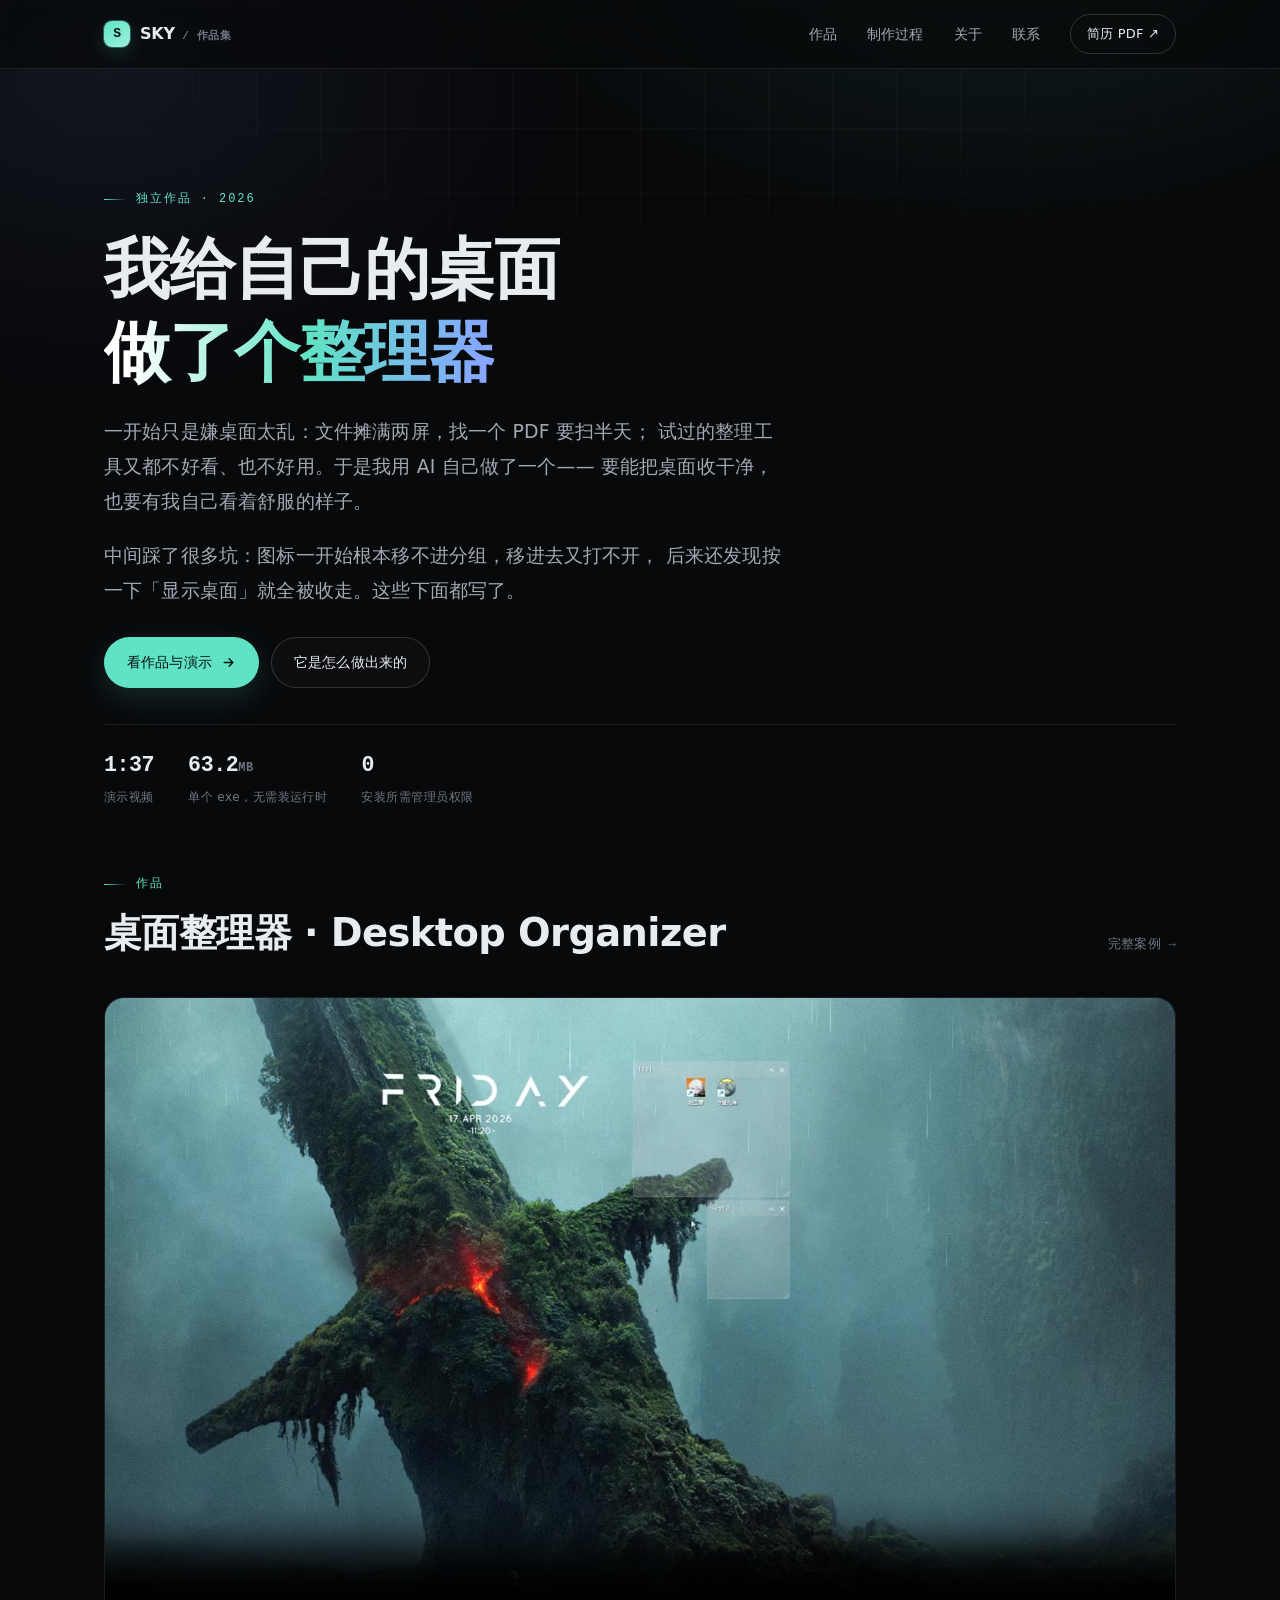
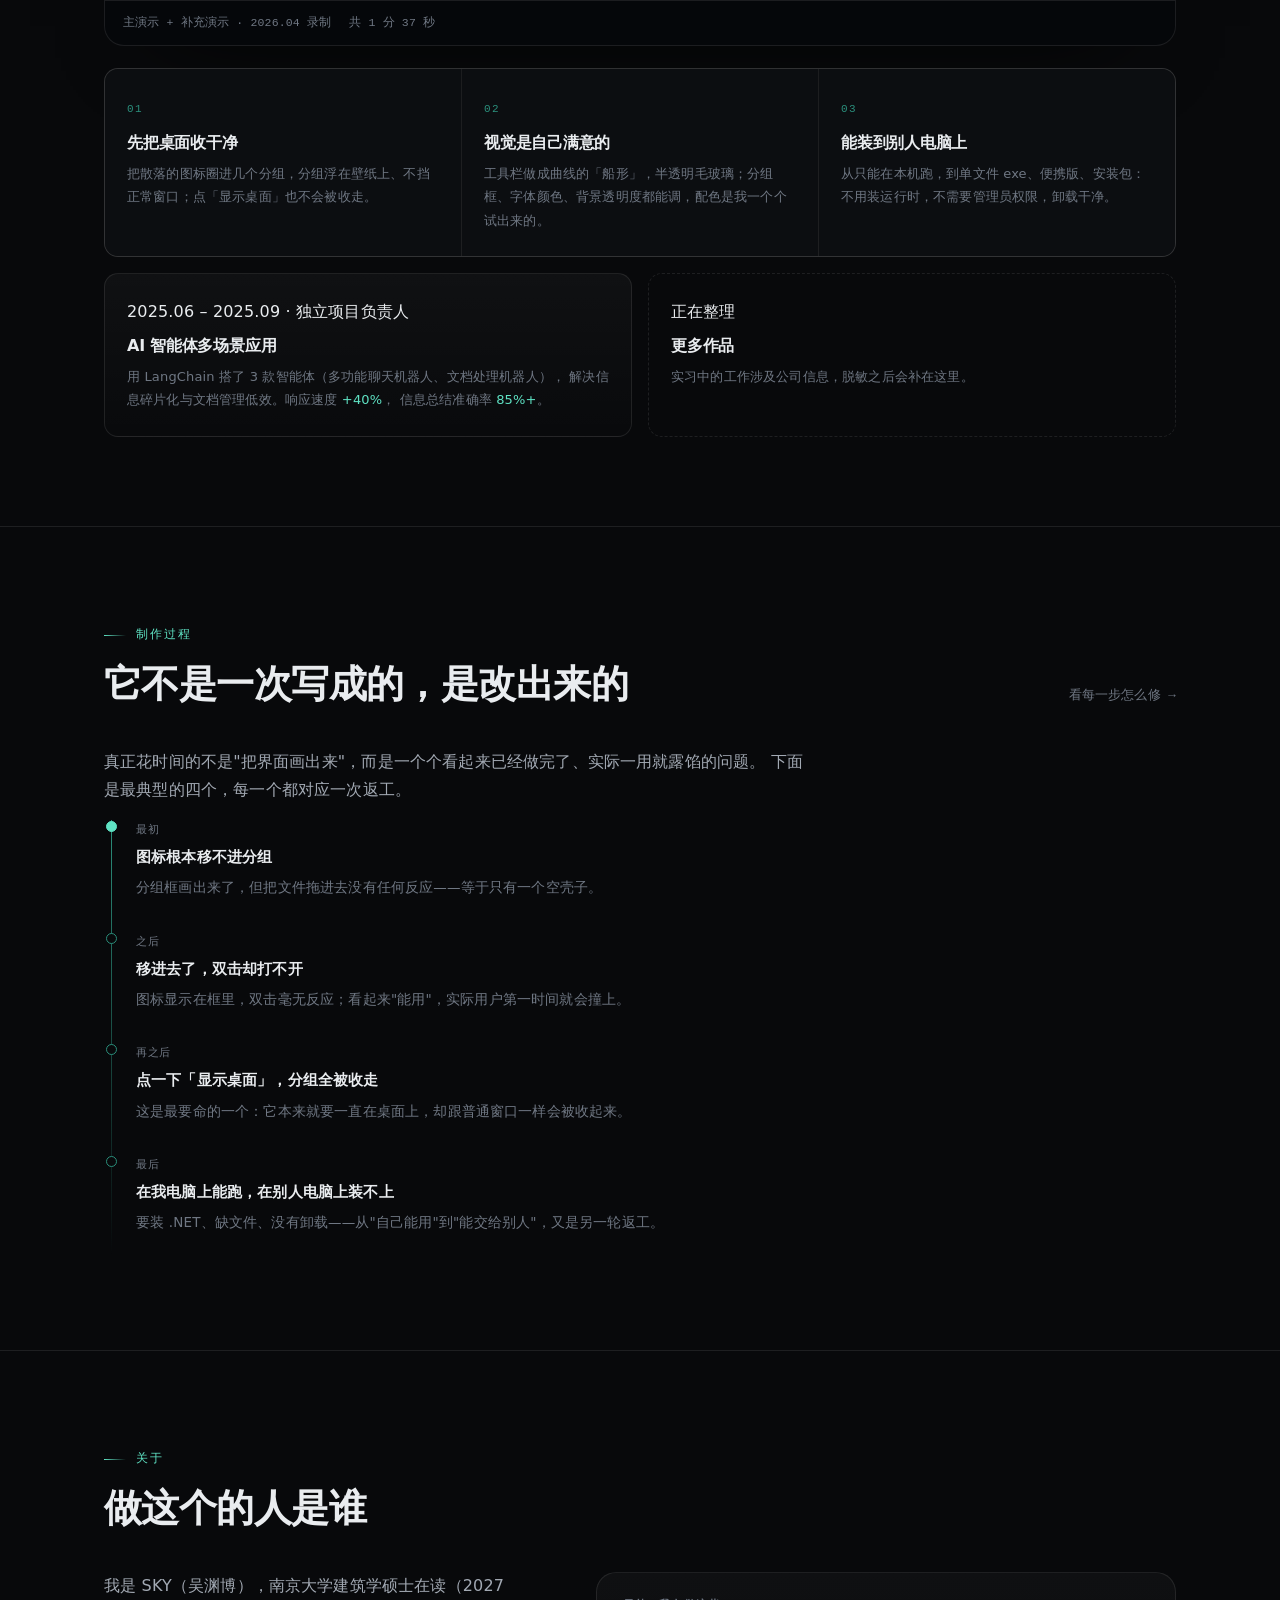
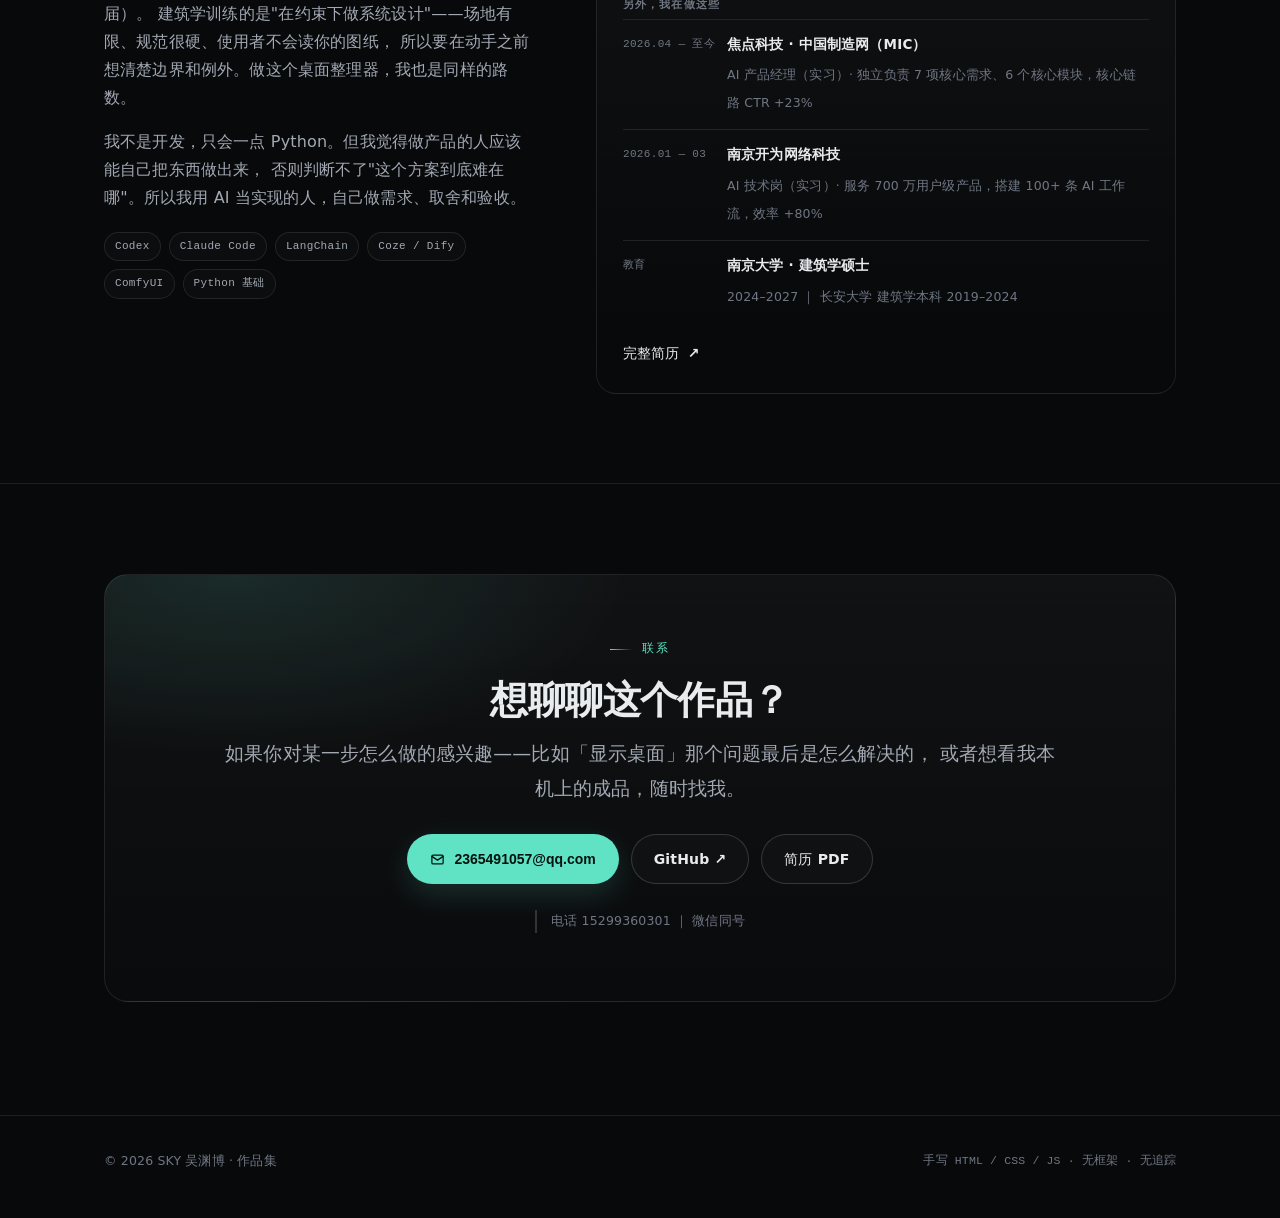
==== index.html @ 51eff130 "Add files via upload" ====
﻿<!DOCTYPE html>
<html lang="zh-CN">
<head>
<meta charset="UTF-8">
<meta name="viewport" content="width=device-width, initial-scale=1">
<title>SKY 吴渊博 · 作品集</title>
<meta name="description" content="作品集：自己动手做的桌面整理器，从图标移不进去，到可以安装给别人用。附演示视频与制作过程。">
<meta name="author" content="SKY 吴渊博">
<meta name="theme-color" content="#08090b">
<link rel="canonical" href="https://sky-code1.github.io/">

<meta property="og:type" content="website">
<meta property="og:url" content="https://sky-code1.github.io/">
<meta property="og:title" content="SKY 吴渊博 · 作品集">
<meta property="og:description" content="我给自己的桌面做了个整理器。附演示视频与从零到能安装的制作过程。">
<meta property="og:image" content="assets/img/demo-poster.jpg">
<meta name="twitter:card" content="summary_large_image">

<link rel="icon" href="assets/img/favicon.svg" type="image/svg+xml">
<link rel="stylesheet" href="assets/css/style.css">
</head>
<body>

<header class="site-header">
  <div class="wrap nav">
    <a class="brand" href="index.html">
      <span class="brand-mark">S</span>
      <span>SKY<small> / 作品集</small></span>
    </a>

    <nav class="nav-links" id="navLinks" aria-label="主导航">
      <a href="#work">作品</a>
      <a href="#process">制作过程</a>
      <a href="#about">关于</a>
      <a href="#contact">联系</a>
      <a class="nav-cta" href="assets/resume-sky.pdf" target="_blank" rel="noopener">简历 PDF ↗</a>
    </nav>

    <button class="nav-toggle" id="navToggle" aria-label="打开菜单" aria-expanded="false" aria-controls="navLinks">
      <svg width="18" height="18" viewBox="0 0 24 24" fill="none" stroke="currentColor" stroke-width="2" stroke-linecap="round" aria-hidden="true">
        <path d="M4 7h16M4 12h16M4 17h16"/>
      </svg>
    </button>
  </div>
</header>

<main>

  <!-- ================= 首屏：直接给作品 ================= -->
  <section class="hero">
    <div class="wrap hero-solo">
      <div class="reveal">
        <span class="eyebrow">独立作品 · 2026</span>

        <h1>我给自己的桌面<br><span class="grad">做了个整理器</span></h1>

        <p class="lead">
          一开始只是嫌桌面太乱：文件摊满两屏，找一个 PDF 要扫半天；
          试过的整理工具又都不好看、也不好用。于是我用 AI 自己做了一个——
          要能把桌面收干净，也要有我自己看着舒服的样子。
        </p>
        <p class="lead">
          中间踩了很多坑：图标一开始根本移不进分组，移进去又打不开，
          后来还发现按一下「显示桌面」就全被收走。这些下面都写了。
        </p>

        <div class="hero-actions">
          <a class="btn btn-primary" href="work/desktop-organizer.html">
            看作品与演示
            <svg width="15" height="15" viewBox="0 0 24 24" fill="none" stroke="currentColor" stroke-width="2.2" stroke-linecap="round" stroke-linejoin="round" aria-hidden="true"><path d="M5 12h13M13 6l6 6-6 6"/></svg>
          </a>
          <a class="btn btn-ghost" href="#process">它是怎么做出来的</a>
        </div>

        <div class="hero-stats">
          <div><b>1:37</b><span>演示视频</span></div>
          <div><b>63.2<span>MB</span></b><span>单个 exe，无需装运行时</span></div>
          <div><b>0</b><span>安装所需管理员权限</span></div>
        </div>
      </div>
    </div>
  </section>

  <!-- ================= 作品 ================= -->
  <section class="section" id="work">
    <div class="wrap">
      <div class="section-head reveal">
        <div>
          <span class="eyebrow">作品</span>
          <h2>桌面整理器 · Desktop Organizer</h2>
        </div>
        <a class="more" href="work/desktop-organizer.html">完整案例 →</a>
      </div>

      <div class="reveal">
        <div class="video-card">
          <video controls preload="metadata" poster="assets/img/demo-poster.jpg" playsinline>
            <source src="assets/video/desktop-organizer-demo.mp4" type="video/mp4">
            你的浏览器不支持内嵌视频，可以<a href="assets/video/desktop-organizer-demo.mp4">直接下载观看</a>。
          </video>
          <div class="video-meta">
            <span>主演示 + 补充演示 · 2026.04 录制</span>
            <span>共 1 分 37 秒</span>
          </div>
        </div>
      </div>

      <div class="work-points reveal">
        <div class="point">
          <span class="num">01</span>
          <h4>先把桌面收干净</h4>
          <p>把散落的图标圈进几个分组，分组浮在壁纸上、不挡正常窗口；点「显示桌面」也不会被收走。</p>
        </div>
        <div class="point">
          <span class="num">02</span>
          <h4>视觉是自己满意的</h4>
          <p>工具栏做成曲线的「船形」，半透明毛玻璃；分组框、字体颜色、背景透明度都能调，配色是我一个个试出来的。</p>
        </div>
        <div class="point">
          <span class="num">03</span>
          <h4>能装到别人电脑上</h4>
          <p>从只能在本机跑，到单文件 exe、便携版、安装包：不用装运行时，不需要管理员权限，卸载干净。</p>
        </div>
      </div>

      <div class="work-more reveal">
        <article class="mini-card">
          <span class="ph-label">2025.06 – 2025.09 · 独立项目负责人</span>
          <h4>AI 智能体多场景应用</h4>
          <p>
            用 LangChain 搭了 3 款智能体（多功能聊天机器人、文档处理机器人），
            解决信息碎片化与文档管理低效。响应速度 <span class="accent">+40%</span>，
            信息总结准确率 <span class="accent">85%+</span>。
          </p>
        </article>

        <article class="mini-card ghost">
          <span class="ph-label">正在整理</span>
          <h4>更多作品</h4>
          <p>实习中的工作涉及公司信息，脱敏之后会补在这里。</p>
        </article>
      </div>
    </div>
  </section>

  <!-- ================= 制作过程 ================= -->
  <section class="section" id="process">
    <div class="wrap">
      <div class="section-head reveal">
        <div>
          <span class="eyebrow">制作过程</span>
          <h2>它不是一次写成的，是改出来的</h2>
        </div>
        <a class="more" href="work/desktop-organizer.html#iterations">看每一步怎么修 →</a>
      </div>

      <p class="prose reveal" style="max-width:44em; margin-bottom:10px">
        真正花时间的不是"把界面画出来"，而是一个个看起来已经做完了、实际一用就露馅的问题。
        下面是最典型的四个，每一个都对应一次返工。
      </p>

      <ol class="timeline reveal" style="max-width:820px">
        <li>
          <time>最初</time>
          <b>图标根本移不进分组</b>
          <p>分组框画出来了，但把文件拖进去没有任何反应——等于只有一个空壳子。</p>
        </li>
        <li>
          <time>之后</time>
          <b>移进去了，双击却打不开</b>
          <p>图标显示在框里，双击毫无反应；看起来"能用"，实际用户第一时间就会撞上。</p>
        </li>
        <li>
          <time>再之后</time>
          <b>点一下「显示桌面」，分组全被收走</b>
          <p>这是最要命的一个：它本来就要一直在桌面上，却跟普通窗口一样会被收起来。</p>
        </li>
        <li>
          <time>最后</time>
          <b>在我电脑上能跑，在别人电脑上装不上</b>
          <p>要装 .NET、缺文件、没有卸载——从"自己能用"到"能交给别人"，又是另一轮返工。</p>
        </li>
      </ol>
    </div>
  </section>

  <!-- ================= 关于 ================= -->
  <section class="section" id="about">
    <div class="wrap">
      <div class="section-head reveal">
        <div>
          <span class="eyebrow">关于</span>
          <h2>做这个的人是谁</h2>
        </div>
      </div>

      <div class="about-grid">
        <div class="reveal">
          <p>
            我是 SKY（吴渊博），南京大学建筑学硕士在读（2027 届）。
            建筑学训练的是"在约束下做系统设计"——场地有限、规范很硬、使用者不会读你的图纸，
            所以要在动手之前想清楚边界和例外。做这个桌面整理器，我也是同样的路数。
          </p>
          <p>
            我不是开发，只会一点 Python。但我觉得做产品的人应该能自己把东西做出来，
            否则判断不了"这个方案到底难在哪"。所以我用 AI 当实现的人，自己做需求、取舍和验收。
          </p>

          <div class="tags" style="margin-top:20px">
            <span class="tag">Codex</span>
            <span class="tag">Claude Code</span>
            <span class="tag">LangChain</span>
            <span class="tag">Coze / Dify</span>
            <span class="tag">ComfyUI</span>
            <span class="tag">Python 基础</span>
          </div>
        </div>

        <div class="about-card reveal">
          <h4 class="card-title">另外，我在做这些</h4>
          <div class="brief">
            <div class="brief-when">2026.04 — 至今</div>
            <div>
              <b>焦点科技 · 中国制造网（MIC）</b>
              <span>AI 产品经理（实习）· 独立负责 7 项核心需求、6 个核心模块，核心链路 CTR +23%</span>
            </div>
          </div>
          <div class="brief">
            <div class="brief-when">2026.01 — 03</div>
            <div>
              <b>南京开为网络科技</b>
              <span>AI 技术岗（实习）· 服务 700 万用户级产品，搭建 100+ 条 AI 工作流，效率 +80%</span>
            </div>
          </div>
          <div class="brief">
            <div class="brief-when">教育</div>
            <div>
              <b>南京大学 · 建筑学硕士</b>
              <span>2024–2027 ｜ 长安大学 建筑学本科 2019–2024</span>
            </div>
          </div>
          <a class="link-arrow" href="assets/resume-sky.pdf" target="_blank" rel="noopener" style="margin-top:18px; display:inline-flex">
            完整简历 <span class="arw">↗</span>
          </a>
        </div>
      </div>
    </div>
  </section>

  <!-- ================= 联系 ================= -->
  <section class="section" id="contact">
    <div class="wrap">
      <div class="contact reveal">
        <span class="eyebrow">联系</span>
        <h2>想聊聊这个作品？</h2>
        <p class="lead">
          如果你对某一步怎么做的感兴趣——比如「显示桌面」那个问题最后是怎么解决的，
          或者想看我本机上的成品，随时找我。
        </p>

        <div class="contact-actions">
          <button class="btn btn-primary copy-email" id="copyEmail"
                  data-email="2365491057@qq.com" type="button">
            <svg width="15" height="15" viewBox="0 0 24 24" fill="none" stroke="currentColor" stroke-width="2" stroke-linecap="round" stroke-linejoin="round" aria-hidden="true"><rect x="3" y="5" width="18" height="14" rx="2"/><path d="m3 7 9 6 9-6"/></svg>
            2365491057@qq.com
            <span class="copy-note" id="copyNote" role="status">已复制</span>
          </button>
          <a class="btn btn-ghost" href="https://github.com/SKY-code1" target="_blank" rel="noopener">GitHub ↗</a>
          <a class="btn btn-ghost" href="assets/resume-sky.pdf" target="_blank" rel="noopener">简历 PDF</a>
        </div>

        <p class="note" style="display:inline-block; text-align:left; margin-top:26px">
          电话 15299360301 ｜ 微信同号
        </p>
      </div>
    </div>
  </section>

</main>

<footer class="site-footer">
  <div class="wrap footer-inner">
    <span>© 2026 SKY 吴渊博 · 作品集</span>
    <span class="mono">手写 HTML / CSS / JS · 无框架 · 无追踪</span>
  </div>
</footer>

<script src="assets/js/main.js" defer></script>
</body>
</html>
---- assets/css/style.css ----
/* ==========================================================================
   作品集站点样式
   目标：克制的深色工程感 — 细线、单色强调、等宽标签、留白优先
   ========================================================================== */

:root {
  --bg: #08090b;
  --bg-soft: #0c0e11;
  --bg-card: #101318;
  --line: rgba(255, 255, 255, 0.09);
  --line-strong: rgba(255, 255, 255, 0.16);
  --text: #e9ecef;
  --text-dim: #a2a9b3;
  --text-mute: #6f7783;
  --accent: #5fe3c4;
  --accent-dim: #2b8f7c;
  --accent-soft: rgba(95, 227, 196, 0.12);
  --blue: #86a6ff;
  --amber: #f5c26b;
  --radius: 14px;
  --radius-lg: 20px;
  --maxw: 1120px;
  --font: system-ui, -apple-system, "Segoe UI", "PingFang SC", "Hiragino Sans GB",
    "Microsoft YaHei UI", "Microsoft YaHei", sans-serif;
  --mono: ui-monospace, "SF Mono", "JetBrains Mono", "Cascadia Code", Consolas,
    "Liberation Mono", monospace;
}

*,
*::before,
*::after { box-sizing: border-box; }

html {
  scroll-behavior: smooth;
  scroll-padding-top: 90px;
  -webkit-text-size-adjust: 100%;
  /* clip 不会创建滚动容器，避免 sticky 头部失效 */
  overflow-x: hidden;
  overflow-x: clip;
}

body {
  margin: 0;
  background: var(--bg);
  color: var(--text);
  font-family: var(--font);
  font-size: 16px;
  line-height: 1.75;
  letter-spacing: 0.01em;
  -webkit-font-smoothing: antialiased;
  text-rendering: optimizeLegibility;
  overflow-x: hidden;
  overflow-x: clip;
}

/* 背景：两处极淡的光晕 + 细网格 */
body::before {
  content: "";
  position: fixed;
  inset: 0;
  z-index: -2;
  background:
    radial-gradient(900px 520px at 78% -8%, rgba(95, 227, 196, 0.10), transparent 60%),
    radial-gradient(760px 520px at 8% 8%, rgba(134, 166, 255, 0.08), transparent 62%);
  pointer-events: none;
}

body::after {
  content: "";
  position: fixed;
  inset: 0;
  z-index: -1;
  background-image:
    linear-gradient(to right, rgba(255, 255, 255, 0.028) 1px, transparent 1px),
    linear-gradient(to bottom, rgba(255, 255, 255, 0.028) 1px, transparent 1px);
  background-size: 64px 64px;
  mask-image: radial-gradient(ellipse 80% 55% at 50% 0%, #000 35%, transparent 78%);
  -webkit-mask-image: radial-gradient(ellipse 80% 55% at 50% 0%, #000 35%, transparent 78%);
  pointer-events: none;
}

img { max-width: 100%; display: block; }

a {
  color: var(--text);
  text-decoration: none;
  transition: color 0.18s ease, opacity 0.18s ease;
}

a:hover { color: var(--accent); }

::selection { background: rgba(95, 227, 196, 0.28); color: #fff; }

:focus-visible {
  outline: 2px solid var(--accent);
  outline-offset: 3px;
  border-radius: 4px;
}

/* ---------- 排版工具 ---------- */

.wrap {
  width: 100%;
  max-width: var(--maxw);
  margin: 0 auto;
  padding: 0 24px;
}

.eyebrow {
  font-family: var(--mono);
  font-size: 12px;
  letter-spacing: 0.16em;
  text-transform: uppercase;
  color: var(--accent);
  display: inline-flex;
  align-items: center;
  gap: 10px;
}

.eyebrow::before {
  content: "";
  width: 22px;
  height: 1px;
  background: linear-gradient(90deg, var(--accent), transparent);
}

h1, h2, h3, h4 {
  margin: 0;
  line-height: 1.25;
  font-weight: 650;
  letter-spacing: -0.015em;
}

h1 { font-size: clamp(2.3rem, 5.6vw, 4.15rem); }
h2 { font-size: clamp(1.65rem, 3.1vw, 2.4rem); }
h3 { font-size: 1.15rem; }

p { margin: 0 0 1em; color: var(--text-dim); }
p strong { color: var(--text); font-weight: 600; }

.lead {
  font-size: clamp(1.02rem, 1.5vw, 1.18rem);
  line-height: 1.85;
  color: var(--text-dim);
}

.mono { font-family: var(--mono); }
.dim { color: var(--text-mute); }
.accent { color: var(--accent); }

code {
  font-family: var(--mono);
  font-size: 0.86em;
  padding: 1px 5px;
  border-radius: 5px;
  background: rgba(255, 255, 255, 0.04);
  border: 1px solid rgba(255, 255, 255, 0.05);
  color: #ccd9e2;
  white-space: normal;
  overflow-wrap: anywhere;
}

.grad {
  background: linear-gradient(96deg, #ffffff 8%, var(--accent) 52%, var(--blue) 96%);
  -webkit-background-clip: text;
  background-clip: text;
  color: transparent;
}

/* ---------- 顶部导航 ---------- */

.site-header {
  position: sticky;
  top: 0;
  z-index: 100;
  backdrop-filter: blur(14px) saturate(140%);
  -webkit-backdrop-filter: blur(14px) saturate(140%);
  background: rgba(8, 9, 11, 0.72);
  border-bottom: 1px solid var(--line);
}

.nav {
  display: flex;
  align-items: center;
  justify-content: space-between;
  height: 68px;
}

.brand {
  display: inline-flex;
  align-items: center;
  gap: 10px;
  font-weight: 600;
  letter-spacing: -0.01em;
}

.brand-mark {
  width: 26px;
  height: 26px;
  border-radius: 8px;
  display: grid;
  place-items: center;
  font-family: var(--mono);
  font-size: 13px;
  color: #06110e;
  background: linear-gradient(140deg, var(--accent), #9ff0dd);
  box-shadow: 0 0 0 1px rgba(95, 227, 196, 0.35), 0 6px 20px rgba(95, 227, 196, 0.18);
}

.brand small {
  font-family: var(--mono);
  font-size: 11px;
  color: var(--text-mute);
  letter-spacing: 0.06em;
}

.nav-links {
  display: flex;
  align-items: center;
  gap: 30px;
  font-size: 14px;
  color: var(--text-dim);
}

.nav-links a { color: var(--text-dim); }
.nav-links a:hover { color: var(--text); }

.nav-cta {
  padding: 8px 16px;
  border: 1px solid var(--line-strong);
  border-radius: 999px;
  font-size: 13px;
  color: var(--text) !important;
  transition: border-color 0.18s ease, background 0.18s ease;
}

.nav-cta:hover {
  border-color: var(--accent-dim);
  background: var(--accent-soft);
  color: var(--accent) !important;
}

.nav-toggle {
  display: none;
  width: 40px;
  height: 40px;
  border: 1px solid var(--line-strong);
  border-radius: 10px;
  background: transparent;
  color: var(--text);
  cursor: pointer;
  align-items: center;
  justify-content: center;
}

/* ---------- 首屏 ---------- */

.hero {
  padding: clamp(64px, 9vw, 112px) 0 clamp(30px, 4vw, 52px);
}

.hero-grid {
  display: grid;
  grid-template-columns: minmax(0, 1.08fr) minmax(0, 0.92fr);
  gap: clamp(32px, 5vw, 64px);
  align-items: center;
}

.hero h1 { margin: 18px 0 20px; }

.hero .lead { max-width: 34em; }

.hero-actions {
  display: flex;
  flex-wrap: wrap;
  gap: 12px;
  margin-top: 30px;
}

.btn {
  display: inline-flex;
  align-items: center;
  gap: 9px;
  padding: 12px 22px;
  border-radius: 999px;
  font-size: 14px;
  font-weight: 550;
  border: 1px solid transparent;
  cursor: pointer;
  transition: transform 0.16s ease, background 0.18s ease, border-color 0.18s ease,
    box-shadow 0.2s ease;
}

.btn-primary {
  background: var(--accent);
  color: #04120f;
  box-shadow: 0 10px 30px rgba(95, 227, 196, 0.16);
}

.btn-primary:hover {
  color: #04120f;
  transform: translateY(-1px);
  box-shadow: 0 14px 36px rgba(95, 227, 196, 0.26);
}

.btn-ghost {
  border-color: var(--line-strong);
  color: var(--text);
  background: rgba(255, 255, 255, 0.02);
}

.btn-ghost:hover {
  border-color: var(--accent-dim);
  color: var(--accent);
  transform: translateY(-1px);
}

.hero-stats {
  display: flex;
  flex-wrap: wrap;
  gap: 34px;
  margin-top: 44px;
  padding-top: 26px;
  border-top: 1px solid var(--line);
}

.hero-stats div { display: flex; flex-direction: column; gap: 2px; }

.hero-stats b {
  font-family: var(--mono);
  font-size: 1.35rem;
  font-weight: 600;
  color: var(--text);
  letter-spacing: -0.02em;
}

.hero-stats span {
  font-size: 12px;
  color: var(--text-mute);
  letter-spacing: 0.04em;
}

/* 终端卡片（首屏视觉） */
.terminal {
  border: 1px solid var(--line);
  border-radius: var(--radius-lg);
  background: linear-gradient(180deg, #0e1115, #0a0c0f);
  box-shadow: 0 30px 80px -40px rgba(0, 0, 0, 0.9), 0 0 0 1px rgba(255, 255, 255, 0.02) inset;
  overflow: hidden;
  transform: perspective(1400px) rotateX(1.2deg) rotateY(-2.2deg);
  transform-origin: center;
}

.terminal-bar {
  display: flex;
  align-items: center;
  gap: 8px;
  padding: 12px 16px;
  border-bottom: 1px solid var(--line);
  background: rgba(255, 255, 255, 0.02);
}

.dot { width: 10px; height: 10px; border-radius: 50%; background: #2a2f36; }
.dot.r { background: #ff5f57; }
.dot.y { background: #febc2e; }
.dot.g { background: #28c840; }

.terminal-bar span {
  margin-left: 10px;
  font-family: var(--mono);
  font-size: 11.5px;
  color: var(--text-mute);
}

.terminal-body {
  padding: 18px 18px 22px;
  font-family: var(--mono);
  font-size: 12.5px;
  line-height: 1.95;
  color: #b9c0c9;
  overflow-x: auto;
}

.terminal-body .p { color: var(--accent); }
.terminal-body .c { color: #7f8894; }
.terminal-body .k { color: var(--blue); }
.terminal-body .s { color: var(--amber); }
.terminal-body .ok { color: #63d68a; }

/* ---------- 通用区块 ---------- */

.section { padding: clamp(56px, 7vw, 92px) 0; }
.section + .section { border-top: 1px solid var(--line); }

.section-head {
  display: flex;
  align-items: flex-end;
  justify-content: space-between;
  gap: 24px;
  margin-bottom: 40px;
}

.section-head h2 { margin-top: 14px; }

.section-head .more {
  font-family: var(--mono);
  font-size: 12.5px;
  color: var(--text-mute);
  white-space: nowrap;
}

.section-head .more:hover { color: var(--accent); }

/* ---------- 作品卡片 ---------- */

.feature {
  position: relative;
  display: grid;
  grid-template-columns: minmax(0, 1.05fr) minmax(0, 0.95fr);
  gap: clamp(24px, 4vw, 44px);
  align-items: center;
  padding: clamp(26px, 3.4vw, 44px);
  border: 1px solid var(--line);
  border-radius: calc(var(--radius-lg) + 4px);
  background:
    radial-gradient(600px 300px at 100% 0%, rgba(95, 227, 196, 0.07), transparent 70%),
    linear-gradient(180deg, rgba(255, 255, 255, 0.035), rgba(255, 255, 255, 0.008));
  overflow: hidden;
  transition: border-color 0.25s ease, transform 0.25s ease;
}

.feature:hover { border-color: var(--line-strong); }

.feature::after {
  content: "";
  position: absolute;
  inset: 0;
  pointer-events: none;
  background: linear-gradient(120deg, transparent 55%, rgba(95, 227, 196, 0.06));
  opacity: 0;
  transition: opacity 0.4s ease;
}

.feature:hover::after { opacity: 1; }

.tags { display: flex; flex-wrap: wrap; gap: 8px; margin-bottom: 18px; }

.tag {
  font-family: var(--mono);
  font-size: 11px;
  letter-spacing: 0.03em;
  color: var(--text-dim);
  padding: 4px 10px;
  border: 1px solid var(--line);
  border-radius: 999px;
  background: rgba(255, 255, 255, 0.02);
}

.tag.hot { color: var(--accent); border-color: rgba(95, 227, 196, 0.3); background: var(--accent-soft); }

.feature h3 { font-size: clamp(1.4rem, 2.4vw, 1.9rem); margin-bottom: 12px; }

.feature p { font-size: 14.5px; margin-bottom: 20px; }

.metrics-inline {
  display: flex;
  flex-wrap: wrap;
  gap: 26px;
  padding: 16px 0;
  margin-bottom: 22px;
  border-top: 1px solid var(--line);
  border-bottom: 1px solid var(--line);
}

.metrics-inline div { display: flex; flex-direction: column; }

.metrics-inline b {
  font-family: var(--mono);
  font-size: 1.05rem;
  color: var(--accent);
  font-weight: 600;
}

.metrics-inline span { font-size: 11.5px; color: var(--text-mute); }

.link-arrow {
  display: inline-flex;
  align-items: center;
  gap: 8px;
  font-size: 14px;
  font-weight: 550;
  color: var(--text);
}

.link-arrow .arw { transition: transform 0.2s ease; }
.link-arrow:hover .arw { transform: translateX(4px); }

/* 应用界面示意（纯 CSS） */
.app-mock {
  position: relative;
  border-radius: 16px;
  padding: 22px 22px 38px;
  background:
    radial-gradient(420px 220px at 20% 0%, rgba(134, 166, 255, 0.14), transparent 65%),
    linear-gradient(160deg, #101a1c 0%, #0b1013 55%, #0a0c0f 100%);
  border: 1px solid var(--line);
  overflow: hidden;
  min-height: 260px;
}

.app-mock .glow {
  position: absolute;
  inset: auto -20% -40% -20%;
  height: 180px;
  background: radial-gradient(closest-side, rgba(95, 227, 196, 0.16), transparent);
  filter: blur(6px);
}

.toolbar-mock {
  position: relative;
  display: inline-flex;
  align-items: center;
  gap: 4px;
  padding: 7px 12px;
  border-radius: 14px;
  background: rgba(255, 255, 255, 0.86);
  box-shadow: 0 18px 40px -18px rgba(0, 0, 0, 0.8), 0 0 0 1px rgba(255, 255, 255, 0.25);
  font-size: 11px;
  color: #1a1a1a;
  white-space: nowrap;
  transform: scale(0.94);
  transform-origin: left center;
}

.toolbar-mock .logo { font-weight: 700; margin-right: 6px; }
.toolbar-mock .sep { width: 1px; height: 14px; background: rgba(0, 0, 0, 0.16); margin: 0 6px; }
.toolbar-mock .tb { padding: 3px 7px; border-radius: 6px; background: rgba(0, 0, 0, 0.05); }

.group-mock {
  position: relative;
  margin-top: 26px;
  display: grid;
  grid-template-columns: repeat(2, minmax(0, 1fr));
  gap: 12px;
  max-width: 300px;
}

.group-mock .gb {
  border: 1px solid rgba(255, 255, 255, 0.14);
  background: rgba(255, 255, 255, 0.07);
  border-radius: 12px;
  padding: 8px 10px;
  backdrop-filter: blur(6px);
}

.group-mock .gb .title {
  font-size: 10px;
  color: rgba(255, 255, 255, 0.75);
  margin-bottom: 7px;
  display: flex;
  justify-content: space-between;
}

.group-mock .gb .icons { display: flex; gap: 6px; }

.group-mock .ico {
  width: 22px;
  height: 22px;
  border-radius: 6px;
  background: linear-gradient(150deg, rgba(255, 255, 255, 0.22), rgba(255, 255, 255, 0.06));
  border: 1px solid rgba(255, 255, 255, 0.12);
}

.app-mock .caption {
  position: absolute;
  right: 14px;
  bottom: 12px;
  font-family: var(--mono);
  font-size: 10px;
  color: var(--text-mute);
  letter-spacing: 0.08em;
}

/* 占位卡片 */
.placeholder-grid {
  display: grid;
  grid-template-columns: repeat(3, minmax(0, 1fr));
  gap: 16px;
  margin-top: 16px;
}

.placeholder-card {
  border: 1px dashed rgba(255, 255, 255, 0.14);
  border-radius: var(--radius);
  padding: 22px;
  background: rgba(255, 255, 255, 0.012);
  min-height: 150px;
  display: flex;
  flex-direction: column;
  justify-content: space-between;
  transition: border-color 0.2s ease, background 0.2s ease;
}

.placeholder-card:hover {
  border-color: rgba(95, 227, 196, 0.35);
  background: rgba(95, 227, 196, 0.03);
}

.placeholder-card .ph-label {
  font-family: var(--mono);
  font-size: 11px;
  color: var(--text-mute);
  letter-spacing: 0.1em;
}

.placeholder-card h4 { font-size: 0.98rem; color: var(--text-dim); margin-bottom: 6px; }

.placeholder-card p { font-size: 12.5px; margin: 0; color: var(--text-mute); line-height: 1.7; }

/* ---------- 能力矩阵 ---------- */

.cap-grid {
  display: grid;
  grid-template-columns: repeat(4, minmax(0, 1fr));
  gap: 1px;
  background: var(--line);
  border: 1px solid var(--line);
  border-radius: var(--radius);
  overflow: hidden;
}

.cap {
  background: var(--bg-soft);
  padding: 26px 22px;
  transition: background 0.2s ease;
}

.cap:hover { background: #11151a; }

.cap .num {
  font-family: var(--mono);
  font-size: 11px;
  color: var(--accent-dim);
  letter-spacing: 0.12em;
}

.cap h4 { margin: 12px 0 10px; font-size: 1rem; }

.cap p { font-size: 13px; margin: 0; color: var(--text-mute); line-height: 1.75; }

/* ---------- 关于 ---------- */

.about-grid {
  display: grid;
  grid-template-columns: minmax(0, 0.85fr) minmax(0, 1.15fr);
  gap: clamp(28px, 5vw, 64px);
  align-items: start;
}

.about-card {
  border: 1px solid var(--line);
  border-radius: var(--radius-lg);
  padding: 26px;
  background: linear-gradient(180deg, rgba(255, 255, 255, 0.03), transparent);
}

.about-card dl { margin: 0; display: grid; grid-template-columns: auto 1fr; gap: 12px 18px; }

.about-card dt {
  font-family: var(--mono);
  font-size: 11.5px;
  color: var(--text-mute);
  letter-spacing: 0.05em;
  padding-top: 3px;
}

.about-card dd { margin: 0; font-size: 13.5px; color: var(--text-dim); }

.about-list {
  margin: 22px 0 0;
  padding: 0;
  list-style: none;
  display: grid;
  gap: 12px;
}

.about-list li {
  position: relative;
  padding-left: 22px;
  font-size: 13.8px;
  color: var(--text-dim);
}

.about-list li::before {
  content: "";
  position: absolute;
  left: 4px;
  top: 11px;
  width: 6px;
  height: 6px;
  border-radius: 2px;
  background: var(--accent-dim);
  transform: rotate(45deg);
}

/* ---------- 联系 ---------- */

.contact {
  border: 1px solid var(--line);
  border-radius: calc(var(--radius-lg) + 4px);
  padding: clamp(30px, 4.5vw, 56px);
  background:
    radial-gradient(560px 260px at 12% 0%, rgba(95, 227, 196, 0.12), transparent 70%),
    linear-gradient(180deg, rgba(255, 255, 255, 0.04), rgba(255, 255, 255, 0.01));
  text-align: center;
}

.contact h2 { margin: 16px 0 12px; }

.contact .lead { max-width: 44em; margin: 0 auto 28px; }

.contact-actions { display: flex; flex-wrap: wrap; gap: 12px; justify-content: center; }

.copy-email {
  position: relative;
}

.copy-note {
  position: absolute;
  left: 50%;
  top: -34px;
  transform: translateX(-50%);
  font-size: 11.5px;
  font-family: var(--mono);
  color: var(--accent);
  background: rgba(6, 17, 14, 0.9);
  border: 1px solid rgba(95, 227, 196, 0.3);
  padding: 3px 10px;
  border-radius: 999px;
  opacity: 0;
  transition: opacity 0.2s ease;
  pointer-events: none;
  white-space: nowrap;
}

.copy-note.show { opacity: 1; }

/* ---------- 页脚 ---------- */

.site-footer {
  border-top: 1px solid var(--line);
  padding: 34px 0 46px;
  margin-top: 24px;
}

.footer-inner {
  display: flex;
  align-items: center;
  justify-content: space-between;
  gap: 18px;
  flex-wrap: wrap;
  font-size: 12.5px;
  color: var(--text-mute);
}

.footer-inner .mono { font-size: 11.5px; }

/* ==========================================================================
   案例页
   ========================================================================== */

.case-hero { padding: clamp(44px, 6vw, 76px) 0 0; }

.back-link {
  display: inline-flex;
  align-items: center;
  gap: 8px;
  font-family: var(--mono);
  font-size: 12px;
  color: var(--text-mute);
  margin-bottom: 26px;
}

.back-link:hover { color: var(--accent); }

.case-hero h1 {
  font-size: clamp(2rem, 4.6vw, 3.4rem);
  margin: 16px 0 18px;
  max-width: 20em;
}

.case-hero .lead { max-width: 46em; }

.case-meta {
  display: grid;
  grid-template-columns: repeat(4, minmax(0, 1fr));
  gap: 20px;
  margin: 40px 0 0;
  padding: 24px 0 0;
  border-top: 1px solid var(--line);
}

.case-meta dt {
  font-family: var(--mono);
  font-size: 11px;
  letter-spacing: 0.1em;
  text-transform: uppercase;
  color: var(--text-mute);
  margin-bottom: 6px;
}

.case-meta dd { margin: 0; font-size: 13.5px; color: var(--text); }

.case-cover {
  margin-top: 44px;
  border: 1px solid var(--line);
  border-radius: var(--radius-lg);
  overflow: hidden;
  background: linear-gradient(160deg, #0f1418, #090b0e);
  padding: clamp(20px, 3vw, 36px);
}

.case-cover .mock-stage {
  display: grid;
  grid-template-columns: 1fr;
  gap: 18px;
}

/* 案例页封面：把界面示意居中并放大 */
.cover-stage {
  position: relative;
  display: flex;
  flex-direction: column;
  align-items: center;
  gap: clamp(28px, 4vw, 52px);
  padding: clamp(22px, 4vw, 52px) clamp(10px, 3vw, 40px) clamp(40px, 5vw, 62px);
  border-radius: 14px;
  background:
    radial-gradient(520px 260px at 50% 0%, rgba(95, 227, 196, 0.10), transparent 70%),
    linear-gradient(170deg, #0e1518 0%, #0a0d10 60%, #090b0e 100%);
  border: 1px solid rgba(255, 255, 255, 0.06);
  overflow: hidden;
}

.cover-stage .toolbar-mock {
  transform: scale(1.05);
  box-shadow: 0 26px 50px -26px rgba(0, 0, 0, 0.9), 0 0 0 1px rgba(255, 255, 255, 0.3);
}

.cover-groups {
  display: grid;
  grid-template-columns: repeat(3, minmax(0, 1fr));
  gap: 16px;
  width: 100%;
  max-width: 620px;
}

.cover-groups .gb {
  border: 1px solid rgba(255, 255, 255, 0.14);
  background: rgba(255, 255, 255, 0.06);
  border-radius: 12px;
  padding: 10px 12px;
  backdrop-filter: blur(6px);
}

.cover-groups .gb .title {
  font-size: 11px;
  color: rgba(255, 255, 255, 0.75);
  margin-bottom: 9px;
  display: flex;
  justify-content: space-between;
}

.cover-groups .gb .icons { display: flex; flex-wrap: wrap; gap: 6px; }

.cover-groups .ico {
  width: 26px;
  height: 26px;
  border-radius: 7px;
  background: linear-gradient(150deg, rgba(255, 255, 255, 0.24), rgba(255, 255, 255, 0.06));
  border: 1px solid rgba(255, 255, 255, 0.12);
}

.cover-stage .caption {
  position: absolute;
  right: 16px;
  bottom: 12px;
  font-family: var(--mono);
  font-size: 10px;
  letter-spacing: 0.08em;
  color: var(--text-mute);
}

.prose { max-width: 46em; }
.prose h2 { margin: 0 0 18px; }
.prose h3 { margin: 34px 0 12px; font-size: 1.08rem; }
.prose p { font-size: 15px; line-height: 1.9; }
.prose ul { margin: 0 0 18px; padding-left: 20px; color: var(--text-dim); }
.prose li { margin-bottom: 8px; font-size: 14.5px; }

.two-col {
  display: grid;
  grid-template-columns: minmax(0, 1fr) minmax(0, 1fr);
  gap: clamp(24px, 4vw, 48px);
  align-items: start;
}

/* 数字块 */
.stat-grid {
  display: grid;
  grid-template-columns: repeat(4, minmax(0, 1fr));
  gap: 1px;
  background: var(--line);
  border: 1px solid var(--line);
  border-radius: var(--radius);
  overflow: hidden;
}

.stat {
  background: var(--bg-soft);
  padding: 22px;
}

.stat b {
  display: block;
  font-family: var(--mono);
  font-size: clamp(1.3rem, 2.2vw, 1.7rem);
  color: var(--text);
  letter-spacing: -0.02em;
  margin-bottom: 4px;
}

.stat b .u { font-size: 0.62em; color: var(--text-mute); margin-left: 2px; }
.stat span { font-size: 12px; color: var(--text-mute); }

/* 架构图 */
.diagram {
  border: 1px solid var(--line);
  border-radius: var(--radius);
  background: linear-gradient(180deg, #0d1013, #0a0c0e);
  padding: 22px;
  overflow-x: auto;
}

.diagram figcaption {
  margin-top: 14px;
  font-size: 12px;
  color: var(--text-mute);
  text-align: center;
}

.diagram svg { display: block; margin: 0 auto; max-width: 100%; height: auto; }

.diagram-wide {
  max-width: 820px;
  margin: 34px 0 0;
}

/* 难点条目 */
.pitfall {
  border-top: 1px solid var(--line);
  padding: 30px 0;
  display: grid;
  grid-template-columns: 64px minmax(0, 0.9fr) minmax(0, 1.1fr);
  gap: clamp(16px, 3vw, 36px);
}

.pitfall:last-child { border-bottom: 1px solid var(--line); }

.pitfall .idx {
  font-family: var(--mono);
  font-size: 12px;
  color: var(--accent-dim);
  letter-spacing: 0.1em;
  padding-top: 4px;
}

.pitfall h3 { margin: 0 0 10px; font-size: 1.06rem; }

.pitfall .problem { font-size: 13.8px; color: var(--text-dim); margin: 0; line-height: 1.85; }

.code-block {
  border: 1px solid var(--line);
  border-radius: 12px;
  background: #0a0c0f;
  overflow: hidden;
  margin: 0;
}

.code-block header {
  display: flex;
  align-items: center;
  justify-content: space-between;
  padding: 8px 12px;
  border-bottom: 1px solid var(--line);
  font-family: var(--mono);
  font-size: 11px;
  color: var(--text-mute);
}

.code-block pre {
  margin: 0;
  padding: 14px;
  overflow-x: auto;
  font-family: var(--mono);
  font-size: 11.5px;
  line-height: 1.8;
  color: #c3cad3;
  tab-size: 4;
}

.code-block .kw { color: #86a6ff; }
.code-block .ty { color: #5fe3c4; }
.code-block .cm { color: #5d6672; }
.code-block .st { color: #f5c26b; }
.code-block .fn { color: #e8eaf0; }

/* 对比表 */
.compare {
  width: 100%;
  border-collapse: collapse;
  font-size: 13.5px;
  margin: 8px 0 0;
}

.compare th,
.compare td {
  text-align: left;
  padding: 13px 14px;
  border-bottom: 1px solid var(--line);
  vertical-align: top;
}

.compare th {
  font-family: var(--mono);
  font-size: 11px;
  letter-spacing: 0.08em;
  text-transform: uppercase;
  color: var(--text-mute);
  font-weight: 500;
}

.compare td { color: var(--text-dim); }
.compare td:first-child { color: var(--text); }
.compare tr td:nth-child(2) { color: var(--text-mute); }
.compare tr td:nth-child(3) { color: var(--accent); }

/* 时间线 */
.timeline { list-style: none; margin: 0; padding: 0; position: relative; }

.timeline::before {
  content: "";
  position: absolute;
  left: 7px;
  top: 6px;
  bottom: 6px;
  width: 1px;
  background: linear-gradient(180deg, var(--accent-dim), transparent);
}

.timeline li { position: relative; padding: 0 0 26px 32px; }

.timeline li::before {
  content: "";
  position: absolute;
  left: 2px;
  top: 7px;
  width: 11px;
  height: 11px;
  border-radius: 50%;
  background: var(--bg);
  border: 1px solid var(--accent-dim);
}

.timeline li:first-child::before { background: var(--accent); border-color: var(--accent); }

.timeline time {
  font-family: var(--mono);
  font-size: 11px;
  color: var(--text-mute);
  letter-spacing: 0.06em;
}

.timeline b { display: block; margin: 3px 0 5px; font-size: 14.5px; font-weight: 600; }

.timeline p { font-size: 13.5px; margin: 0; color: var(--text-mute); line-height: 1.8; }

/* 案例页底部导航 */
.case-nav {
  display: flex;
  justify-content: space-between;
  align-items: center;
  gap: 20px;
  padding: 34px 0;
  border-top: 1px solid var(--line);
  margin-top: 20px;
  font-size: 14px;
}

/* ---------- 动效 ---------- */

.reveal {
  opacity: 0;
  transform: translateY(18px);
  transition: opacity 0.7s cubic-bezier(0.22, 0.61, 0.36, 1),
    transform 0.7s cubic-bezier(0.22, 0.61, 0.36, 1);
  will-change: opacity, transform;
}

.reveal.in { opacity: 1; transform: none; }

/* ---------- 响应式 ---------- */

@media (max-width: 980px) {
  .hero-grid,
  .feature,
  .about-grid,
  .two-col { grid-template-columns: minmax(0, 1fr); }

  .feature .app-mock { order: -1; }

  .cap-grid { grid-template-columns: repeat(2, minmax(0, 1fr)); }

  .stat-grid { grid-template-columns: repeat(2, minmax(0, 1fr)); }

  .case-meta { grid-template-columns: repeat(2, minmax(0, 1fr)); }

  .pitfall { grid-template-columns: 48px 1fr; }
  .pitfall .code-block { grid-column: 1 / -1; }

  .placeholder-grid { grid-template-columns: minmax(0, 1fr); }

  .terminal { max-width: 100%; }
  .terminal-body { min-width: 0; }
}

@media (max-width: 760px) {
  .nav-links {
    position: absolute;
    top: 68px;
    left: 0;
    right: 0;
    flex-direction: column;
    align-items: flex-start;
    gap: 4px;
    padding: 14px 24px 20px;
    background: rgba(8, 9, 11, 0.97);
    border-bottom: 1px solid var(--line);
    backdrop-filter: blur(14px);
    display: none;
  }

  .nav-links.open { display: flex; }

  .nav-links a { padding: 9px 0; width: 100%; }

  .nav-links .nav-cta { margin-top: 6px; text-align: center; }

  .nav-toggle { display: inline-flex; }

  .terminal { transform: none; }

  .hero-stats { gap: 22px; }

  .section-head { flex-direction: column; align-items: flex-start; gap: 10px; }

  .cap-grid { grid-template-columns: 1fr; }

  .contact { text-align: left; }

  .contact-actions { justify-content: flex-start; }

  .footer-inner { flex-direction: column; align-items: flex-start; gap: 8px; }

  .case-meta { grid-template-columns: 1fr 1fr; }

  .pitfall { grid-template-columns: 1fr; }
  .pitfall .idx { padding-bottom: 0; }

  .wrap { padding: 0 18px; }

  /* 手机上四个数字两列排，避免挤压 */
  .hero-stats {
    display: grid;
    grid-template-columns: 1fr 1fr;
    gap: 18px 20px;
  }

  .metrics-inline { gap: 16px 20px; }

  .stat-grid,
  .case-meta { grid-template-columns: 1fr 1fr; }

  /* 界面示意图在窄屏缩小，避免横向裁切 */
  .cover-groups { grid-template-columns: minmax(0, 1fr); }
  .cover-stage .toolbar-mock { transform: scale(0.78); transform-origin: center; }
  .app-mock .toolbar-mock { transform: scale(0.7); transform-origin: left center; }
  .app-mock { min-height: 220px; }

  .case-nav { flex-direction: column; align-items: flex-start; gap: 12px; }

  /* 架构图在窄屏保持可读宽度，允许横向滑动 */
  .diagram { -webkit-overflow-scrolling: touch; }
  .diagram svg { width: 620px; max-width: none; }
  .diagram figcaption { width: 620px; }

  /* 窄屏让标题自然折行，不用桌面端的强制换行 */
  .br-wide { display: none; }
}

@media (prefers-reduced-motion: reduce) {
  html { scroll-behavior: auto; }
  .reveal { opacity: 1; transform: none; transition: none; }
  .terminal { transform: none; }
  * { animation-duration: 0.01ms !important; transition-duration: 0.01ms !important; }
}

@media print {
  body { background: #fff; color: #000; }
  body::before, body::after, .site-header, .site-footer, .contact { display: none; }
  .reveal { opacity: 1; transform: none; }
}

/* ==========================================================================
   AI 产品经理版块：文档卡 / 演示视频 / 决策卡 / 经历 / 取舍表
   ========================================================================== */

/* 首屏的「需求卡」，用产品文档的形式代替终端 */
.doc-card {
  border: 1px solid var(--line);
  border-radius: var(--radius-lg);
  background: linear-gradient(180deg, #0f1317, #0a0c0f);
  box-shadow: 0 30px 80px -46px rgba(0, 0, 0, 0.9);
  overflow: hidden;
  transform: perspective(1400px) rotateX(1deg) rotateY(-1.8deg);
}

.doc-head {
  display: flex;
  align-items: center;
  gap: 9px;
  padding: 12px 16px;
  border-bottom: 1px solid var(--line);
  background: rgba(255, 255, 255, 0.02);
  font-family: var(--mono);
  font-size: 11.5px;
  color: var(--text-mute);
  letter-spacing: 0.04em;
}

.doc-head .dots { display: flex; gap: 6px; margin-right: 4px; }
.doc-head .dots i { width: 9px; height: 9px; border-radius: 50%; background: #2a2f36; display: block; }

.doc-body { padding: 6px 18px 16px; }

.doc-row {
  display: grid;
  grid-template-columns: 62px minmax(0, 1fr);
  gap: 14px;
  padding: 11px 0;
  border-bottom: 1px solid rgba(255, 255, 255, 0.055);
}

.doc-row:last-child { border-bottom: 0; }

.doc-k {
  font-family: var(--mono);
  font-size: 11px;
  color: var(--accent-dim);
  letter-spacing: 0.08em;
  padding-top: 3px;
}

.doc-v { font-size: 13.2px; line-height: 1.75; color: var(--text-dim); }
.doc-v strong { color: var(--text); font-weight: 600; }

.doc-v ol { margin: 4px 0 0; padding-left: 18px; }
.doc-v li { margin-bottom: 3px; }

.doc-status {
  display: inline-flex;
  align-items: center;
  gap: 7px;
  font-family: var(--mono);
  font-size: 11px;
  color: var(--accent);
  border: 1px solid rgba(95, 227, 196, 0.3);
  background: var(--accent-soft);
  border-radius: 999px;
  padding: 3px 10px;
}

.doc-status::before {
  content: "";
  width: 6px;
  height: 6px;
  border-radius: 50%;
  background: var(--accent);
}

/* 演示视频 */
.video-card {
  border: 1px solid var(--line);
  border-radius: var(--radius-lg);
  overflow: hidden;
  background: #05070a;
  box-shadow: 0 40px 90px -60px rgba(0, 0, 0, 1);
}

.video-card video {
  display: block;
  width: 100%;
  aspect-ratio: 16 / 9;
  object-fit: cover;
  background: #05070a;
}

.video-meta {
  display: flex;
  flex-wrap: wrap;
  gap: 8px 18px;
  align-items: center;
  padding: 12px 18px;
  border-top: 1px solid var(--line);
  font-family: var(--mono);
  font-size: 11.5px;
  color: var(--text-mute);
}

/* 决策卡 */
.decision-grid {
  display: grid;
  grid-template-columns: repeat(3, minmax(0, 1fr));
  gap: 16px;
}

.decision {
  border: 1px solid var(--line);
  border-radius: var(--radius);
  padding: 22px;
  background: var(--bg-soft);
  transition: border-color 0.2s ease, transform 0.2s ease;
}

.decision:hover { border-color: var(--line-strong); transform: translateY(-2px); }

.decision .q {
  font-family: var(--mono);
  font-size: 10.5px;
  letter-spacing: 0.12em;
  color: var(--text-mute);
  margin-bottom: 10px;
}

.decision h4 { font-size: 0.98rem; margin-bottom: 10px; line-height: 1.5; }

.decision .choice {
  font-size: 13px;
  color: var(--accent);
  font-weight: 600;
  padding: 8px 0;
  border-top: 1px solid var(--line);
  border-bottom: 1px solid var(--line);
  margin-bottom: 10px;
}

.decision p { font-size: 12.8px; line-height: 1.75; color: var(--text-mute); margin: 0; }

/* 经历 */
.exp {
  display: grid;
  grid-template-columns: 132px minmax(0, 1fr);
  gap: 24px;
  padding: 28px 0;
  border-top: 1px solid var(--line);
}

.exp:last-child { border-bottom: 1px solid var(--line); }

.exp-when {
  font-family: var(--mono);
  font-size: 11.5px;
  color: var(--text-mute);
  letter-spacing: 0.04em;
  padding-top: 4px;
}

.exp-when .now { color: var(--accent); }

.exp h3 { font-size: 1.05rem; margin-bottom: 6px; }

.exp .role {
  font-family: var(--mono);
  font-size: 11.5px;
  color: var(--accent-dim);
  letter-spacing: 0.04em;
}

.exp ul { margin: 14px 0 0; padding-left: 18px; }
.exp li { font-size: 13.6px; line-height: 1.85; color: var(--text-dim); margin-bottom: 6px; }
.exp li strong { color: var(--text); font-weight: 600; }

.exp .nums {
  display: flex;
  flex-wrap: wrap;
  gap: 10px 26px;
  margin-top: 16px;
  padding-top: 14px;
  border-top: 1px dashed var(--line);
}

.exp .nums div { display: flex; align-items: baseline; gap: 6px; }
.exp .nums b { font-family: var(--mono); font-size: 1.02rem; color: var(--accent); }
.exp .nums span { font-size: 11.5px; color: var(--text-mute); }

/* 取舍表 */
.kv { margin-top: 6px; }

.kv-row {
  display: grid;
  grid-template-columns: 96px minmax(0, 1fr);
  gap: 16px;
  padding: 12px 0;
  border-bottom: 1px solid var(--line);
}

.kv-row .k {
  font-family: var(--mono);
  font-size: 11px;
  letter-spacing: 0.06em;
  color: var(--text-mute);
  padding-top: 3px;
}

.kv-row .v { font-size: 13.5px; color: var(--text-dim); line-height: 1.8; }
.kv-row .v b { color: var(--text); font-weight: 600; }

/* 小标注 */
.note {
  font-size: 12.5px;
  color: var(--text-mute);
  line-height: 1.8;
  border-left: 2px solid var(--line-strong);
  padding-left: 14px;
  margin-top: 18px;
}

@media (max-width: 980px) {
  .decision-grid { grid-template-columns: minmax(0, 1fr); }
  .exp { grid-template-columns: minmax(0, 1fr); gap: 10px; }
  .doc-card { transform: none; }
}

@media (max-width: 760px) {
  .doc-row { grid-template-columns: minmax(0, 1fr); gap: 4px; }
  .kv-row { grid-template-columns: minmax(0, 1fr); gap: 4px; }
  .video-meta { font-size: 11px; }
}

/* 已填充的作品卡：实线边框，与占位卡区分 */
.placeholder-card.filled {
  border-style: solid;
  border-color: var(--line);
  background: linear-gradient(180deg, rgba(255, 255, 255, 0.035), rgba(255, 255, 255, 0.008));
}

.placeholder-card.filled:hover { border-color: var(--line-strong); background: #11151a; }
.placeholder-card.filled h4 { color: var(--text); }
.placeholder-card.filled p { color: var(--text-mute); font-size: 13px; }

/* ==========================================================================
   作品集版式：首屏产品图 / 要点 / 作品卡 / 迭代阶段
   ========================================================================== */

.hero-shot {
  position: relative;
  display: block;
  border-radius: 18px;
  overflow: hidden;
  border: 1px solid var(--line);
  box-shadow: 0 40px 90px -56px rgba(0, 0, 0, 1);
  background: #06080a;
}

.hero-shot img {
  display: block;
  width: 100%;
  height: auto;
  aspect-ratio: 16 / 9;
  object-fit: cover;
  transition: transform 0.6s cubic-bezier(0.22, 0.61, 0.36, 1);
}

.hero-shot:hover img { transform: scale(1.025); }

.play-badge {
  position: absolute;
  left: 50%;
  top: 50%;
  transform: translate(-50%, -50%);
  display: inline-flex;
  align-items: center;
  gap: 8px;
  padding: 11px 20px;
  border-radius: 999px;
  background: rgba(8, 9, 11, 0.68);
  border: 1px solid rgba(255, 255, 255, 0.24);
  backdrop-filter: blur(8px);
  -webkit-backdrop-filter: blur(8px);
  color: #fff;
  font-size: 13.5px;
  font-weight: 550;
  transition: background 0.2s ease, border-color 0.2s ease;
}

.hero-shot:hover .play-badge {
  background: rgba(95, 227, 196, 0.92);
  border-color: transparent;
  color: #04120f;
}

.shot-cap {
  position: absolute;
  left: 14px;
  bottom: 12px;
  font-family: var(--mono);
  font-size: 10.5px;
  color: rgba(255, 255, 255, 0.7);
  letter-spacing: 0.04em;
  text-shadow: 0 1px 6px rgba(0, 0, 0, 0.8);
}

/* 三条要点 */
.work-points {
  display: grid;
  grid-template-columns: repeat(3, minmax(0, 1fr));
  gap: 1px;
  background: var(--line);
  border: 1px solid var(--line);
  border-radius: var(--radius);
  overflow: hidden;
  margin-top: 22px;
}

.point { background: var(--bg-soft); padding: 24px 22px; }

.point .num {
  font-family: var(--mono);
  font-size: 11px;
  color: var(--accent-dim);
  letter-spacing: 0.12em;
}

.point h4 { margin: 12px 0 9px; font-size: 1rem; }
.point p { font-size: 13px; color: var(--text-mute); margin: 0; line-height: 1.8; }

/* 其他作品 */
.work-more {
  display: grid;
  grid-template-columns: repeat(2, minmax(0, 1fr));
  gap: 16px;
  margin-top: 16px;
}

.mini-card {
  border: 1px solid var(--line);
  border-radius: var(--radius);
  padding: 24px 22px;
  background: linear-gradient(180deg, rgba(255, 255, 255, 0.035), rgba(255, 255, 255, 0.008));
}

.mini-card.ghost { border-style: dashed; background: transparent; }
.mini-card h4 { margin: 10px 0 9px; font-size: 1rem; color: var(--text); }
.mini-card p { font-size: 13px; color: var(--text-mute); margin: 0; line-height: 1.8; }

/* 关于里的简要信息 */
.card-title {
  font-family: var(--mono);
  font-size: 11px;
  letter-spacing: 0.1em;
  text-transform: uppercase;
  color: var(--text-mute);
  margin-bottom: 6px;
}

.brief {
  display: grid;
  grid-template-columns: 92px minmax(0, 1fr);
  gap: 12px;
  padding: 13px 0;
  border-top: 1px solid var(--line);
}

.brief-when {
  font-family: var(--mono);
  font-size: 11px;
  color: var(--text-mute);
  padding-top: 2px;
  letter-spacing: 0.03em;
}

.brief b { display: block; font-size: 13.5px; color: var(--text); margin-bottom: 4px; font-weight: 600; }
.brief span { font-size: 12.5px; color: var(--text-mute); line-height: 1.7; }

/* 迭代阶段 */
.iter {
  display: grid;
  grid-template-columns: 58px minmax(0, 1fr);
  gap: 20px;
  padding: 28px 0;
  border-top: 1px solid var(--line);
}

.iter:last-child { border-bottom: 1px solid var(--line); }

.iter .stage {
  font-family: var(--mono);
  font-size: 11px;
  color: var(--accent-dim);
  letter-spacing: 0.1em;
  padding-top: 4px;
}

.iter h3 { font-size: 1.05rem; margin-bottom: 12px; }

.iter dl { display: grid; grid-template-columns: 58px minmax(0, 1fr); gap: 9px 16px; margin: 0; }

.iter dt {
  font-family: var(--mono);
  font-size: 11px;
  color: var(--text-mute);
  padding-top: 3px;
  letter-spacing: 0.04em;
}

.iter dd { margin: 0; font-size: 13.5px; color: var(--text-dim); line-height: 1.85; }
.iter dd strong { color: var(--text); font-weight: 600; }

/* 两张截图并排 */
.shot-grid {
  display: grid;
  grid-template-columns: repeat(2, minmax(0, 1fr));
  gap: 16px;
  margin-top: 22px;
}

.shot-grid figure { margin: 0; }

.shot-grid img {
  width: 100%;
  border-radius: 12px;
  border: 1px solid var(--line);
  display: block;
}

.shot-grid figcaption {
  margin-top: 9px;
  font-size: 12px;
  color: var(--text-mute);
  line-height: 1.7;
}

@media (max-width: 980px) {
  .work-points { grid-template-columns: minmax(0, 1fr); }
  .work-more { grid-template-columns: minmax(0, 1fr); }
  .shot-grid { grid-template-columns: minmax(0, 1fr); }
}

@media (max-width: 760px) {
  .brief,
  .iter { grid-template-columns: minmax(0, 1fr); gap: 6px; }
  .iter dl { grid-template-columns: minmax(0, 1fr); gap: 3px; }
  .iter dt { padding-top: 8px; }
  .play-badge { padding: 9px 15px; font-size: 12.5px; }
  .shot-cap { font-size: 10px; left: 10px; bottom: 9px; }
}

/* 首屏：单栏文字 + 下方大幅演示 */
.hero-solo { display: block; }
.hero-solo h1 { max-width: 16em; }
.hero-solo .lead { max-width: 36em; }
.hero-solo .hero-stats {
  margin-top: 36px;
  padding-top: 22px;
  border-top: 1px solid var(--line);
}

/* 首屏收紧，让演示更早进入视野 */
.hero { padding-bottom: clamp(8px, 2vw, 18px); }
#work.section { padding-top: clamp(22px, 3.5vw, 40px); }
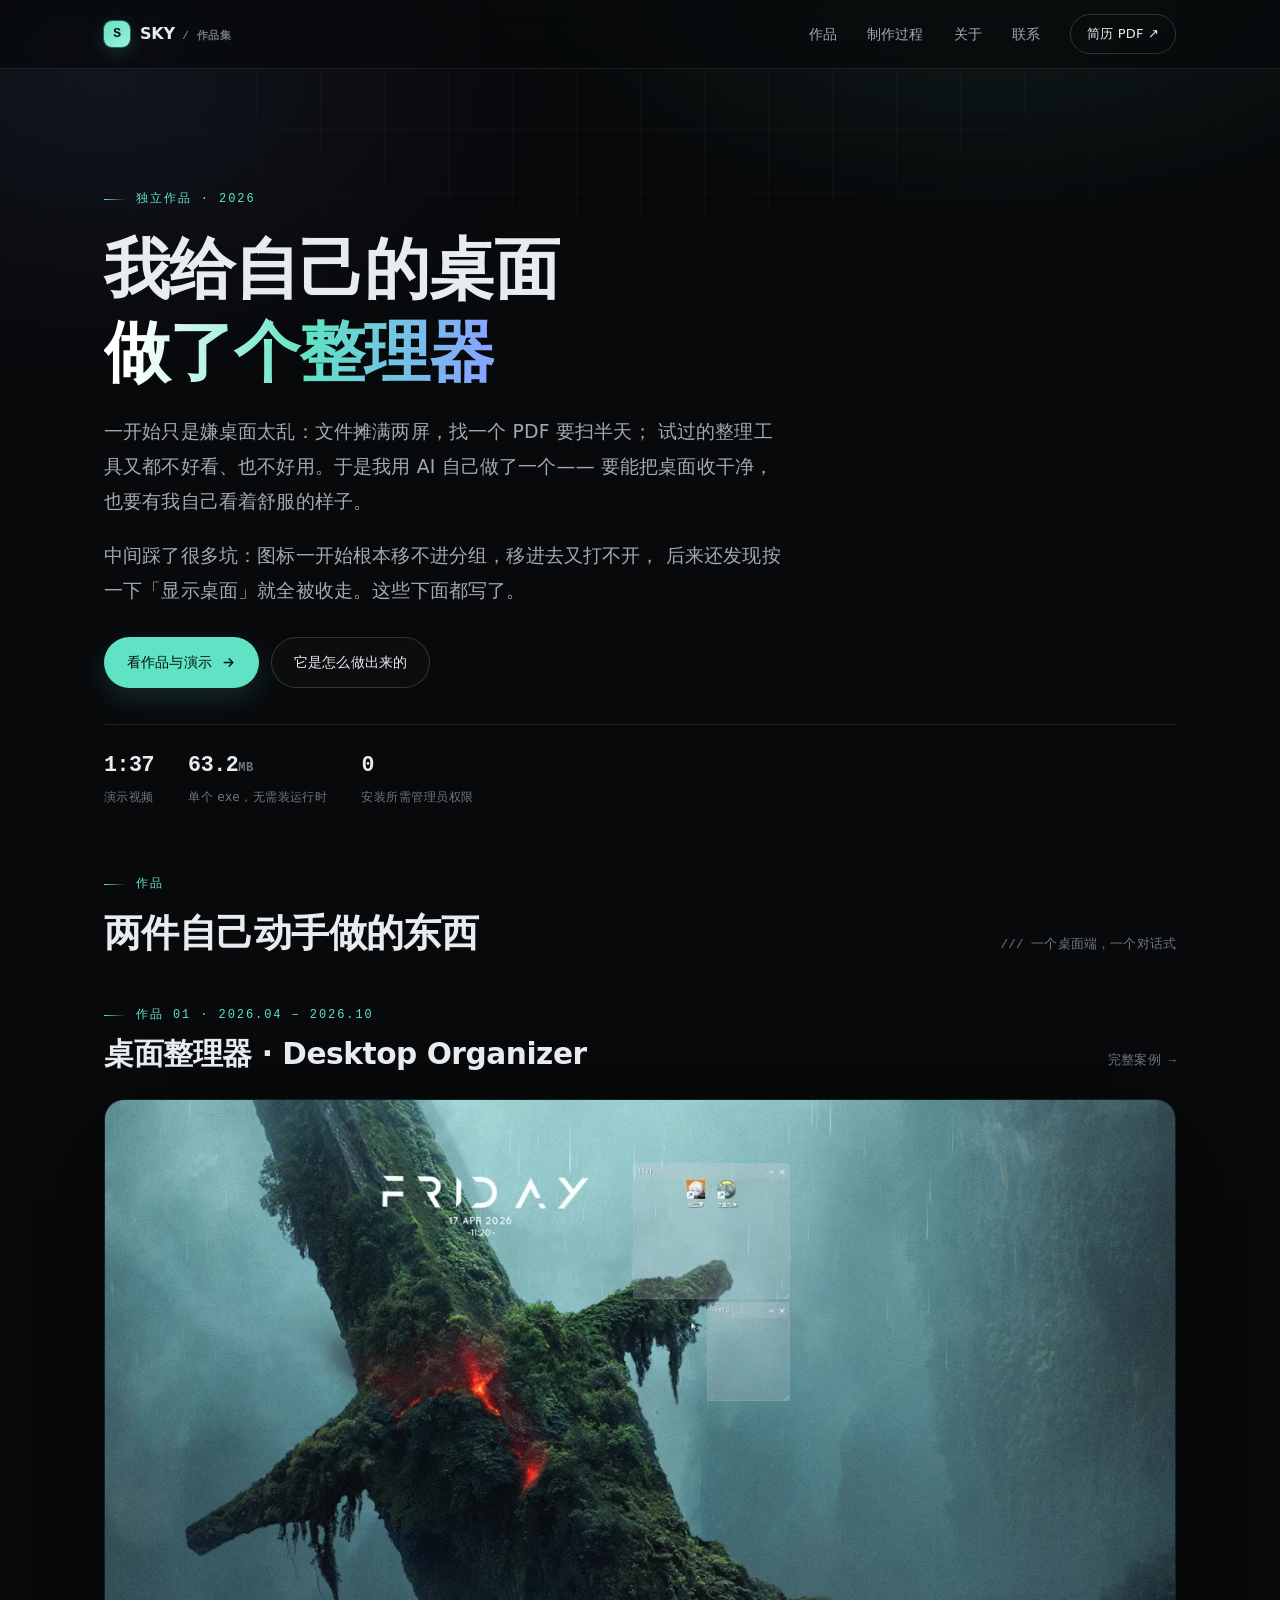
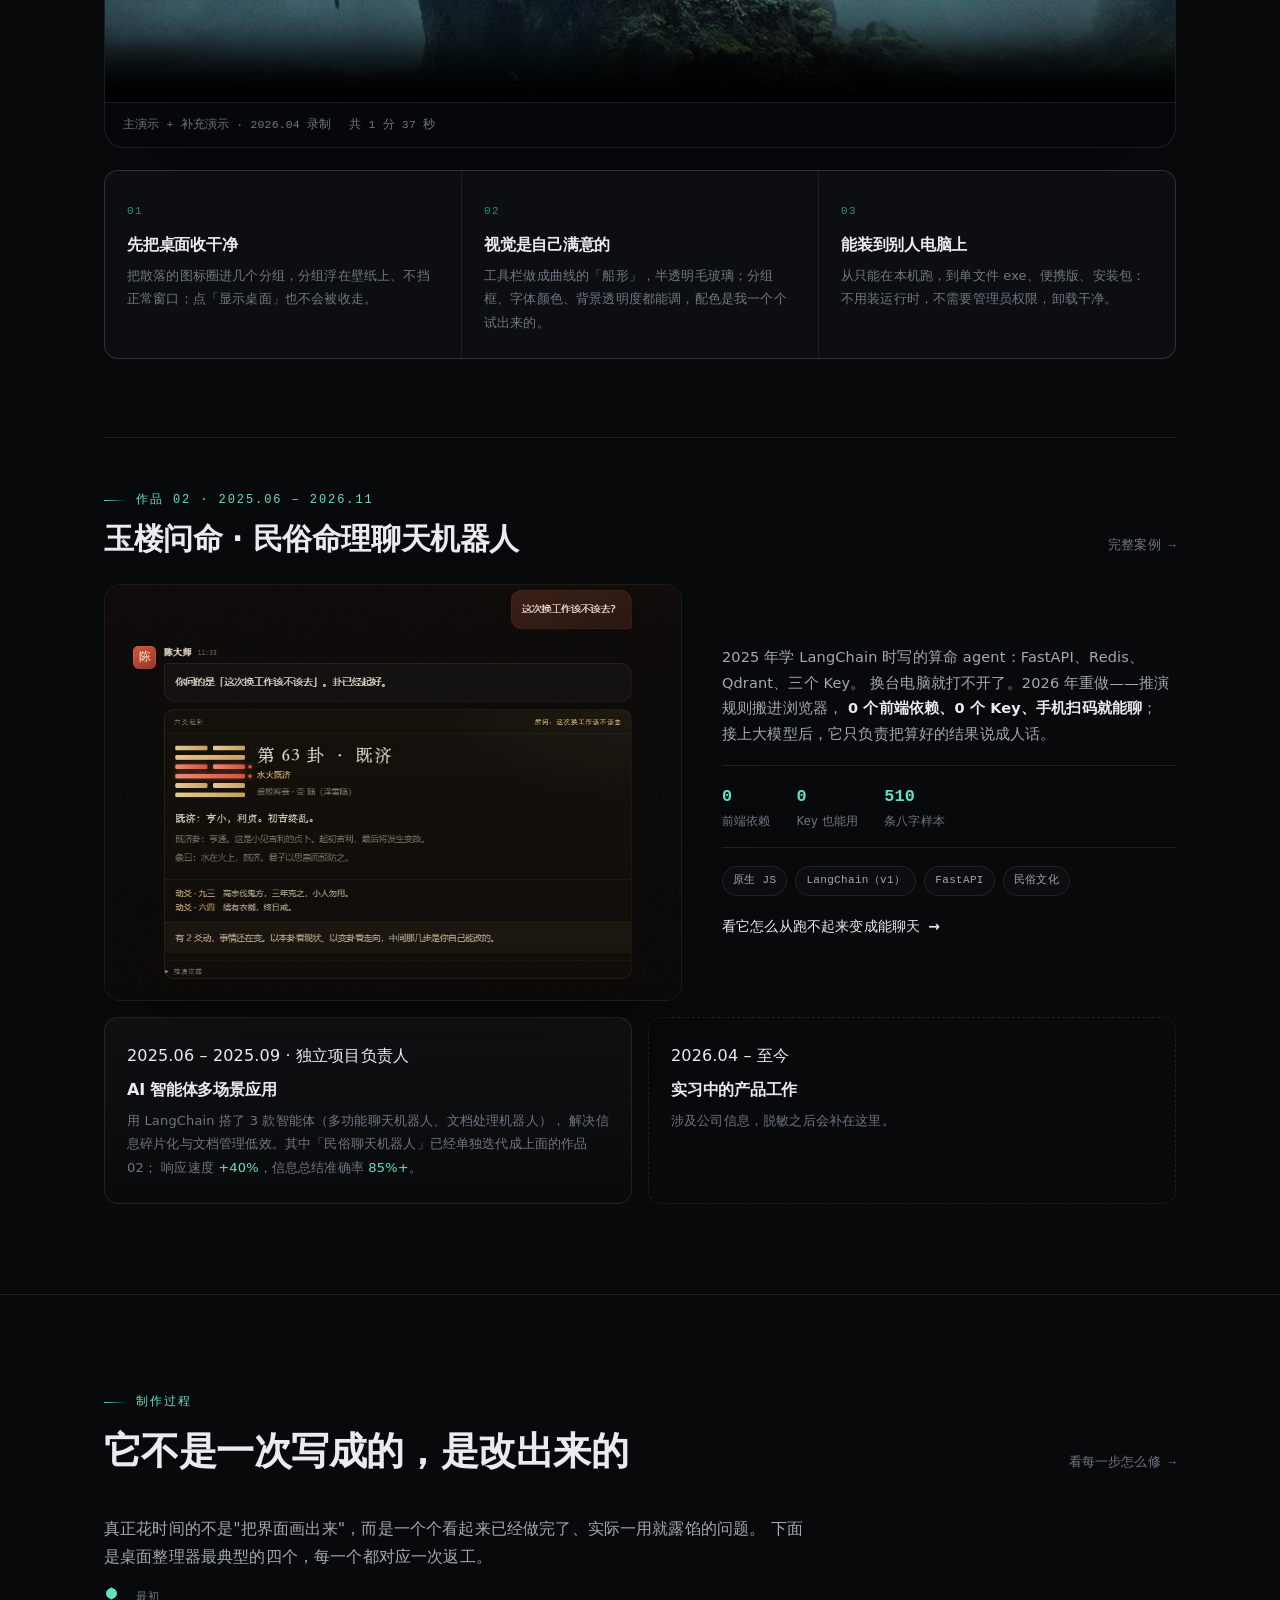
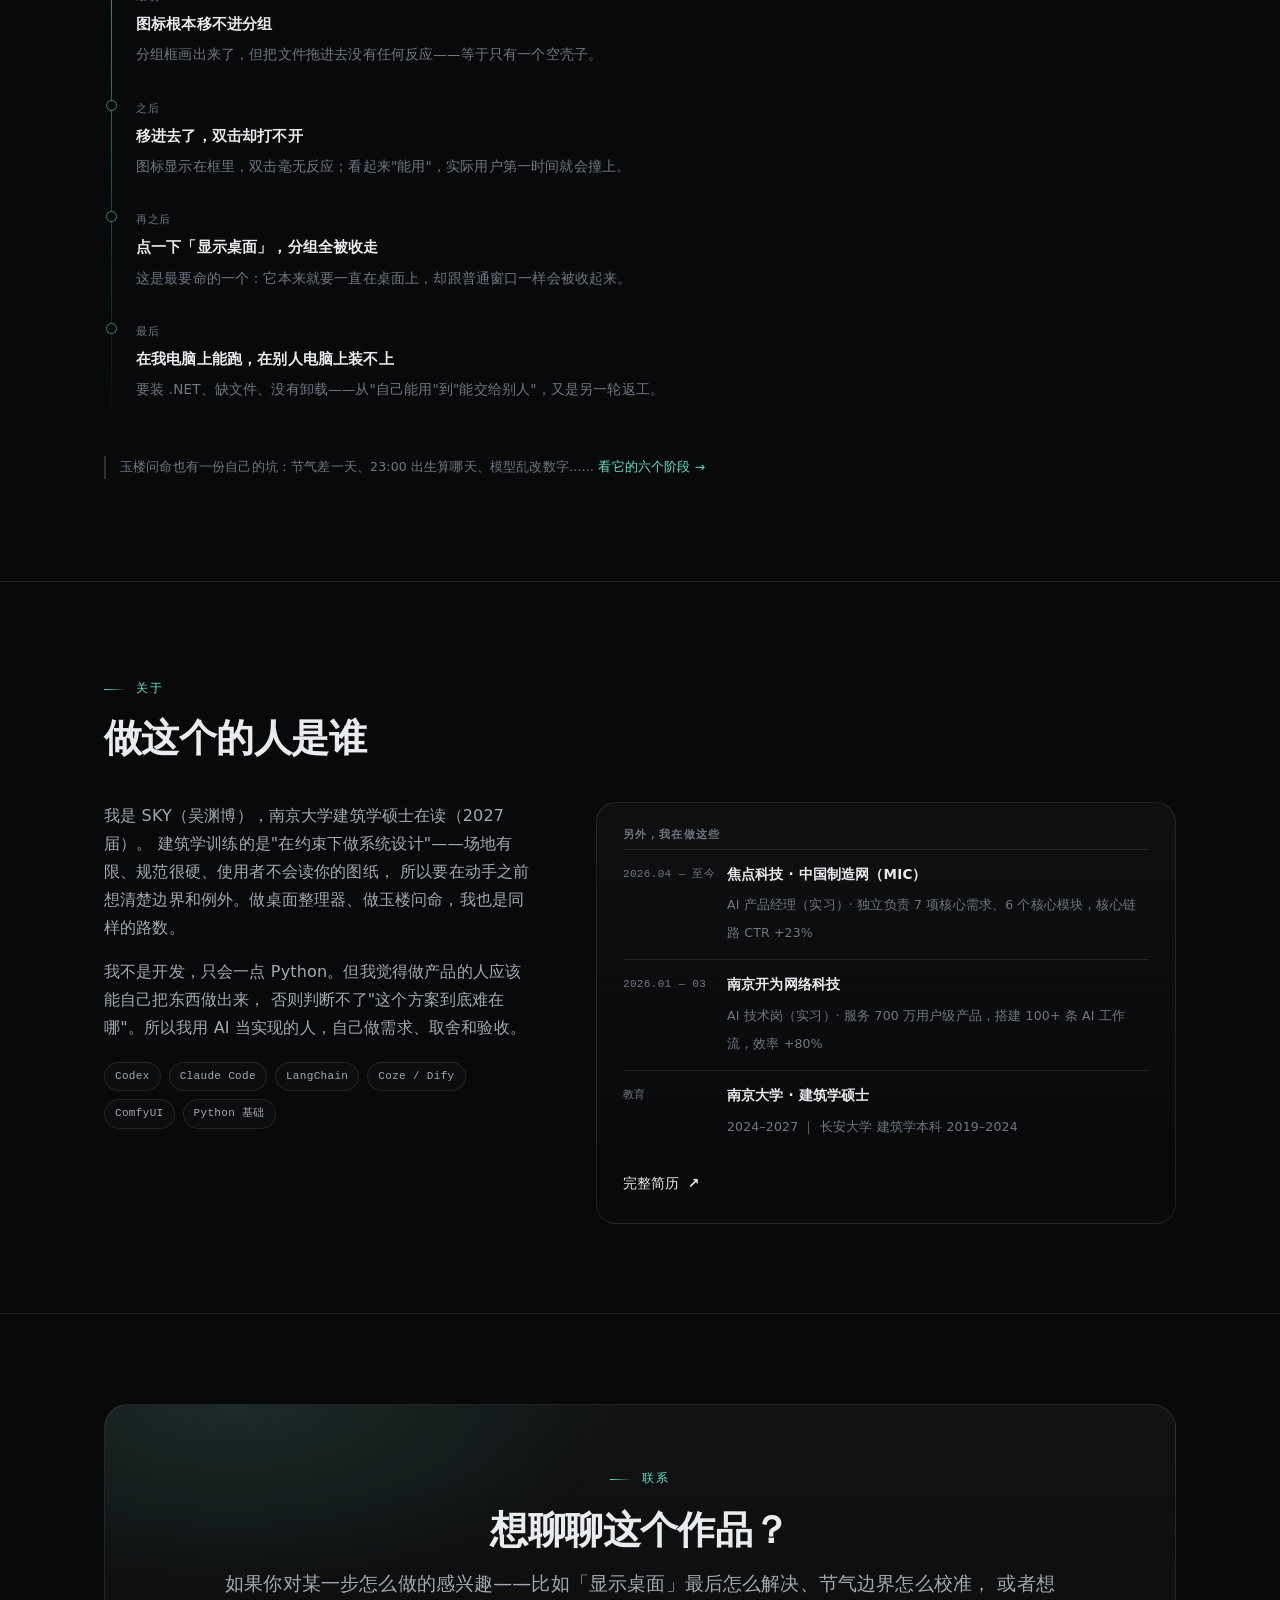
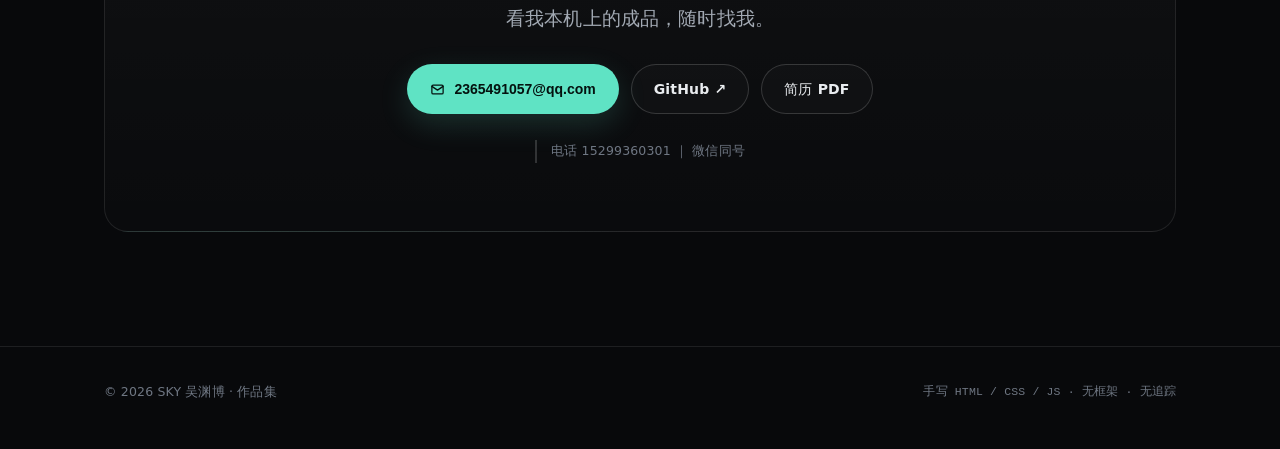
==== commit f40dd2f6: "新增第二件作品：玉楼问命（案例页 + 首页作品 02） 首页作品区改为两件作品；新增 work/yulou.html 与 6 张产品截图；桌面整理器案例页补下一个作品入口。" ====
--- a/index.html
+++ b/index.html
@@ -1,18 +1,18 @@
-﻿<!DOCTYPE html>
+<!DOCTYPE html>
 <html lang="zh-CN">
 <head>
 <meta charset="UTF-8">
 <meta name="viewport" content="width=device-width, initial-scale=1">
 <title>SKY 吴渊博 · 作品集</title>
-<meta name="description" content="作品集：自己动手做的桌面整理器，从图标移不进去，到可以安装给别人用。附演示视频与制作过程。">
+<meta name="description" content="作品集：自己动手做的桌面整理器，和一个能排盘、摇卦、解梦的民俗聊天机器人。附演示、制作过程与取舍。">
 <meta name="author" content="SKY 吴渊博">
-<meta name="theme-color" content="#08090b">
+<meta name="theme-color" content="#08090b">
 <link rel="canonical" href="https://sky-code1.github.io/">
 
-<meta property="og:type" content="website">
+<meta property="og:type" content="website">
 <meta property="og:url" content="https://sky-code1.github.io/">
 <meta property="og:title" content="SKY 吴渊博 · 作品集">
-<meta property="og:description" content="我给自己的桌面做了个整理器。附演示视频与从零到能安装的制作过程。">
+<meta property="og:description" content="两件自己动手做的东西：一个桌面整理器，一个能看运势的民俗聊天机器人。">
 <meta property="og:image" content="assets/img/demo-poster.jpg">
 <meta name="twitter:card" content="summary_large_image">
 
@@ -87,7 +87,15 @@
       <div class="section-head reveal">
         <div>
           <span class="eyebrow">作品</span>
-          <h2>桌面整理器 · Desktop Organizer</h2>
+          <h2>两件自己动手做的东西</h2>
+        </div>
+        <span class="more">/// 一个桌面端，一个对话式</span>
+      </div>
+
+      <div class="work-sub-head reveal">
+        <div>
+          <span class="eyebrow">作品 01 · 2026.04 – 2026.10</span>
+          <h3>桌面整理器 · Desktop Organizer</h3>
         </div>
         <a class="more" href="work/desktop-organizer.html">完整案例 →</a>
       </div>
@@ -123,21 +131,62 @@
         </div>
       </div>
 
+      <div class="work-sub">
+        <div class="work-sub-head reveal">
+          <div>
+            <span class="eyebrow">作品 02 · 2025.06 – 2026.11</span>
+            <h3>玉楼问命 · 民俗命理聊天机器人</h3>
+          </div>
+          <a class="more" href="work/yulou.html">完整案例 →</a>
+        </div>
+
+        <div class="work-feature reveal">
+          <a class="shot" href="work/yulou.html">
+            <img src="assets/img/yulou-card.jpg" alt="玉楼问命：六爻卦象卡，含本卦、变卦与动爻" loading="lazy">
+          </a>
+          <div class="copy">
+            <p>
+              2025 年学 LangChain 时写的算命 agent：FastAPI、Redis、Qdrant、三个 Key。
+              换台电脑就打不开了。2026 年重做——推演规则搬进浏览器，
+              <strong>0 个前端依赖、0 个 Key、手机扫码就能聊</strong>；
+              接上大模型后，它只负责把算好的结果说成人话。
+            </p>
+
+            <div class="metrics-inline">
+              <div><b>0</b><span>前端依赖</span></div>
+              <div><b>0</b><span>Key 也能用</span></div>
+              <div><b>510</b><span>条八字样本</span></div>
+            </div>
+
+            <div class="tags" style="margin-bottom:16px">
+              <span class="tag">原生 JS</span>
+              <span class="tag">LangChain（v1）</span>
+              <span class="tag">FastAPI</span>
+              <span class="tag">民俗文化</span>
+            </div>
+
+            <a class="link-arrow" href="work/yulou.html">
+              看它怎么从跑不起来变成能聊天 <span class="arw">→</span>
+            </a>
+          </div>
+        </div>
+      </div>
+
       <div class="work-more reveal">
         <article class="mini-card">
           <span class="ph-label">2025.06 – 2025.09 · 独立项目负责人</span>
           <h4>AI 智能体多场景应用</h4>
           <p>
             用 LangChain 搭了 3 款智能体（多功能聊天机器人、文档处理机器人），
-            解决信息碎片化与文档管理低效。响应速度 <span class="accent">+40%</span>，
-            信息总结准确率 <span class="accent">85%+</span>。
+            解决信息碎片化与文档管理低效。其中「民俗聊天机器人」已经单独迭代成上面的作品 02；
+            响应速度 <span class="accent">+40%</span>，信息总结准确率 <span class="accent">85%+</span>。
           </p>
         </article>
 
         <article class="mini-card ghost">
-          <span class="ph-label">正在整理</span>
-          <h4>更多作品</h4>
-          <p>实习中的工作涉及公司信息，脱敏之后会补在这里。</p>
+          <span class="ph-label">2026.04 – 至今</span>
+          <h4>实习中的产品工作</h4>
+          <p>涉及公司信息，脱敏之后会补在这里。</p>
         </article>
       </div>
     </div>
@@ -156,7 +205,7 @@
 
       <p class="prose reveal" style="max-width:44em; margin-bottom:10px">
         真正花时间的不是"把界面画出来"，而是一个个看起来已经做完了、实际一用就露馅的问题。
-        下面是最典型的四个，每一个都对应一次返工。
+        下面是桌面整理器最典型的四个，每一个都对应一次返工。
       </p>
 
       <ol class="timeline reveal" style="max-width:820px">
@@ -181,6 +230,11 @@
           <p>要装 .NET、缺文件、没有卸载——从"自己能用"到"能交给别人"，又是另一轮返工。</p>
         </li>
       </ol>
+
+      <p class="note reveal" style="max-width:52em; margin-top:28px">
+        玉楼问命也有一份自己的坑：节气差一天、23:00 出生算哪天、模型乱改数字……
+        <a class="accent" href="work/yulou.html#iterations">看它的六个阶段 →</a>
+      </p>
     </div>
   </section>
 
@@ -199,7 +253,7 @@
           <p>
             我是 SKY（吴渊博），南京大学建筑学硕士在读（2027 届）。
             建筑学训练的是"在约束下做系统设计"——场地有限、规范很硬、使用者不会读你的图纸，
-            所以要在动手之前想清楚边界和例外。做这个桌面整理器，我也是同样的路数。
+            所以要在动手之前想清楚边界和例外。做桌面整理器、做玉楼问命，我也是同样的路数。
           </p>
           <p>
             我不是开发，只会一点 Python。但我觉得做产品的人应该能自己把东西做出来，
@@ -254,7 +308,7 @@
         <span class="eyebrow">联系</span>
         <h2>想聊聊这个作品？</h2>
         <p class="lead">
-          如果你对某一步怎么做的感兴趣——比如「显示桌面」那个问题最后是怎么解决的，
+          如果你对某一步怎么做的感兴趣——比如「显示桌面」最后怎么解决、节气边界怎么校准，
           或者想看我本机上的成品，随时找我。
         </p>
 
--- a/assets/css/style.css
+++ b/assets/css/style.css
@@ -1455,7 +1455,7 @@
   .doc-row { grid-template-columns: minmax(0, 1fr); gap: 4px; }
   .kv-row { grid-template-columns: minmax(0, 1fr); gap: 4px; }
   .video-meta { font-size: 11px; }
-}
+}
 
 /* 已填充的作品卡：实线边框，与占位卡区分 */
 .placeholder-card.filled {
@@ -1466,8 +1466,8 @@
 
 .placeholder-card.filled:hover { border-color: var(--line-strong); background: #11151a; }
 .placeholder-card.filled h4 { color: var(--text); }
-.placeholder-card.filled p { color: var(--text-mute); font-size: 13px; }
-
+.placeholder-card.filled p { color: var(--text-mute); font-size: 13px; }
+
 /* ==========================================================================
    作品集版式：首屏产品图 / 要点 / 作品卡 / 迭代阶段
    ========================================================================== */
@@ -1484,7 +1484,7 @@
 
 .hero-shot img {
   display: block;
-  width: 100%;
+  width: 100%;
   height: auto;
   aspect-ratio: 16 / 9;
   object-fit: cover;
@@ -1644,6 +1644,22 @@
   margin-top: 22px;
 }
 
+.shot-full { margin: 0; }
+
+.shot-full img {
+  width: 100%;
+  display: block;
+  border-radius: 14px;
+  border: 1px solid var(--line);
+}
+
+.shot-full figcaption {
+  margin-top: 9px;
+  font-size: 12px;
+  color: var(--text-mute);
+  line-height: 1.7;
+}
+
 .shot-grid figure { margin: 0; }
 
 .shot-grid img {
@@ -1683,8 +1699,143 @@
   margin-top: 36px;
   padding-top: 22px;
   border-top: 1px solid var(--line);
-}
+}
 
 /* 首屏收紧，让演示更早进入视野 */
 .hero { padding-bottom: clamp(8px, 2vw, 18px); }
-#work.section { padding-top: clamp(22px, 3.5vw, 40px); }
+#work.section { padding-top: clamp(22px, 3.5vw, 40px); }
+
+/* ==========================================================================
+   玉楼问命：设备展示 / 在线试玩 / 首页第二件作品
+   ========================================================================== */
+
+.device-stage {
+  position: relative;
+  margin-top: clamp(30px, 4vw, 46px);
+  padding: 4px 0 66px;
+}
+
+.device-desktop {
+  border: 1px solid var(--line-strong);
+  border-radius: 18px;
+  overflow: hidden;
+  background: #0b0907;
+  box-shadow: 0 50px 110px -60px rgba(0, 0, 0, 1);
+}
+
+.device-desktop img { display: block; width: 100%; height: auto; }
+
+.device-phone {
+  position: absolute;
+  right: 4%;
+  bottom: 0;
+  width: 168px;
+  border: 6px solid #1c1712;
+  border-radius: 26px;
+  overflow: hidden;
+  background: #000;
+  box-shadow: 0 34px 60px -26px rgba(0, 0, 0, 1), 0 0 0 1px rgba(217, 178, 106, 0.18);
+}
+
+.device-phone img { display: block; width: 100%; height: auto; }
+
+.device-note {
+  margin: 14px 0 0;
+  font-family: var(--mono);
+  font-size: 10.5px;
+  color: var(--text-mute);
+  letter-spacing: 0.04em;
+}
+
+/* 在线试玩 */
+.live-demo {
+  border: 1px solid var(--line);
+  border-radius: 18px;
+  overflow: hidden;
+  background: #050403;
+  box-shadow: 0 40px 90px -60px rgba(0, 0, 0, 1);
+}
+
+.live-demo-bar {
+  display: flex;
+  align-items: center;
+  justify-content: space-between;
+  gap: 14px;
+  padding: 10px 14px;
+  border-bottom: 1px solid var(--line);
+  font-family: var(--mono);
+  font-size: 10.5px;
+  color: var(--text-mute);
+  letter-spacing: 0.05em;
+}
+
+.live-demo-bar a { color: var(--accent); }
+
+.live-demo iframe {
+  display: block;
+  width: 100%;
+  height: 660px;
+  border: 0;
+  background: #0b0907;
+}
+
+/* 首页第二件作品 */
+.work-sub {
+  margin-top: clamp(54px, 7vw, 78px);
+  padding-top: clamp(30px, 4vw, 44px);
+  border-top: 1px solid var(--line);
+}
+
+.work-sub-head {
+  display: flex;
+  align-items: flex-end;
+  justify-content: space-between;
+  gap: 24px;
+  margin-bottom: clamp(18px, 2.6vw, 26px);
+}
+
+.work-sub-head h3 { font-size: clamp(1.35rem, 2.4vw, 1.85rem); margin-top: 10px; }
+.work-sub-head .more { font-family: var(--mono); font-size: 12.5px; color: var(--text-mute); white-space: nowrap; }
+.work-sub-head .more:hover { color: var(--accent); }
+
+.work-feature {
+  display: grid;
+  grid-template-columns: minmax(0, 1.12fr) minmax(0, 0.88fr);
+  gap: clamp(22px, 3.4vw, 40px);
+  align-items: center;
+}
+
+.work-feature .shot {
+  display: block;
+  border: 1px solid var(--line);
+  border-radius: 16px;
+  overflow: hidden;
+  background: #050403;
+  box-shadow: 0 40px 90px -60px rgba(0, 0, 0, 1);
+}
+
+.work-feature .shot img {
+  display: block;
+  width: 100%;
+  transition: transform 0.55s cubic-bezier(0.22, 0.61, 0.36, 1);
+}
+
+.work-feature .shot:hover img { transform: scale(1.015); }
+
+.work-feature .copy p { font-size: 14.5px; }
+
+.work-feature .metrics-inline { margin: 18px 0; }
+
+@media (max-width: 980px) {
+  .work-feature { grid-template-columns: minmax(0, 1fr); }
+  .work-feature .shot { order: -1; }
+  .work-sub-head { flex-direction: column; align-items: flex-start; gap: 8px; }
+  .device-phone { position: static; width: 210px; margin: 20px auto 0; }
+  .device-stage { padding-bottom: 0; }
+  .live-demo iframe { height: 620px; }
+}
+
+@media (max-width: 760px) {
+  .live-demo iframe { height: 560px; }
+  .device-phone { width: 190px; }
+}
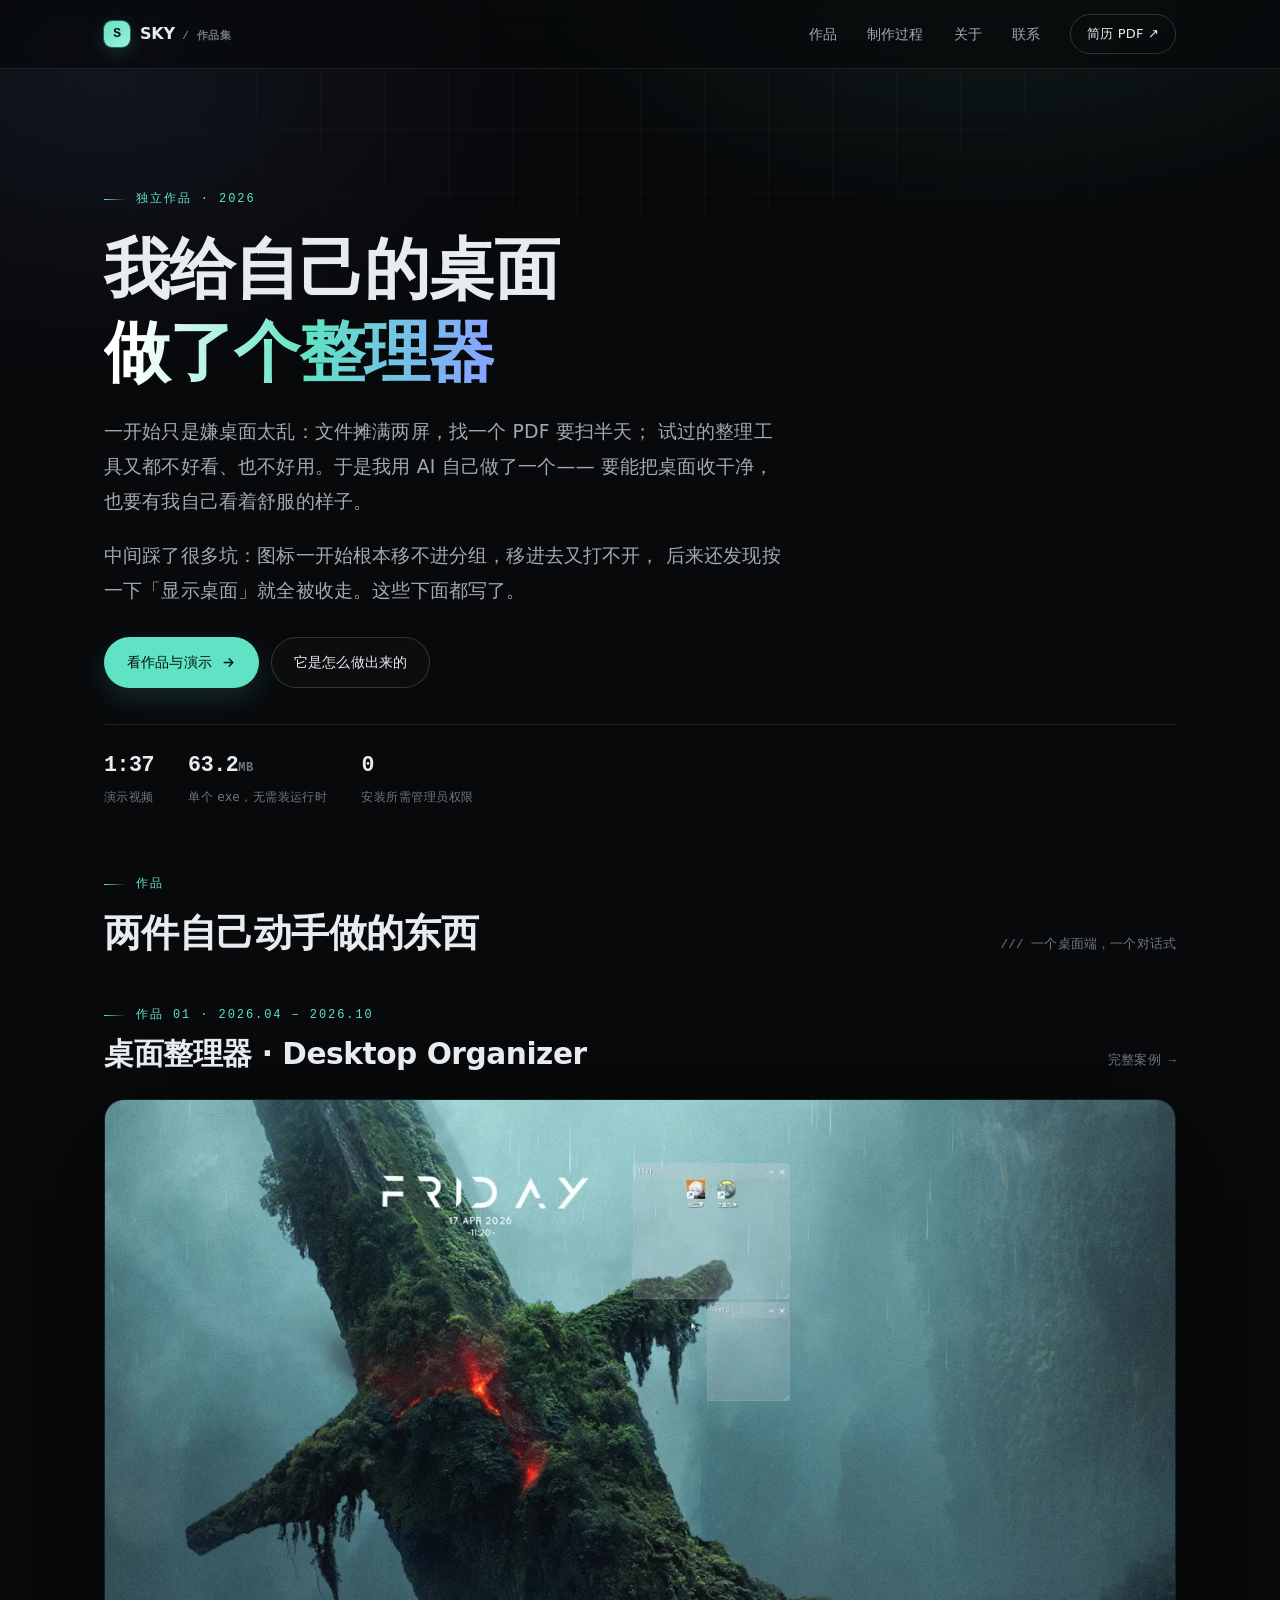
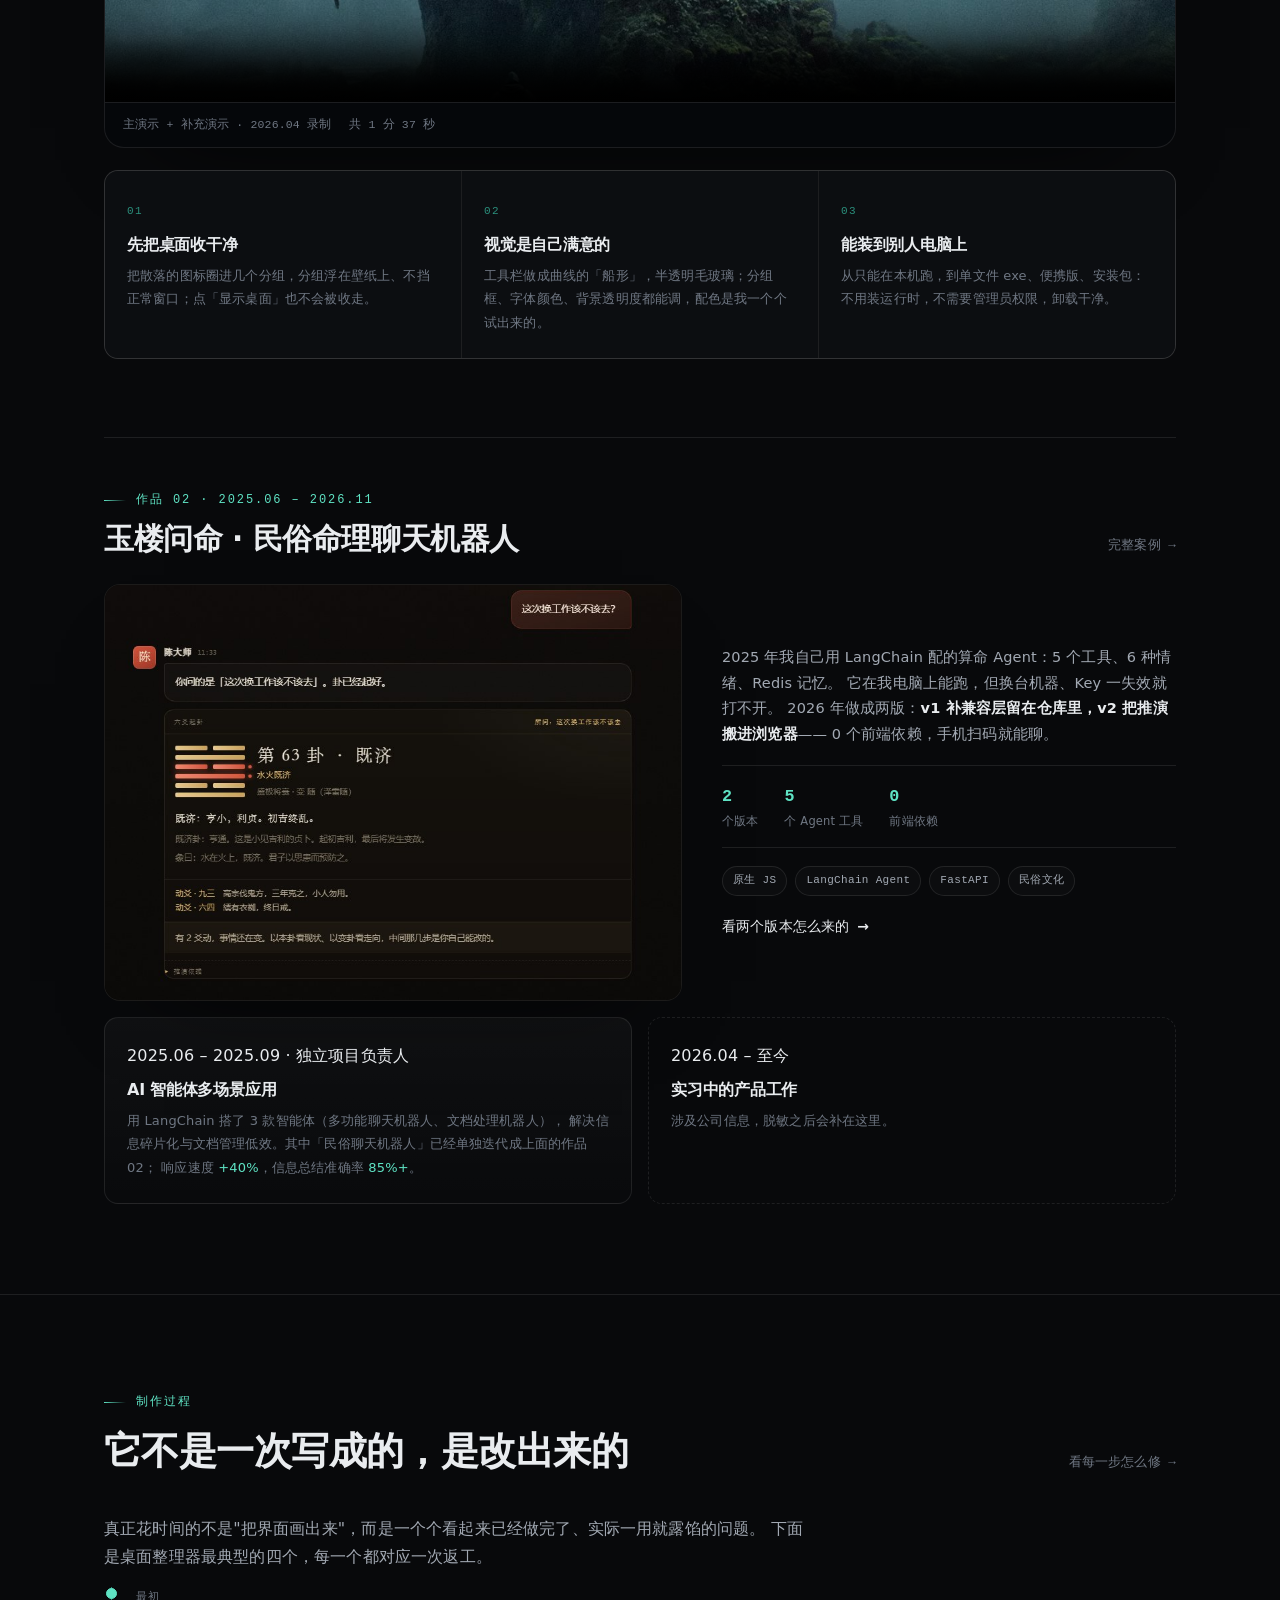
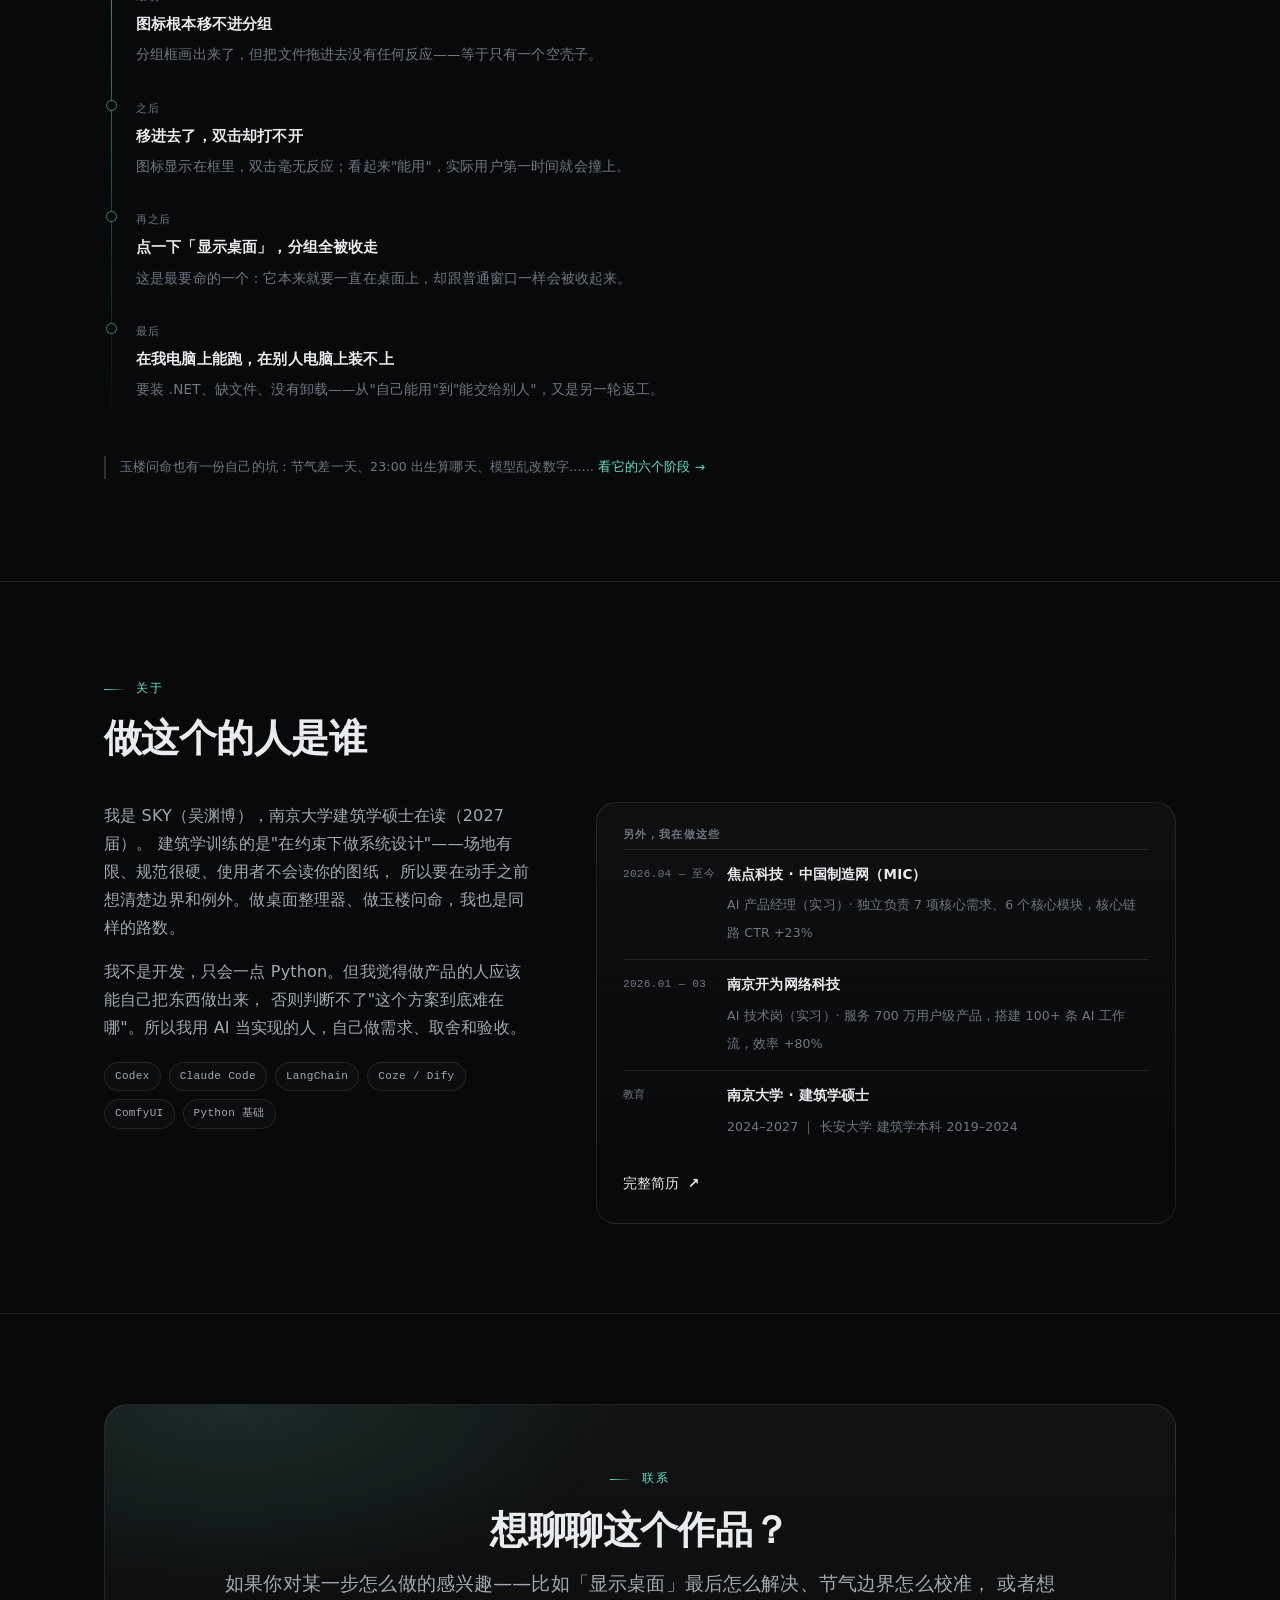
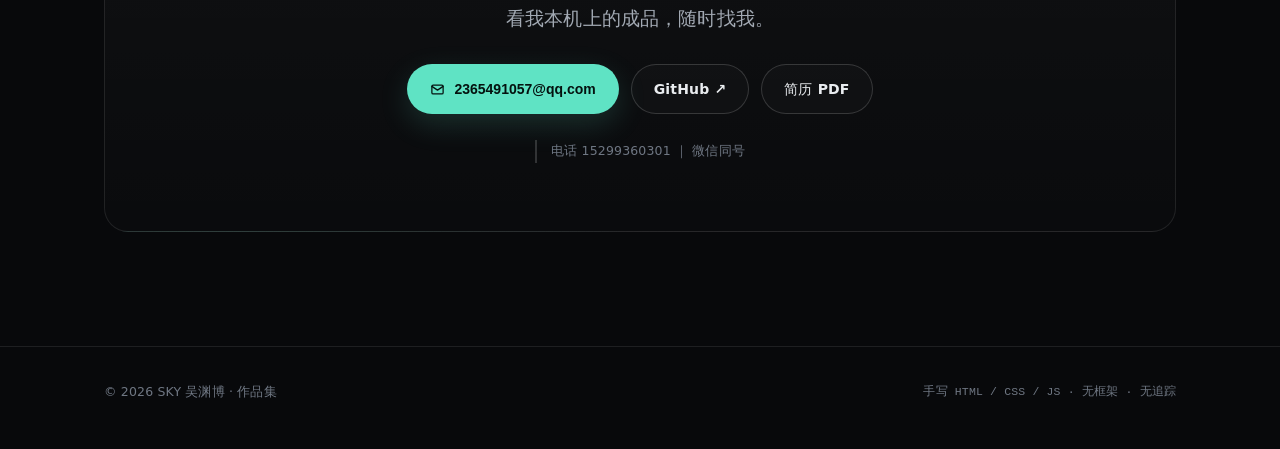
==== commit 677e61dc: "玉楼问命：补充 v1 Agent 与 v2 演示快照 案例页改为 v1→v2 双版本叙事；新增 v1 展示页截图与真实八字调用截图；作品集内嵌 v2 静态快照，不依赖第二个 Pages。" ====
--- a/index.html
+++ b/index.html
@@ -146,27 +146,27 @@
           </a>
           <div class="copy">
             <p>
-              2025 年学 LangChain 时写的算命 agent：FastAPI、Redis、Qdrant、三个 Key。
-              换台电脑就打不开了。2026 年重做——推演规则搬进浏览器，
-              <strong>0 个前端依赖、0 个 Key、手机扫码就能聊</strong>；
-              接上大模型后，它只负责把算好的结果说成人话。
+              2025 年我自己用 LangChain 配的算命 Agent：5 个工具、6 种情绪、Redis 记忆。
+              它在我电脑上能跑，但换台机器、Key 一失效就打不开。
+              2026 年做成两版：<strong>v1 补兼容层留在仓库里，v2 把推演搬进浏览器</strong>——
+              0 个前端依赖，手机扫码就能聊。
             </p>
 
             <div class="metrics-inline">
+              <div><b>2</b><span>个版本</span></div>
+              <div><b>5</b><span>个 Agent 工具</span></div>
               <div><b>0</b><span>前端依赖</span></div>
-              <div><b>0</b><span>Key 也能用</span></div>
-              <div><b>510</b><span>条八字样本</span></div>
             </div>
 
             <div class="tags" style="margin-bottom:16px">
               <span class="tag">原生 JS</span>
-              <span class="tag">LangChain（v1）</span>
+              <span class="tag">LangChain Agent</span>
               <span class="tag">FastAPI</span>
               <span class="tag">民俗文化</span>
             </div>
 
             <a class="link-arrow" href="work/yulou.html">
-              看它怎么从跑不起来变成能聊天 <span class="arw">→</span>
+              看两个版本怎么来的 <span class="arw">→</span>
             </a>
           </div>
         </div>
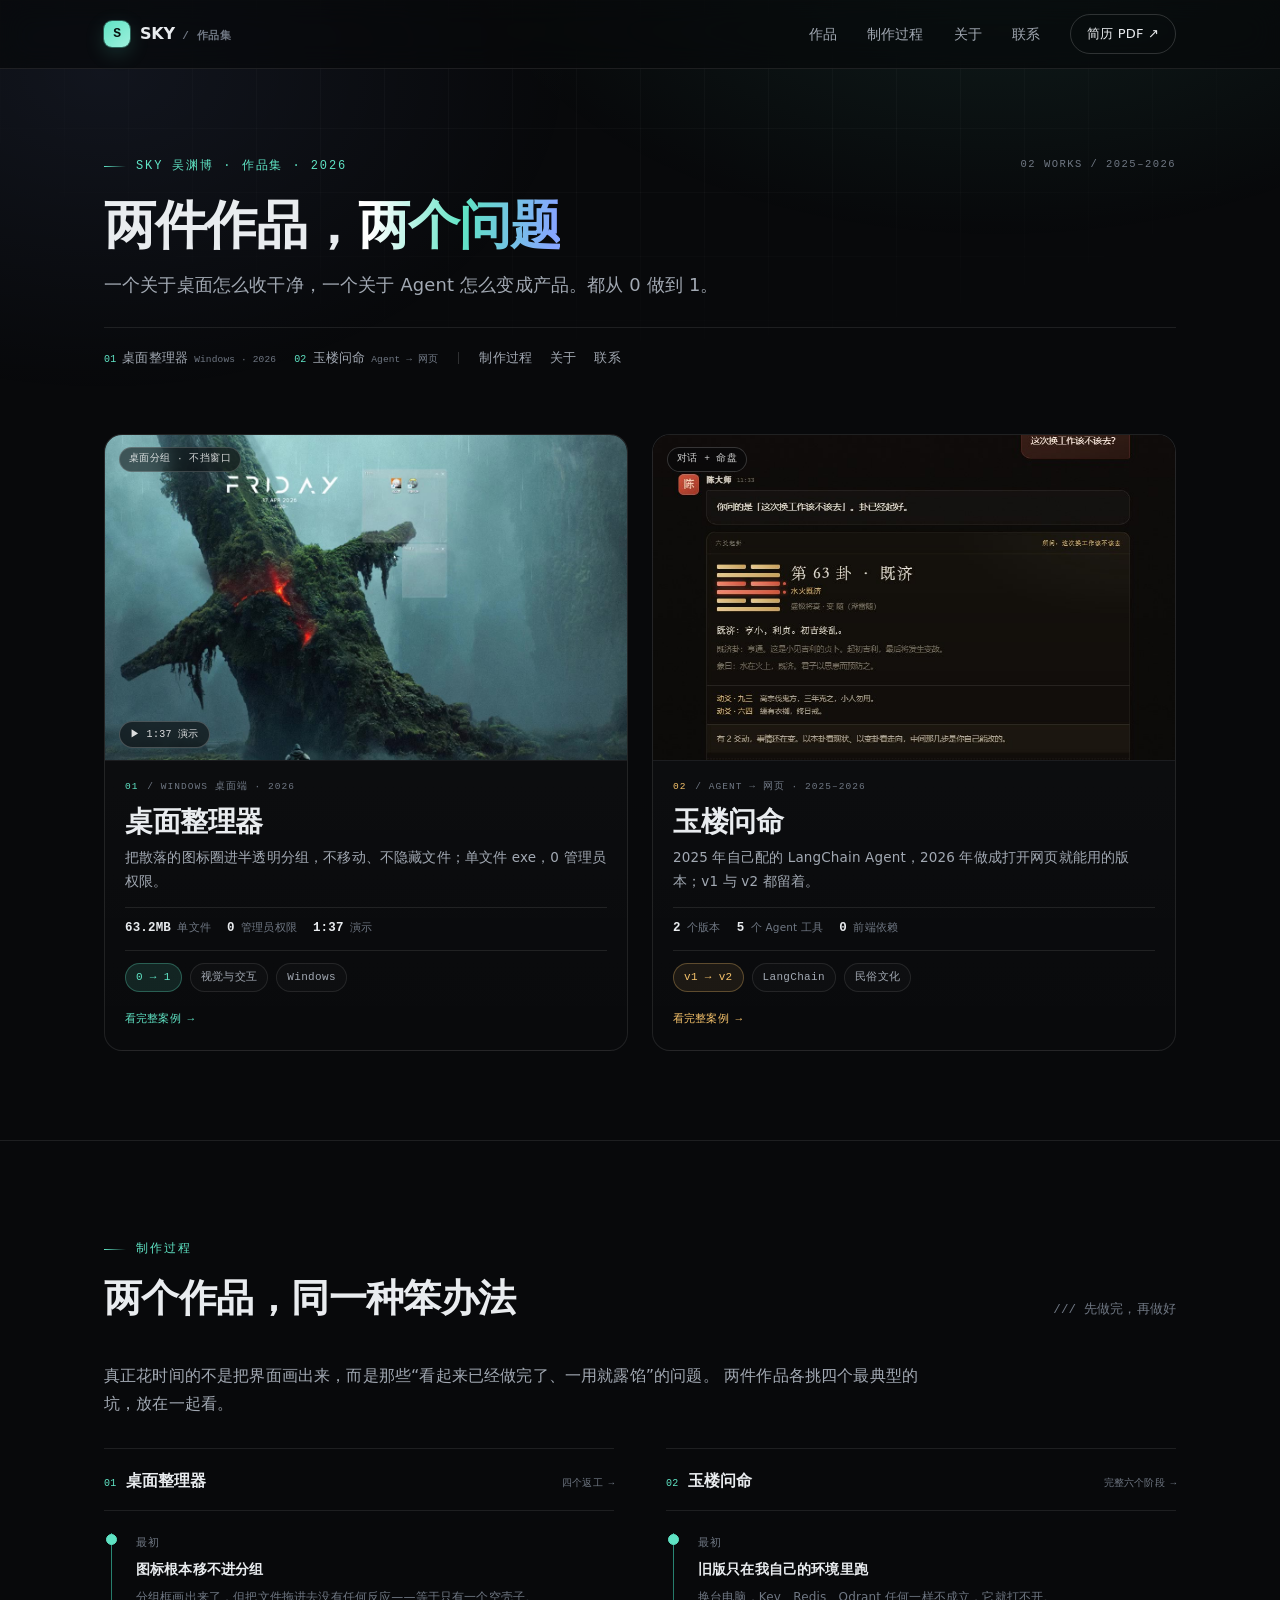
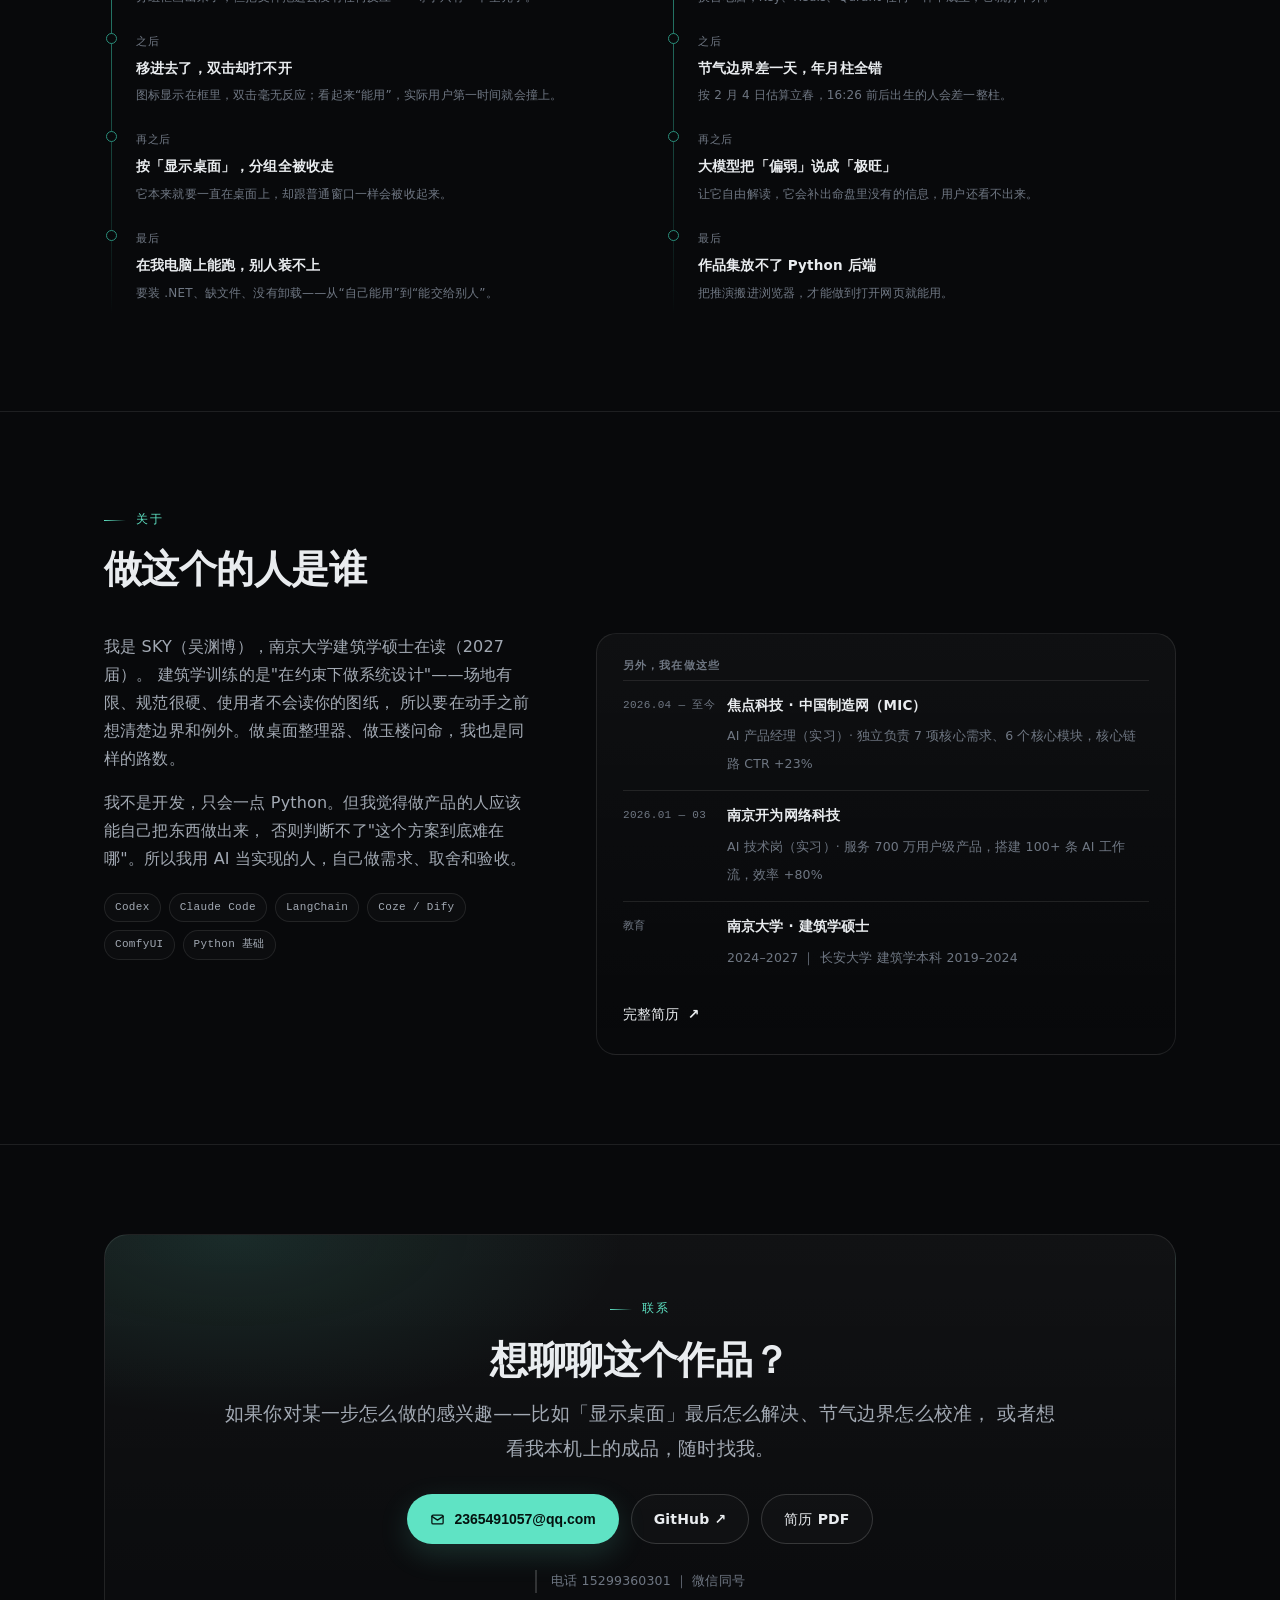
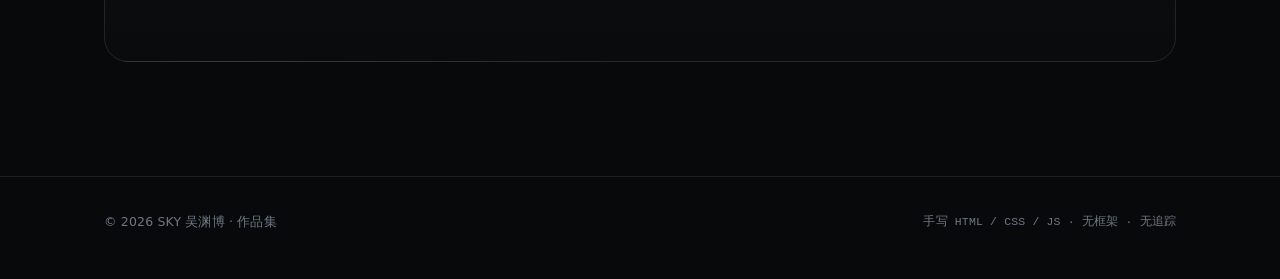
==== commit 34db593b: "首页改版：首屏导览 + 两件作品同级卡片 去掉桌面整理器独占首屏的写法；改为一句导览 + 两件并排卡片；制作过程拆成两件作品各四个坑；关于/联系保持原样。" ====
--- a/index.html
+++ b/index.html
@@ -4,7 +4,7 @@
 <meta charset="UTF-8">
 <meta name="viewport" content="width=device-width, initial-scale=1">
 <title>SKY 吴渊博 · 作品集</title>
-<meta name="description" content="作品集：自己动手做的桌面整理器，和一个能排盘、摇卦、解梦的民俗聊天机器人。附演示、制作过程与取舍。">
+<meta name="description" content="两件作品：一个桌面整理器，一个从 LangChain Agent 长出来的民俗命理聊天机器人。附案例与制作过程。">
 <meta name="author" content="SKY 吴渊博">
 <meta name="theme-color" content="#08090b">
 <link rel="canonical" href="https://sky-code1.github.io/">
@@ -12,7 +12,7 @@
 <meta property="og:type" content="website">
 <meta property="og:url" content="https://sky-code1.github.io/">
 <meta property="og:title" content="SKY 吴渊博 · 作品集">
-<meta property="og:description" content="两件自己动手做的东西：一个桌面整理器，一个能看运势的民俗聊天机器人。">
+<meta property="og:description" content="两件作品，两个问题：桌面怎么收干净，Agent 怎么变成产品。">
 <meta property="og:image" content="assets/img/demo-poster.jpg">
 <meta name="twitter:card" content="summary_large_image">
 
@@ -46,195 +46,157 @@
 
 <main>
 
-  <!-- ================= 首屏：直接给作品 ================= -->
-  <section class="hero">
-    <div class="wrap hero-solo">
-      <div class="reveal">
-        <span class="eyebrow">独立作品 · 2026</span>
-
-        <h1>我给自己的桌面<br><span class="grad">做了个整理器</span></h1>
-
-        <p class="lead">
-          一开始只是嫌桌面太乱：文件摊满两屏，找一个 PDF 要扫半天；
-          试过的整理工具又都不好看、也不好用。于是我用 AI 自己做了一个——
-          要能把桌面收干净，也要有我自己看着舒服的样子。
-        </p>
-        <p class="lead">
-          中间踩了很多坑：图标一开始根本移不进分组，移进去又打不开，
-          后来还发现按一下「显示桌面」就全被收走。这些下面都写了。
-        </p>
-
-        <div class="hero-actions">
-          <a class="btn btn-primary" href="work/desktop-organizer.html">
-            看作品与演示
-            <svg width="15" height="15" viewBox="0 0 24 24" fill="none" stroke="currentColor" stroke-width="2.2" stroke-linecap="round" stroke-linejoin="round" aria-hidden="true"><path d="M5 12h13M13 6l6 6-6 6"/></svg>
-          </a>
-          <a class="btn btn-ghost" href="#process">它是怎么做出来的</a>
-        </div>
-
-        <div class="hero-stats">
-          <div><b>1:37</b><span>演示视频</span></div>
-          <div><b>63.2<span>MB</span></b><span>单个 exe，无需装运行时</span></div>
-          <div><b>0</b><span>安装所需管理员权限</span></div>
-        </div>
-      </div>
-    </div>
-  </section>
-
-  <!-- ================= 作品 ================= -->
-  <section class="section" id="work">
-    <div class="wrap">
-      <div class="section-head reveal">
-        <div>
-          <span class="eyebrow">作品</span>
-          <h2>两件自己动手做的东西</h2>
-        </div>
-        <span class="more">/// 一个桌面端，一个对话式</span>
-      </div>
-
-      <div class="work-sub-head reveal">
-        <div>
-          <span class="eyebrow">作品 01 · 2026.04 – 2026.10</span>
-          <h3>桌面整理器 · Desktop Organizer</h3>
-        </div>
-        <a class="more" href="work/desktop-organizer.html">完整案例 →</a>
-      </div>
-
-      <div class="reveal">
-        <div class="video-card">
-          <video controls preload="metadata" poster="assets/img/demo-poster.jpg" playsinline>
-            <source src="assets/video/desktop-organizer-demo.mp4" type="video/mp4">
-            你的浏览器不支持内嵌视频，可以<a href="assets/video/desktop-organizer-demo.mp4">直接下载观看</a>。
-          </video>
-          <div class="video-meta">
-            <span>主演示 + 补充演示 · 2026.04 录制</span>
-            <span>共 1 分 37 秒</span>
-          </div>
-        </div>
-      </div>
-
-      <div class="work-points reveal">
-        <div class="point">
-          <span class="num">01</span>
-          <h4>先把桌面收干净</h4>
-          <p>把散落的图标圈进几个分组，分组浮在壁纸上、不挡正常窗口；点「显示桌面」也不会被收走。</p>
-        </div>
-        <div class="point">
-          <span class="num">02</span>
-          <h4>视觉是自己满意的</h4>
-          <p>工具栏做成曲线的「船形」，半透明毛玻璃；分组框、字体颜色、背景透明度都能调，配色是我一个个试出来的。</p>
-        </div>
-        <div class="point">
-          <span class="num">03</span>
-          <h4>能装到别人电脑上</h4>
-          <p>从只能在本机跑，到单文件 exe、便携版、安装包：不用装运行时，不需要管理员权限，卸载干净。</p>
-        </div>
-      </div>
-
-      <div class="work-sub">
-        <div class="work-sub-head reveal">
-          <div>
-            <span class="eyebrow">作品 02 · 2025.06 – 2026.11</span>
-            <h3>玉楼问命 · 民俗命理聊天机器人</h3>
-          </div>
-          <a class="more" href="work/yulou.html">完整案例 →</a>
-        </div>
-
-        <div class="work-feature reveal">
-          <a class="shot" href="work/yulou.html">
-            <img src="assets/img/yulou-card.jpg" alt="玉楼问命：六爻卦象卡，含本卦、变卦与动爻" loading="lazy">
-          </a>
-          <div class="copy">
-            <p>
-              2025 年我自己用 LangChain 配的算命 Agent：5 个工具、6 种情绪、Redis 记忆。
-              它在我电脑上能跑，但换台机器、Key 一失效就打不开。
-              2026 年做成两版：<strong>v1 补兼容层留在仓库里，v2 把推演搬进浏览器</strong>——
-              0 个前端依赖，手机扫码就能聊。
-            </p>
-
-            <div class="metrics-inline">
-              <div><b>2</b><span>个版本</span></div>
-              <div><b>5</b><span>个 Agent 工具</span></div>
-              <div><b>0</b><span>前端依赖</span></div>
-            </div>
-
-            <div class="tags" style="margin-bottom:16px">
-              <span class="tag">原生 JS</span>
-              <span class="tag">LangChain Agent</span>
-              <span class="tag">FastAPI</span>
+  <!-- ================= 首屏：作品导览 ================= -->
+  <section class="index-hero">
+    <div class="wrap">
+      <div class="index-head reveal">
+        <span class="eyebrow">SKY 吴渊博 · 作品集 · 2026</span>
+        <span class="index-count mono">02 WORKS / 2025–2026</span>
+      </div>
+
+      <h1 class="reveal">两件作品，<span class="grad">两个问题</span></h1>
+      <p class="index-lead reveal">一个关于桌面怎么收干净，一个关于 Agent 怎么变成产品。都从 0 做到 1。</p>
+
+      <nav class="index-links reveal" aria-label="页面导览">
+        <a href="#work-01"><b>01</b> 桌面整理器 <span>Windows · 2026</span></a>
+        <a href="#work-02"><b>02</b> 玉楼问命 <span>Agent → 网页</span></a>
+        <span class="index-divider" aria-hidden="true"></span>
+        <a href="#process">制作过程</a>
+        <a href="#about">关于</a>
+        <a href="#contact">联系</a>
+      </nav>
+    </div>
+  </section>
+
+  <!-- ================= 作品：两件同级 ================= -->
+  <section class="section works-section" id="work">
+    <div class="wrap">
+      <div class="works-grid">
+
+        <a class="work-card reveal" id="work-01" href="work/desktop-organizer.html">
+          <div class="work-thumb">
+            <img src="assets/img/demo-poster.jpg" alt="桌面整理器：桌面上的半透明分组" loading="eager">
+            <span class="work-caption">桌面分组 · 不挡窗口</span>
+            <span class="work-play">▶ 1:37 演示</span>
+          </div>
+          <div class="work-body">
+            <div class="work-kicker"><b>01</b> / WINDOWS 桌面端 · 2026</div>
+            <h2>桌面整理器</h2>
+            <p>把散落的图标圈进半透明分组，不移动、不隐藏文件；单文件 exe，0 管理员权限。</p>
+            <div class="work-metrics">
+              <span><b>63.2MB</b> 单文件</span>
+              <span><b>0</b> 管理员权限</span>
+              <span><b>1:37</b> 演示</span>
+            </div>
+            <div class="work-tags tags">
+              <span class="tag hot">0 → 1</span>
+              <span class="tag">视觉与交互</span>
+              <span class="tag">Windows</span>
+            </div>
+            <span class="work-arrow">看完整案例 →</span>
+          </div>
+        </a>
+
+        <a class="work-card work-card--yulou reveal" id="work-02" href="work/yulou.html">
+          <div class="work-thumb">
+            <img src="assets/img/yulou-card.jpg" alt="玉楼问命：六爻卦象卡与对话" loading="eager">
+            <span class="work-caption">对话 + 命盘</span>
+          </div>
+          <div class="work-body">
+            <div class="work-kicker"><b>02</b> / AGENT → 网页 · 2025–2026</div>
+            <h2>玉楼问命</h2>
+            <p>2025 年自己配的 LangChain Agent，2026 年做成打开网页就能用的版本；v1 与 v2 都留着。</p>
+            <div class="work-metrics">
+              <span><b>2</b> 个版本</span>
+              <span><b>5</b> 个 Agent 工具</span>
+              <span><b>0</b> 前端依赖</span>
+            </div>
+            <div class="work-tags tags">
+              <span class="tag hot">v1 → v2</span>
+              <span class="tag">LangChain</span>
               <span class="tag">民俗文化</span>
             </div>
-
-            <a class="link-arrow" href="work/yulou.html">
-              看两个版本怎么来的 <span class="arw">→</span>
-            </a>
-          </div>
-        </div>
-      </div>
-
-      <div class="work-more reveal">
-        <article class="mini-card">
-          <span class="ph-label">2025.06 – 2025.09 · 独立项目负责人</span>
-          <h4>AI 智能体多场景应用</h4>
-          <p>
-            用 LangChain 搭了 3 款智能体（多功能聊天机器人、文档处理机器人），
-            解决信息碎片化与文档管理低效。其中「民俗聊天机器人」已经单独迭代成上面的作品 02；
-            响应速度 <span class="accent">+40%</span>，信息总结准确率 <span class="accent">85%+</span>。
-          </p>
-        </article>
-
-        <article class="mini-card ghost">
-          <span class="ph-label">2026.04 – 至今</span>
-          <h4>实习中的产品工作</h4>
-          <p>涉及公司信息，脱敏之后会补在这里。</p>
-        </article>
-      </div>
-    </div>
-  </section>
-
-  <!-- ================= 制作过程 ================= -->
+            <span class="work-arrow">看完整案例 →</span>
+          </div>
+        </a>
+
+      </div>
+    </div>
+  </section>
+
+  <!-- ================= 制作过程：两件作品各挑四个坑 ================= -->
   <section class="section" id="process">
     <div class="wrap">
       <div class="section-head reveal">
         <div>
           <span class="eyebrow">制作过程</span>
-          <h2>它不是一次写成的，是改出来的</h2>
-        </div>
-        <a class="more" href="work/desktop-organizer.html#iterations">看每一步怎么修 →</a>
-      </div>
-
-      <p class="prose reveal" style="max-width:44em; margin-bottom:10px">
-        真正花时间的不是"把界面画出来"，而是一个个看起来已经做完了、实际一用就露馅的问题。
-        下面是桌面整理器最典型的四个，每一个都对应一次返工。
+          <h2>两个作品，同一种笨办法</h2>
+        </div>
+        <span class="more">/// 先做完，再做好</span>
+      </div>
+
+      <p class="prose reveal" style="max-width:52em">
+        真正花时间的不是把界面画出来，而是那些“看起来已经做完了、一用就露馅”的问题。
+        两件作品各挑四个最典型的坑，放在一起看。
       </p>
 
-      <ol class="timeline reveal" style="max-width:820px">
-        <li>
-          <time>最初</time>
-          <b>图标根本移不进分组</b>
-          <p>分组框画出来了，但把文件拖进去没有任何反应——等于只有一个空壳子。</p>
-        </li>
-        <li>
-          <time>之后</time>
-          <b>移进去了，双击却打不开</b>
-          <p>图标显示在框里，双击毫无反应；看起来"能用"，实际用户第一时间就会撞上。</p>
-        </li>
-        <li>
-          <time>再之后</time>
-          <b>点一下「显示桌面」，分组全被收走</b>
-          <p>这是最要命的一个：它本来就要一直在桌面上，却跟普通窗口一样会被收起来。</p>
-        </li>
-        <li>
-          <time>最后</time>
-          <b>在我电脑上能跑，在别人电脑上装不上</b>
-          <p>要装 .NET、缺文件、没有卸载——从"自己能用"到"能交给别人"，又是另一轮返工。</p>
-        </li>
-      </ol>
-
-      <p class="note reveal" style="max-width:52em; margin-top:28px">
-        玉楼问命也有一份自己的坑：节气差一天、23:00 出生算哪天、模型乱改数字……
-        <a class="accent" href="work/yulou.html#iterations">看它的六个阶段 →</a>
-      </p>
+      <div class="process-grid">
+        <article class="process-col reveal">
+          <a class="process-head" href="work/desktop-organizer.html#iterations">
+            <b>01</b><span>桌面整理器</span><em>四个返工 →</em>
+          </a>
+          <ol class="timeline">
+            <li>
+              <time>最初</time>
+              <b>图标根本移不进分组</b>
+              <p>分组框画出来了，但把文件拖进去没有任何反应——等于只有一个空壳子。</p>
+            </li>
+            <li>
+              <time>之后</time>
+              <b>移进去了，双击却打不开</b>
+              <p>图标显示在框里，双击毫无反应；看起来“能用”，实际用户第一时间就会撞上。</p>
+            </li>
+            <li>
+              <time>再之后</time>
+              <b>按「显示桌面」，分组全被收走</b>
+              <p>它本来就要一直在桌面上，却跟普通窗口一样会被收起来。</p>
+            </li>
+            <li>
+              <time>最后</time>
+              <b>在我电脑上能跑，别人装不上</b>
+              <p>要装 .NET、缺文件、没有卸载——从“自己能用”到“能交给别人”。</p>
+            </li>
+          </ol>
+        </article>
+
+        <article class="process-col reveal">
+          <a class="process-head" href="work/yulou.html#iterations">
+            <b>02</b><span>玉楼问命</span><em>完整六个阶段 →</em>
+          </a>
+          <ol class="timeline">
+            <li>
+              <time>最初</time>
+              <b>旧版只在我自己的环境里跑</b>
+              <p>换台电脑，Key、Redis、Qdrant 任何一样不成立，它就打不开。</p>
+            </li>
+            <li>
+              <time>之后</time>
+              <b>节气边界差一天，年月柱全错</b>
+              <p>按 2 月 4 日估算立春，16:26 前后出生的人会差一整柱。</p>
+            </li>
+            <li>
+              <time>再之后</time>
+              <b>大模型把「偏弱」说成「极旺」</b>
+              <p>让它自由解读，它会补出命盘里没有的信息，用户还看不出来。</p>
+            </li>
+            <li>
+              <time>最后</time>
+              <b>作品集放不了 Python 后端</b>
+              <p>把推演搬进浏览器，才能做到打开网页就能用。</p>
+            </li>
+          </ol>
+        </article>
+      </div>
     </div>
   </section>
 
--- a/assets/css/style.css
+++ b/assets/css/style.css
@@ -1839,3 +1839,306 @@
   .live-demo iframe { height: 560px; }
   .device-phone { width: 190px; }
 }
+
+/* ==========================================================================
+   首页 2026 改版：作品导览 / 两件同级卡片 / 双列制作过程
+   ========================================================================== */
+
+.index-hero {
+  padding: clamp(54px, 7vw, 86px) 0 clamp(12px, 2vw, 22px);
+}
+
+.index-head {
+  display: flex;
+  align-items: baseline;
+  justify-content: space-between;
+  gap: 20px;
+}
+
+.index-count {
+  font-size: 10.5px;
+  letter-spacing: 0.14em;
+  color: var(--text-mute);
+}
+
+.index-hero h1 {
+  font-size: clamp(2.2rem, 4.2vw, 3.25rem);
+  margin: 16px 0 10px;
+  letter-spacing: -0.025em;
+}
+
+.index-lead {
+  max-width: 40em;
+  margin: 0;
+  font-size: clamp(1rem, 1.4vw, 1.15rem);
+  line-height: 1.85;
+  color: var(--text-dim);
+}
+
+.index-links {
+  display: flex;
+  flex-wrap: wrap;
+  align-items: center;
+  gap: 8px 18px;
+  margin-top: 26px;
+  padding-top: 16px;
+  border-top: 1px solid var(--line);
+}
+
+.index-links a {
+  display: inline-flex;
+  align-items: baseline;
+  gap: 6px;
+  font-size: 12.5px;
+  color: var(--text-dim);
+  padding: 3px 0;
+  transition: color 0.18s ease;
+}
+
+.index-links a:hover { color: var(--text); }
+
+.index-links b {
+  font-family: var(--mono);
+  font-size: 10px;
+  font-weight: 500;
+  color: var(--accent);
+}
+
+.index-links span {
+  font-family: var(--mono);
+  font-size: 9.5px;
+  color: var(--text-mute);
+}
+
+.index-divider {
+  width: 1px;
+  height: 12px;
+  background: var(--line-strong);
+  margin: 0 2px;
+}
+
+.works-section { padding-top: clamp(8px, 2vw, 18px); }
+
+.works-grid {
+  display: grid;
+  grid-template-columns: repeat(2, minmax(0, 1fr));
+  gap: clamp(16px, 2.4vw, 24px);
+}
+
+.work-card {
+  display: flex;
+  flex-direction: column;
+  border: 1px solid var(--line);
+  border-radius: 18px;
+  overflow: hidden;
+  background: linear-gradient(180deg, rgba(255, 255, 255, 0.035), rgba(255, 255, 255, 0.008));
+  transition: border-color 0.24s ease, transform 0.24s ease;
+}
+
+.work-card:hover {
+  border-color: var(--line-strong);
+  transform: translateY(-3px);
+}
+
+.work-thumb {
+  position: relative;
+  aspect-ratio: 16 / 10;
+  overflow: hidden;
+  background: #05070a;
+  border-bottom: 1px solid var(--line);
+}
+
+.work-thumb img {
+  width: 100%;
+  height: 100%;
+  object-fit: cover;
+  display: block;
+  transition: transform 0.6s cubic-bezier(0.22, 0.61, 0.36, 1);
+}
+
+.work-card:hover .work-thumb img { transform: scale(1.025); }
+
+.work-card--yulou .work-thumb img { object-position: center 32%; }
+
+.work-caption {
+  position: absolute;
+  left: 14px;
+  top: 12px;
+  display: inline-flex;
+  align-items: center;
+  padding: 3px 9px;
+  border-radius: 999px;
+  border: 1px solid rgba(255, 255, 255, 0.18);
+  background: rgba(8, 9, 11, 0.56);
+  backdrop-filter: blur(8px);
+  -webkit-backdrop-filter: blur(8px);
+  font-family: var(--mono);
+  font-size: 9.5px;
+  letter-spacing: 0.05em;
+  color: rgba(255, 255, 255, 0.82);
+}
+
+.work-play {
+  position: absolute;
+  left: 14px;
+  bottom: 12px;
+  display: inline-flex;
+  align-items: center;
+  gap: 6px;
+  padding: 4px 10px;
+  border-radius: 999px;
+  border: 1px solid rgba(255, 255, 255, 0.22);
+  background: rgba(8, 9, 11, 0.62);
+  backdrop-filter: blur(8px);
+  -webkit-backdrop-filter: blur(8px);
+  font-family: var(--mono);
+  font-size: 10px;
+  color: rgba(255, 255, 255, 0.86);
+  letter-spacing: 0.03em;
+}
+
+.work-body {
+  position: relative;
+  flex: 1;
+  display: flex;
+  flex-direction: column;
+  padding: 18px 20px 20px;
+}
+
+.work-kicker {
+  font-family: var(--mono);
+  font-size: 9.5px;
+  letter-spacing: 0.11em;
+  color: var(--text-mute);
+}
+
+.work-kicker b {
+  color: var(--accent);
+  font-weight: 500;
+  margin-right: 2px;
+}
+
+.work-card--yulou .work-kicker b { color: var(--amber); }
+
+.work-card h2 {
+  font-size: clamp(1.4rem, 2.2vw, 1.8rem);
+  margin: 8px 0 7px;
+  letter-spacing: -0.015em;
+}
+
+.work-card p {
+  font-size: 13.5px;
+  line-height: 1.75;
+  color: var(--text-dim);
+  margin: 0 0 14px;
+}
+
+.work-metrics {
+  display: flex;
+  flex-wrap: wrap;
+  gap: 6px 16px;
+  padding: 10px 0;
+  margin-bottom: 12px;
+  border-top: 1px solid var(--line);
+  border-bottom: 1px solid var(--line);
+}
+
+.work-metrics span {
+  font-size: 10.5px;
+  color: var(--text-mute);
+  white-space: nowrap;
+}
+
+.work-metrics b {
+  font-family: var(--mono);
+  font-size: 12.5px;
+  font-weight: 600;
+  color: var(--text);
+  margin-right: 3px;
+}
+
+.work-tags { margin-bottom: 18px; }
+
+.work-card--yulou .tag.hot {
+  color: var(--amber);
+  border-color: rgba(245, 194, 107, 0.3);
+  background: rgba(245, 194, 107, 0.08);
+}
+
+.work-arrow {
+  margin-top: auto;
+  font-family: var(--mono);
+  font-size: 11px;
+  color: var(--accent);
+}
+
+.work-card--yulou .work-arrow { color: var(--amber); }
+
+/* 双列制作过程 */
+.process-grid {
+  display: grid;
+  grid-template-columns: repeat(2, minmax(0, 1fr));
+  gap: clamp(28px, 4vw, 56px);
+  margin-top: 30px;
+}
+
+.process-col {
+  border-top: 1px solid var(--line);
+  padding-top: 18px;
+}
+
+.process-head {
+  display: flex;
+  align-items: baseline;
+  gap: 10px;
+  padding-bottom: 15px;
+  border-bottom: 1px solid var(--line);
+}
+
+.process-head b {
+  font-family: var(--mono);
+  font-size: 10px;
+  font-weight: 500;
+  color: var(--accent);
+}
+
+.process-head span {
+  font-size: 16px;
+  font-weight: 600;
+  letter-spacing: -0.01em;
+}
+
+.process-head em {
+  margin-left: auto;
+  font-style: normal;
+  font-family: var(--mono);
+  font-size: 9.5px;
+  color: var(--text-mute);
+  white-space: nowrap;
+}
+
+.process-head:hover em { color: var(--accent); }
+
+.process-col .timeline { margin-top: 16px; }
+
+.process-col .timeline li { padding-bottom: 18px; }
+
+.process-col .timeline b { font-size: 13.5px; }
+
+.process-col .timeline p { font-size: 12px; line-height: 1.75; }
+
+@media (max-width: 980px) {
+  .works-grid { grid-template-columns: minmax(0, 1fr); }
+  .process-grid { grid-template-columns: minmax(0, 1fr); gap: 34px; }
+  .index-hero { padding-top: clamp(40px, 7vw, 64px); }
+}
+
+@media (max-width: 760px) {
+  .index-head { flex-direction: column; align-items: flex-start; gap: 4px; }
+  .index-hero h1 { margin-top: 12px; }
+  .index-links { gap: 6px 14px; }
+  .index-divider { display: none; }
+  .work-body { padding: 16px 16px 18px; }
+  .work-metrics { gap: 6px 12px; }
+  .process-head em { display: none; }
+}
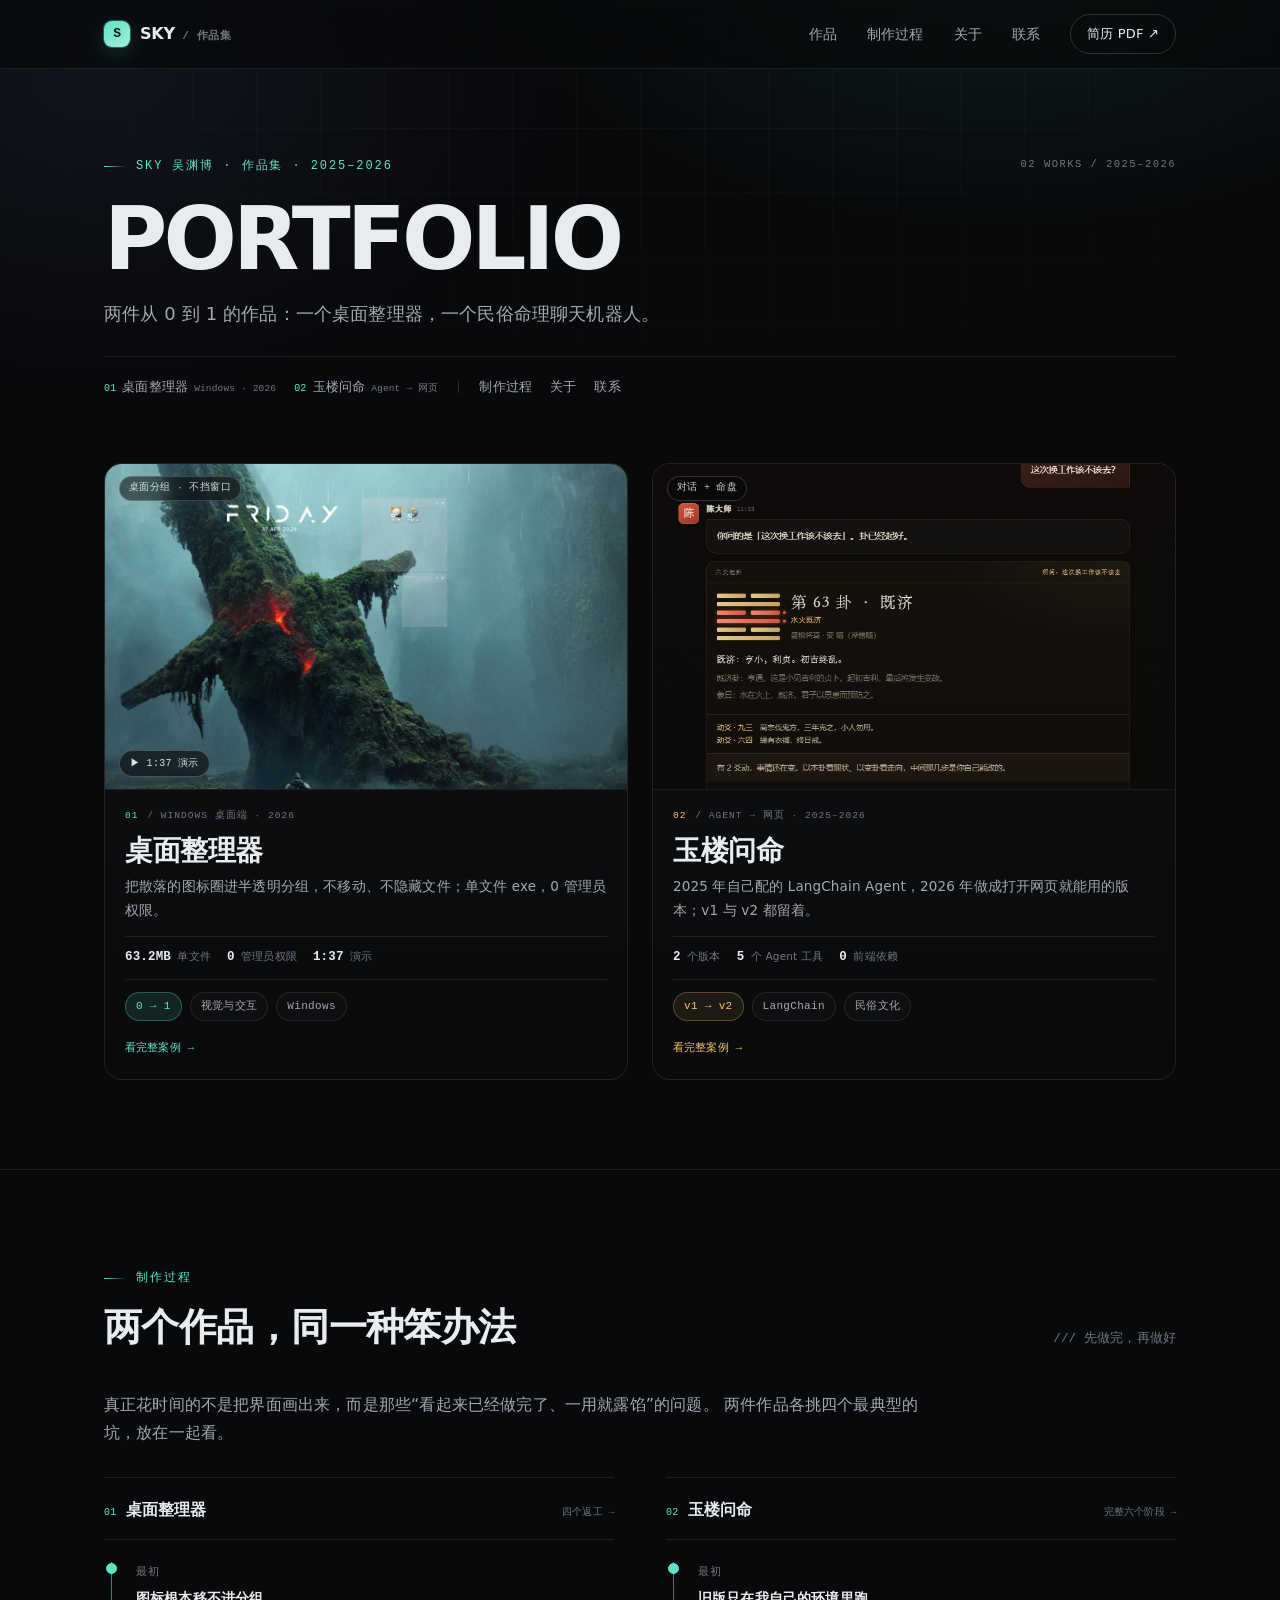
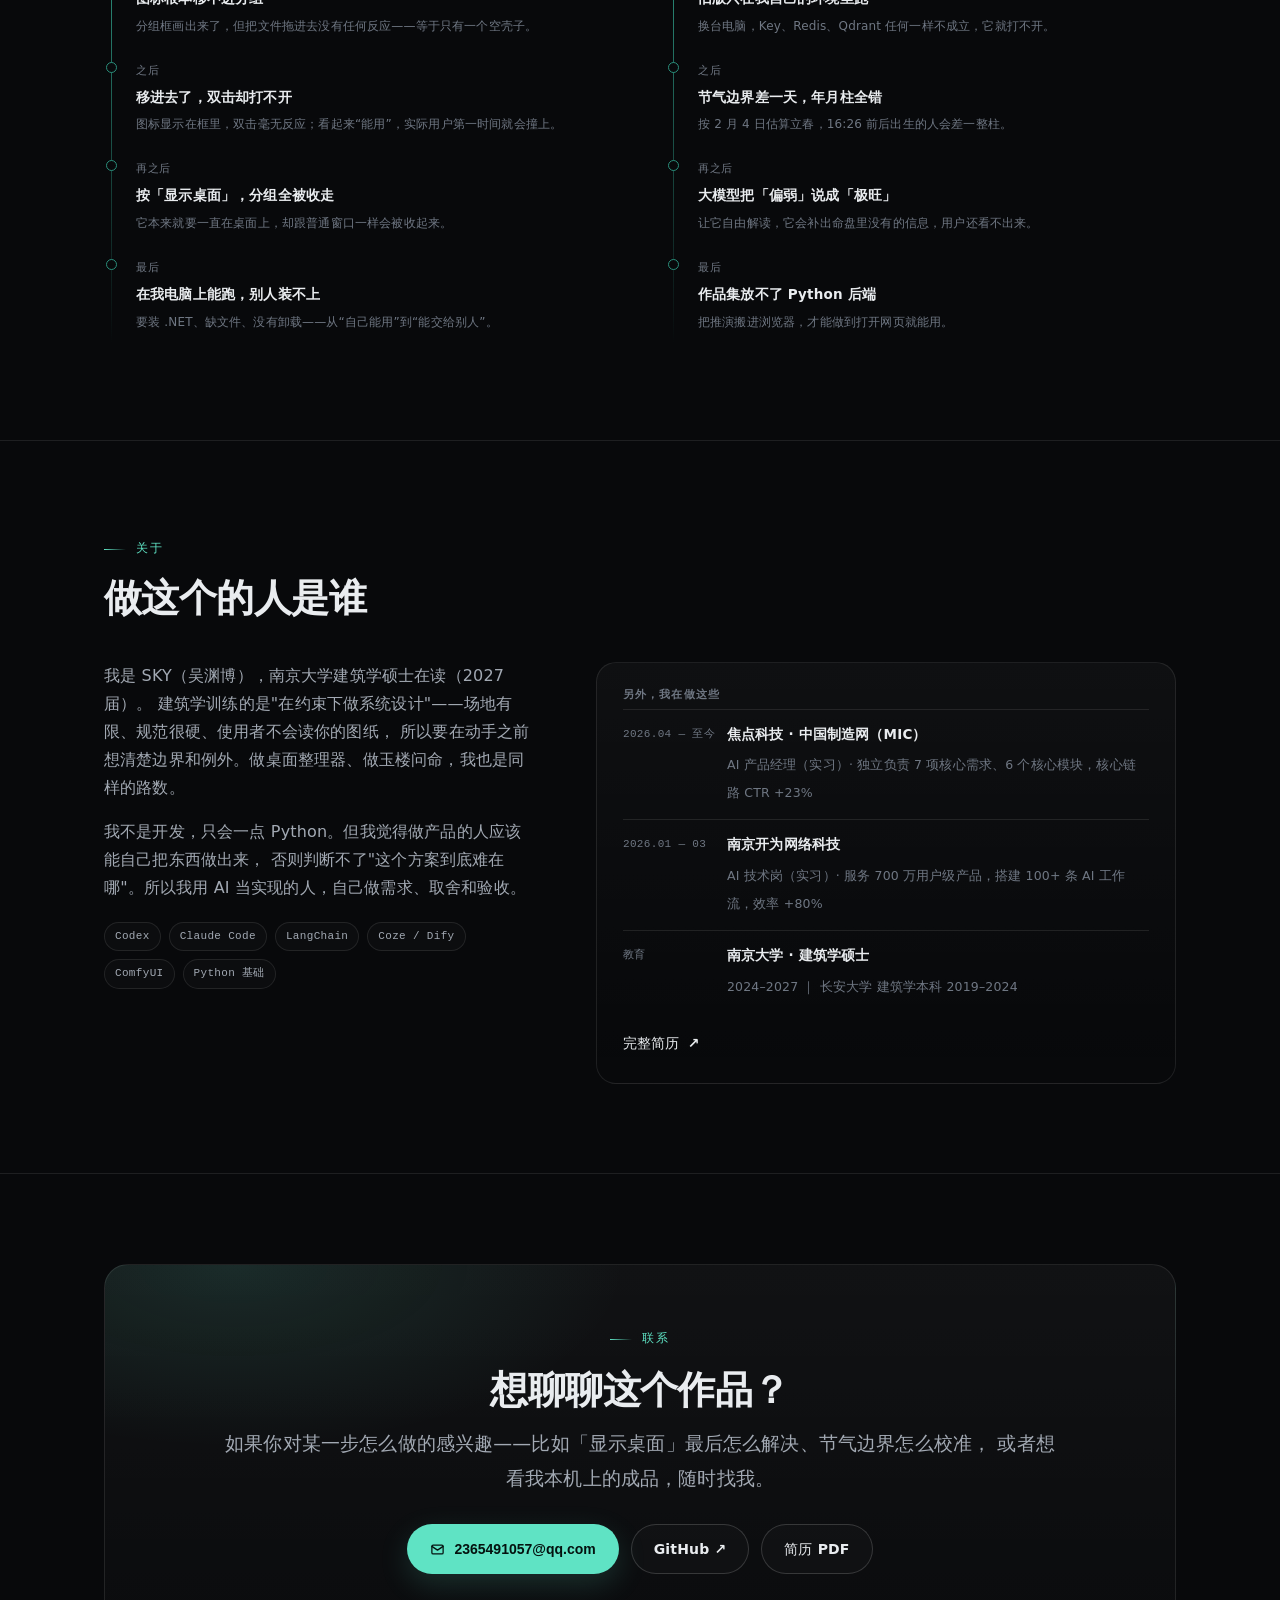
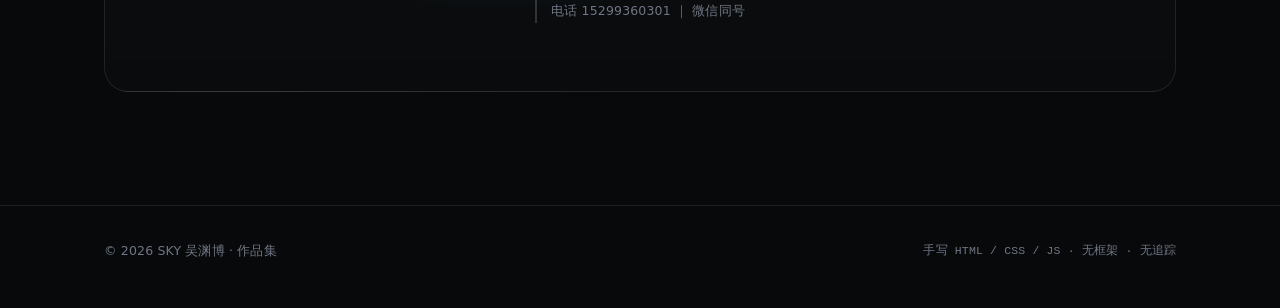
==== commit 3fe1e6c0: "首页大标题改为 PORTFOLIO 用封面式英文标题替代原来的文案标题；副标题综述两件作品，导览行与卡片不变。" ====
--- a/index.html
+++ b/index.html
@@ -50,12 +50,12 @@
   <section class="index-hero">
     <div class="wrap">
       <div class="index-head reveal">
-        <span class="eyebrow">SKY 吴渊博 · 作品集 · 2026</span>
+        <span class="eyebrow">SKY 吴渊博 · 作品集 · 2025–2026</span>
         <span class="index-count mono">02 WORKS / 2025–2026</span>
       </div>
 
-      <h1 class="reveal">两件作品，<span class="grad">两个问题</span></h1>
-      <p class="index-lead reveal">一个关于桌面怎么收干净，一个关于 Agent 怎么变成产品。都从 0 做到 1。</p>
+      <h1 class="reveal display-title">PORTFOLIO</h1>
+      <p class="index-lead reveal">两件从 0 到 1 的作品：一个桌面整理器，一个民俗命理聊天机器人。</p>
 
       <nav class="index-links reveal" aria-label="页面导览">
         <a href="#work-01"><b>01</b> 桌面整理器 <span>Windows · 2026</span></a>
--- a/assets/css/style.css
+++ b/assets/css/style.css
@@ -1867,6 +1867,13 @@
   letter-spacing: -0.025em;
 }
 
+.index-hero h1.display-title {
+  font-size: clamp(3.4rem, 7vw, 5.4rem);
+  letter-spacing: -0.045em;
+  line-height: 1.02;
+  margin: 18px 0 14px;
+}
+
 .index-lead {
   max-width: 40em;
   margin: 0;
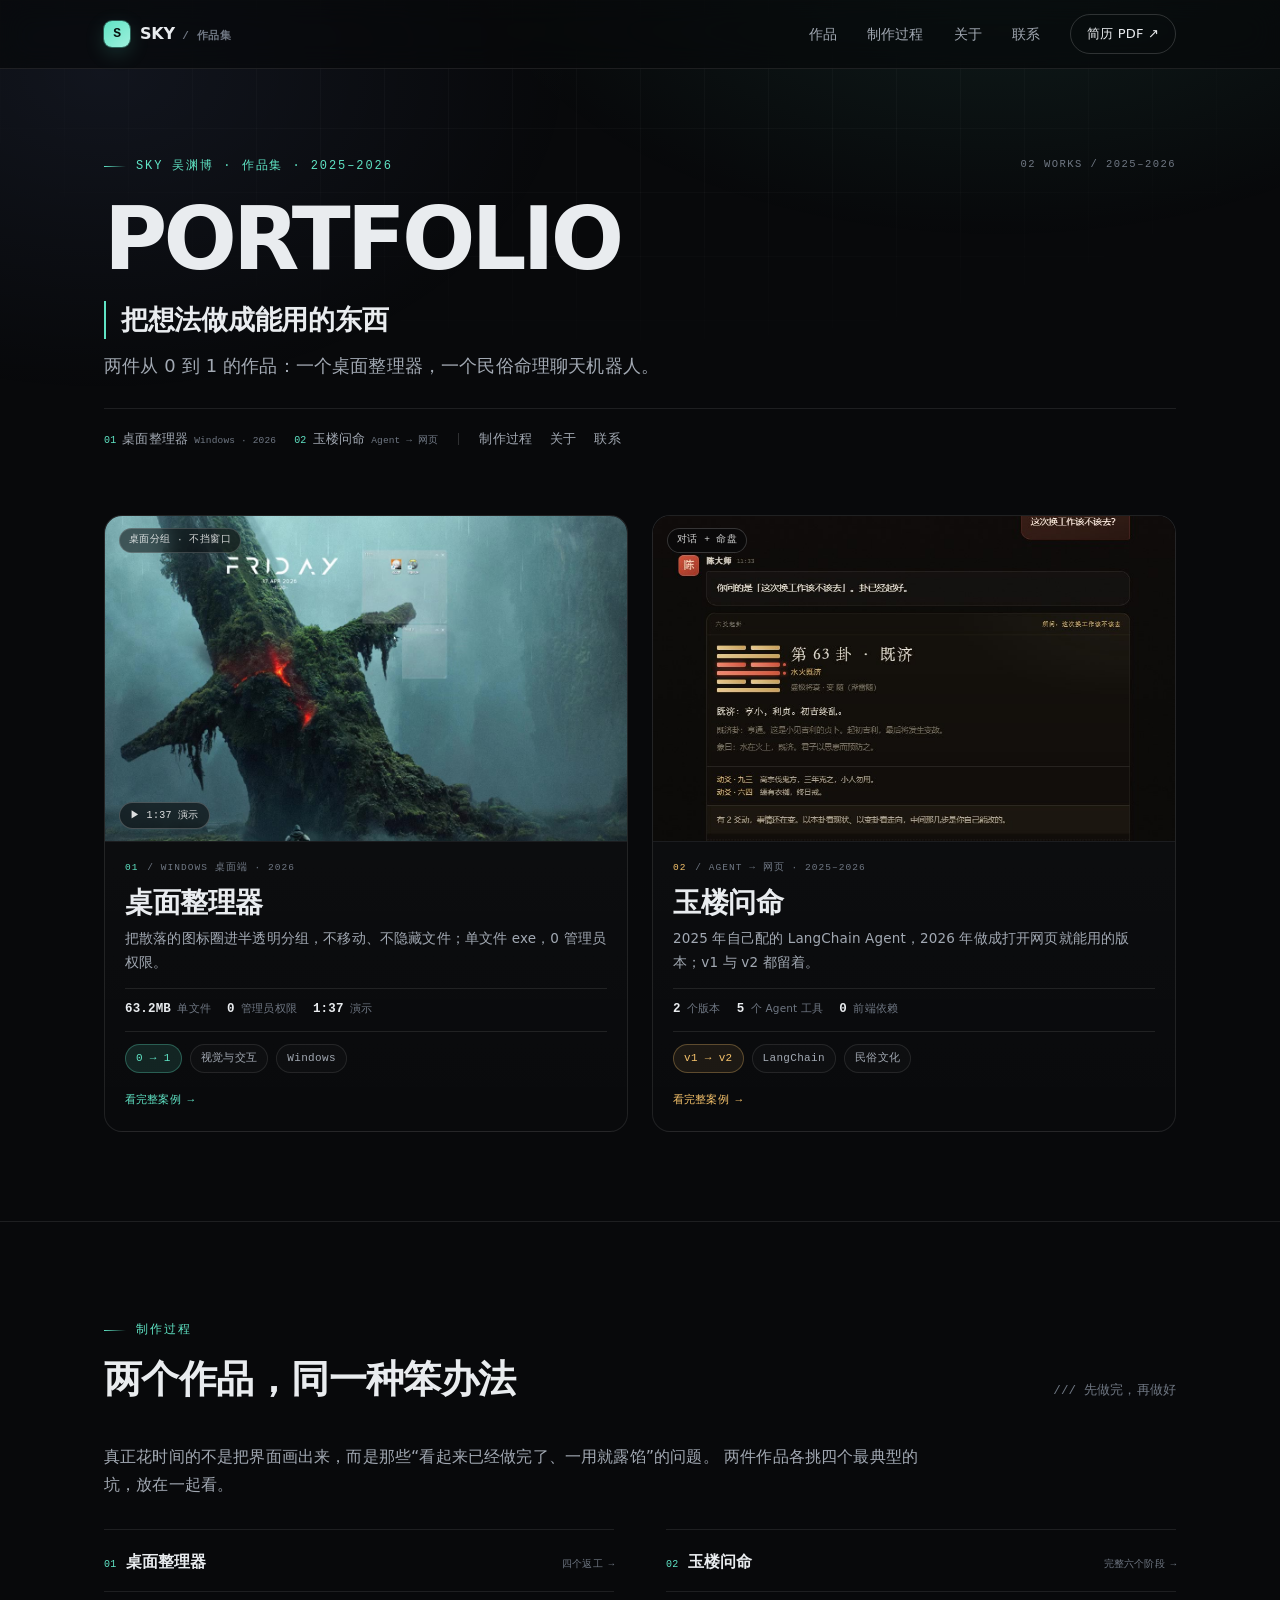
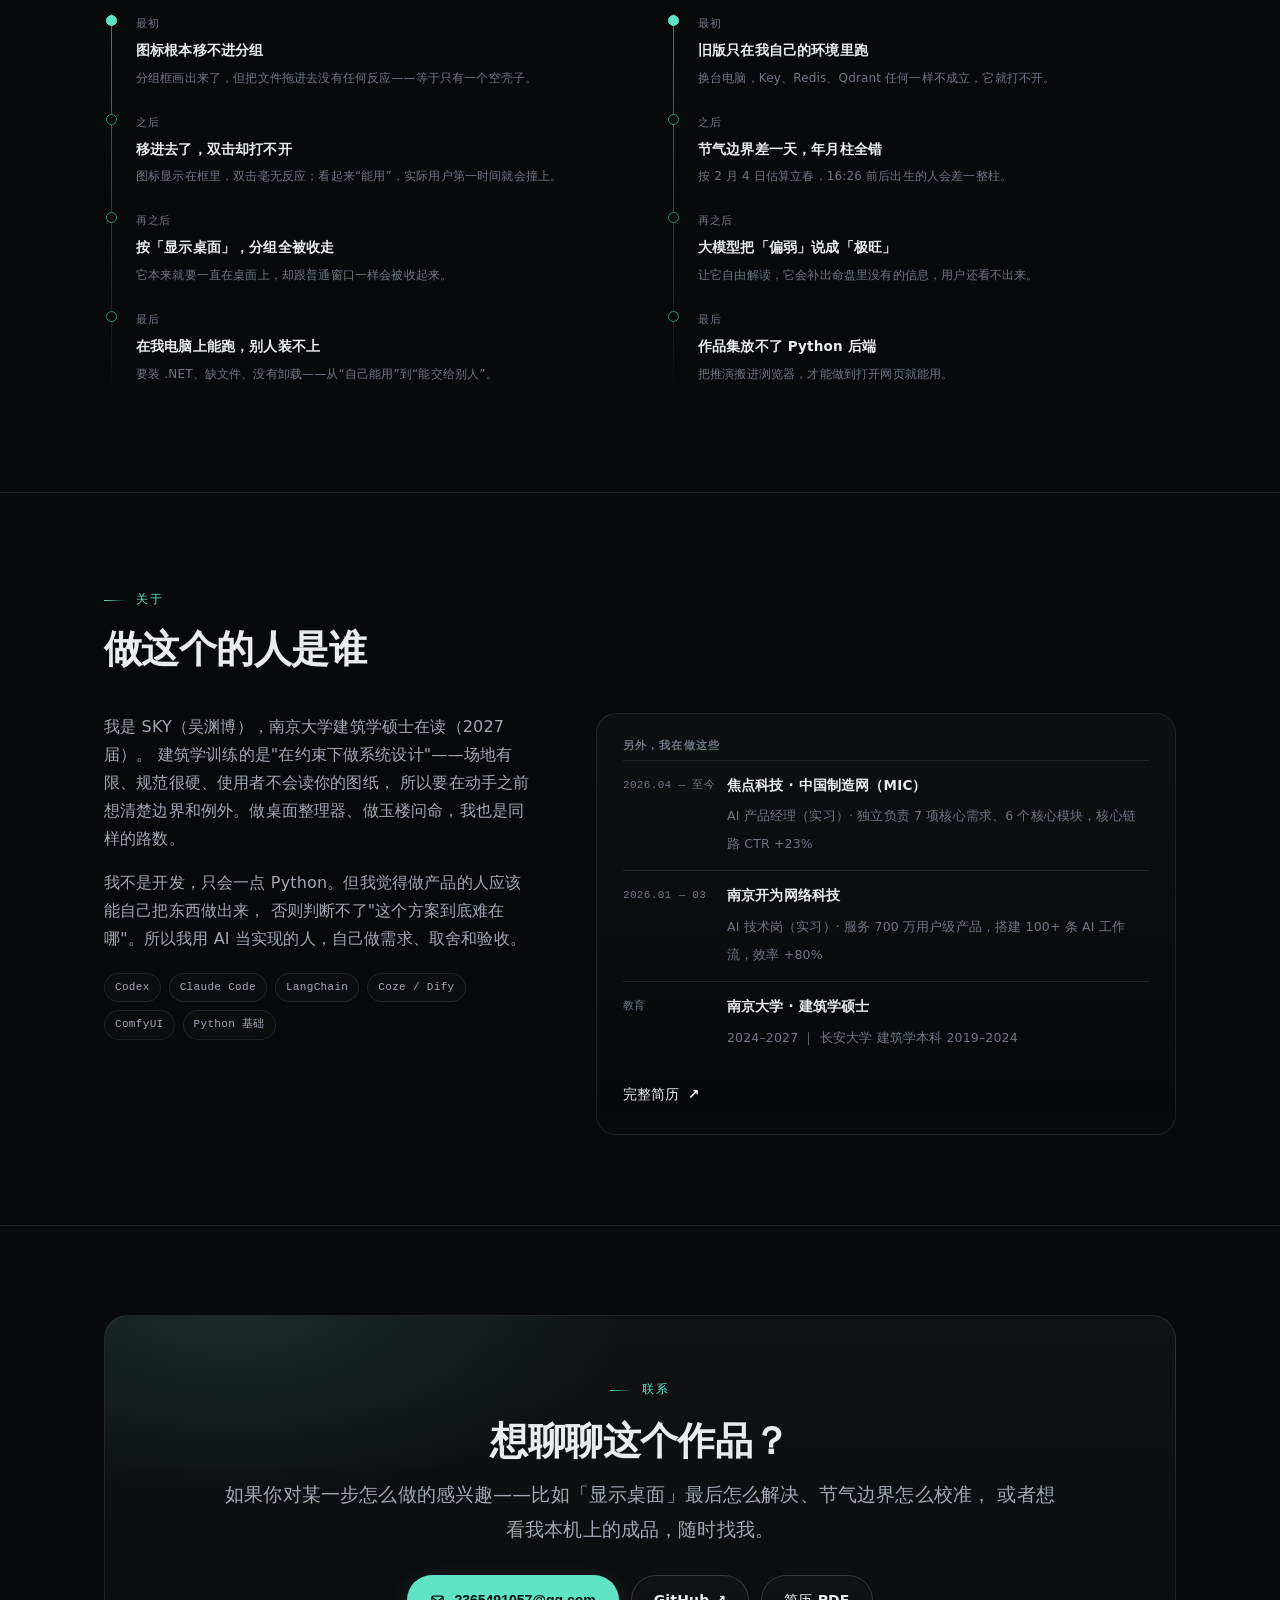
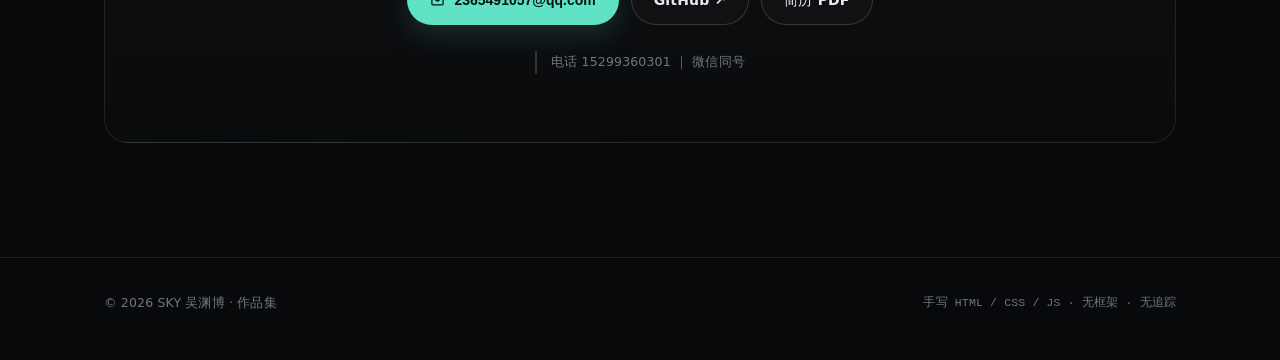
==== commit c74b5ae1: "首屏加入主张：把想法做成能用的东西 PORTFOLIO 做封面标题；主张单独一行、用青绿竖线标记；下面保留两件作品综述与导览。" ====
--- a/index.html
+++ b/index.html
@@ -55,6 +55,7 @@
       </div>
 
       <h1 class="reveal display-title">PORTFOLIO</h1>
+      <p class="thesis-line reveal">把想法做成能用的东西</p>
       <p class="index-lead reveal">两件从 0 到 1 的作品：一个桌面整理器，一个民俗命理聊天机器人。</p>
 
       <nav class="index-links reveal" aria-label="页面导览">
--- a/assets/css/style.css
+++ b/assets/css/style.css
@@ -1874,6 +1874,17 @@
   margin: 18px 0 14px;
 }
 
+.thesis-line {
+  margin: 18px 0 10px;
+  padding-left: 15px;
+  border-left: 2px solid var(--accent);
+  font-size: clamp(1.35rem, 2.1vw, 1.8rem);
+  font-weight: 600;
+  line-height: 1.4;
+  letter-spacing: -0.01em;
+  color: var(--text);
+}
+
 .index-lead {
   max-width: 40em;
   margin: 0;
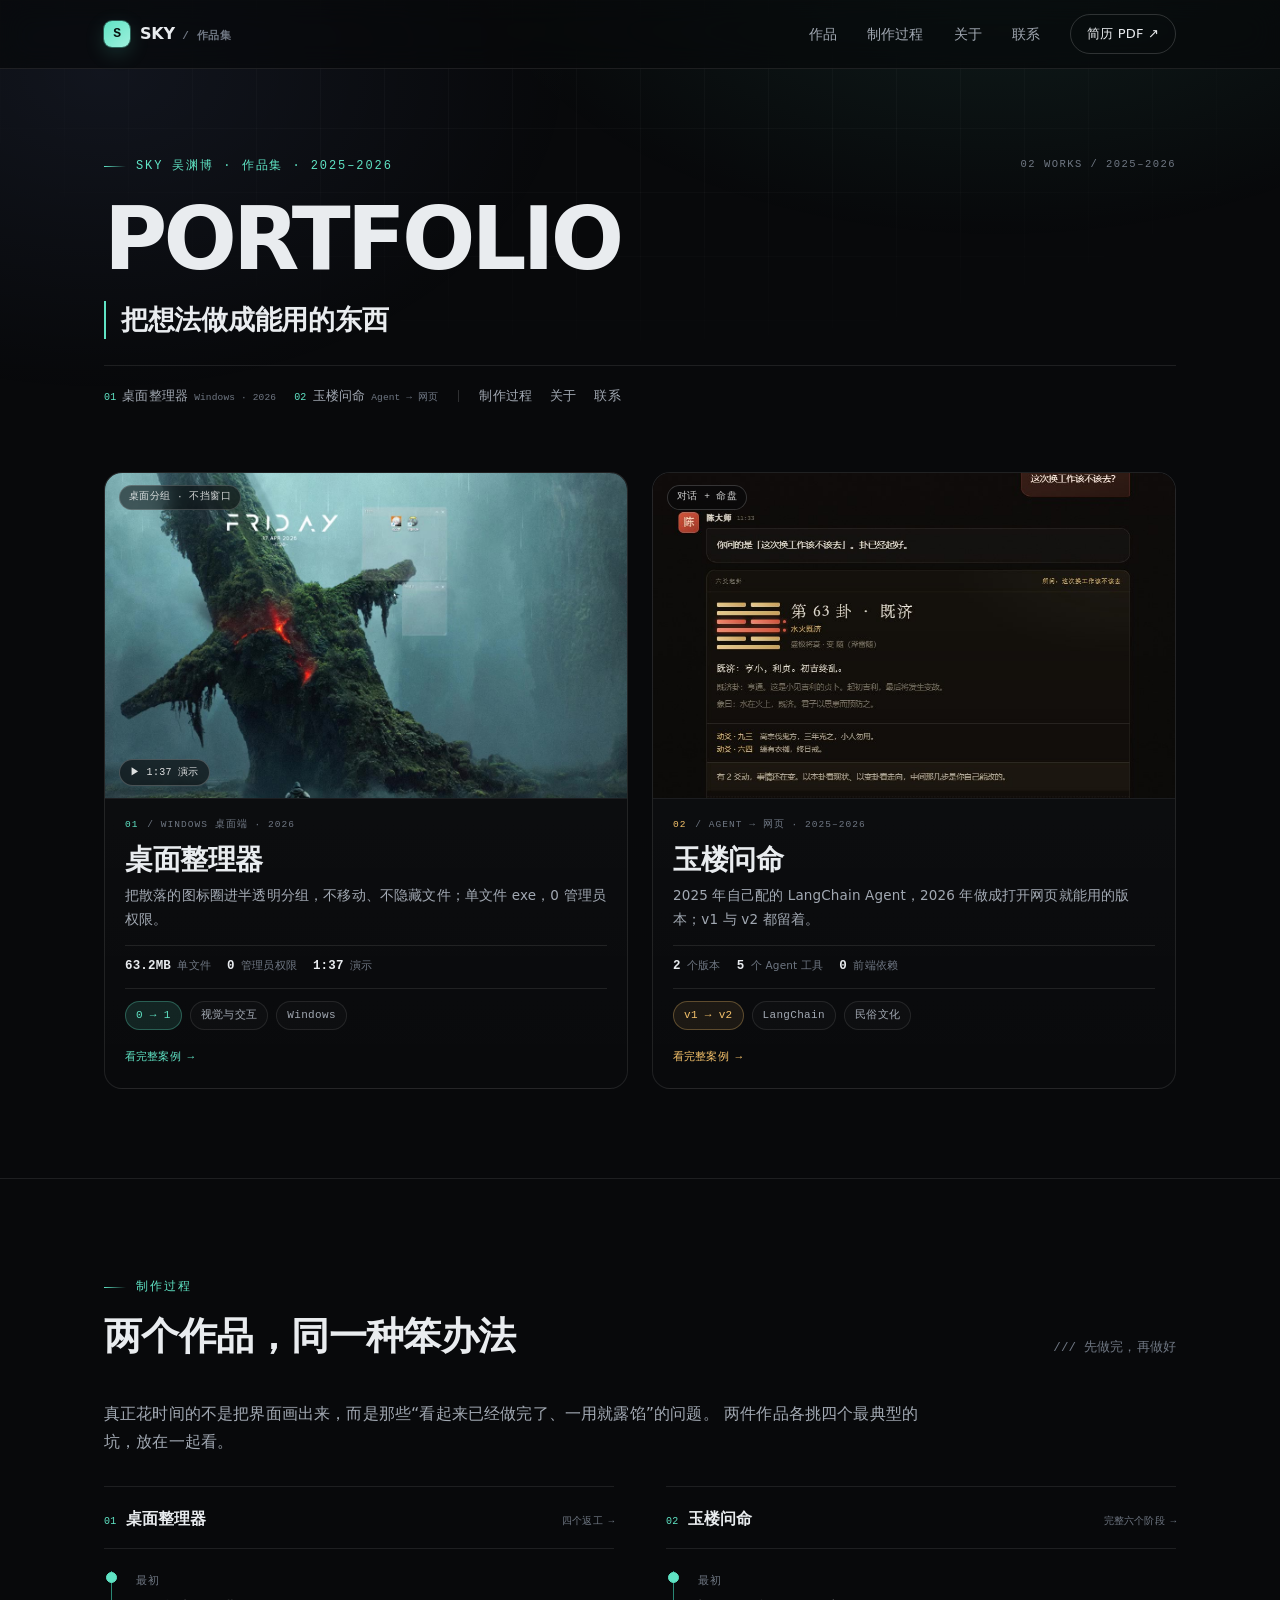
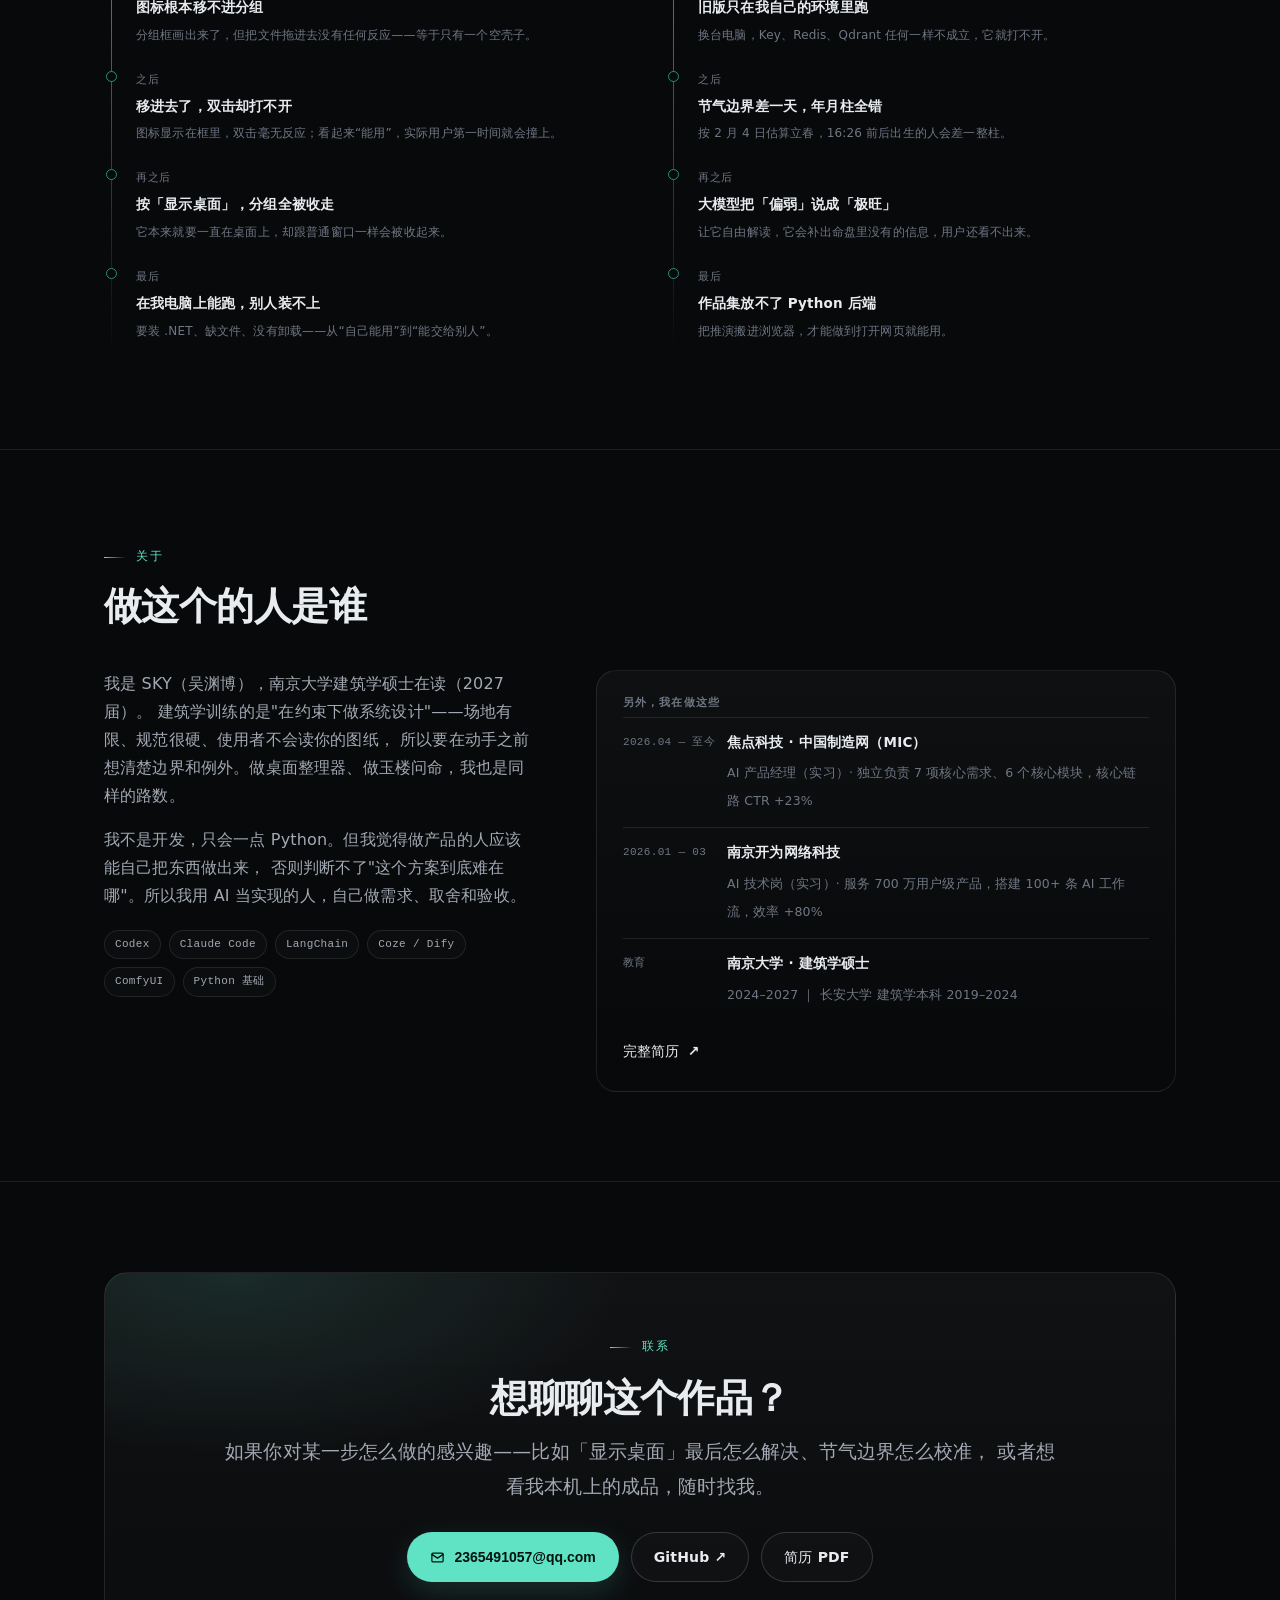
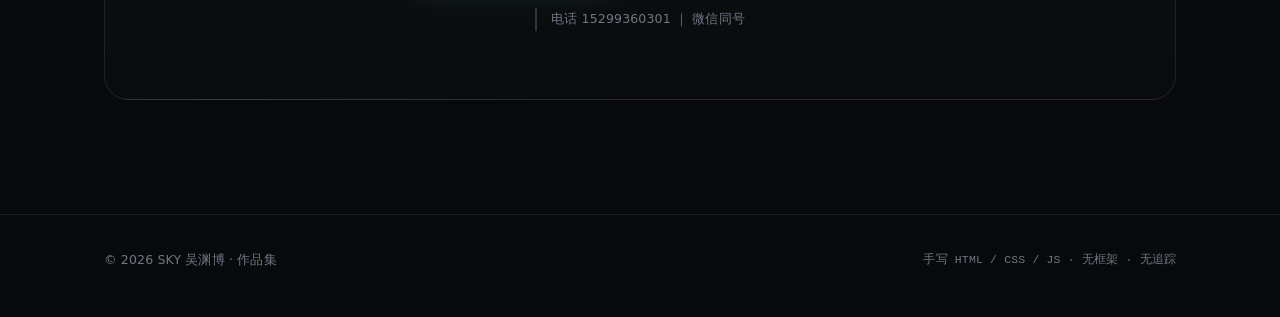
==== commit 06c14ee3: "首屏去掉综述句，压缩层级 保留 PORTFOLIO 与主张句，下面直接接导览行和两件作品卡片。" ====
--- a/index.html
+++ b/index.html
@@ -56,7 +56,6 @@
 
       <h1 class="reveal display-title">PORTFOLIO</h1>
       <p class="thesis-line reveal">把想法做成能用的东西</p>
-      <p class="index-lead reveal">两件从 0 到 1 的作品：一个桌面整理器，一个民俗命理聊天机器人。</p>
 
       <nav class="index-links reveal" aria-label="页面导览">
         <a href="#work-01"><b>01</b> 桌面整理器 <span>Windows · 2026</span></a>
